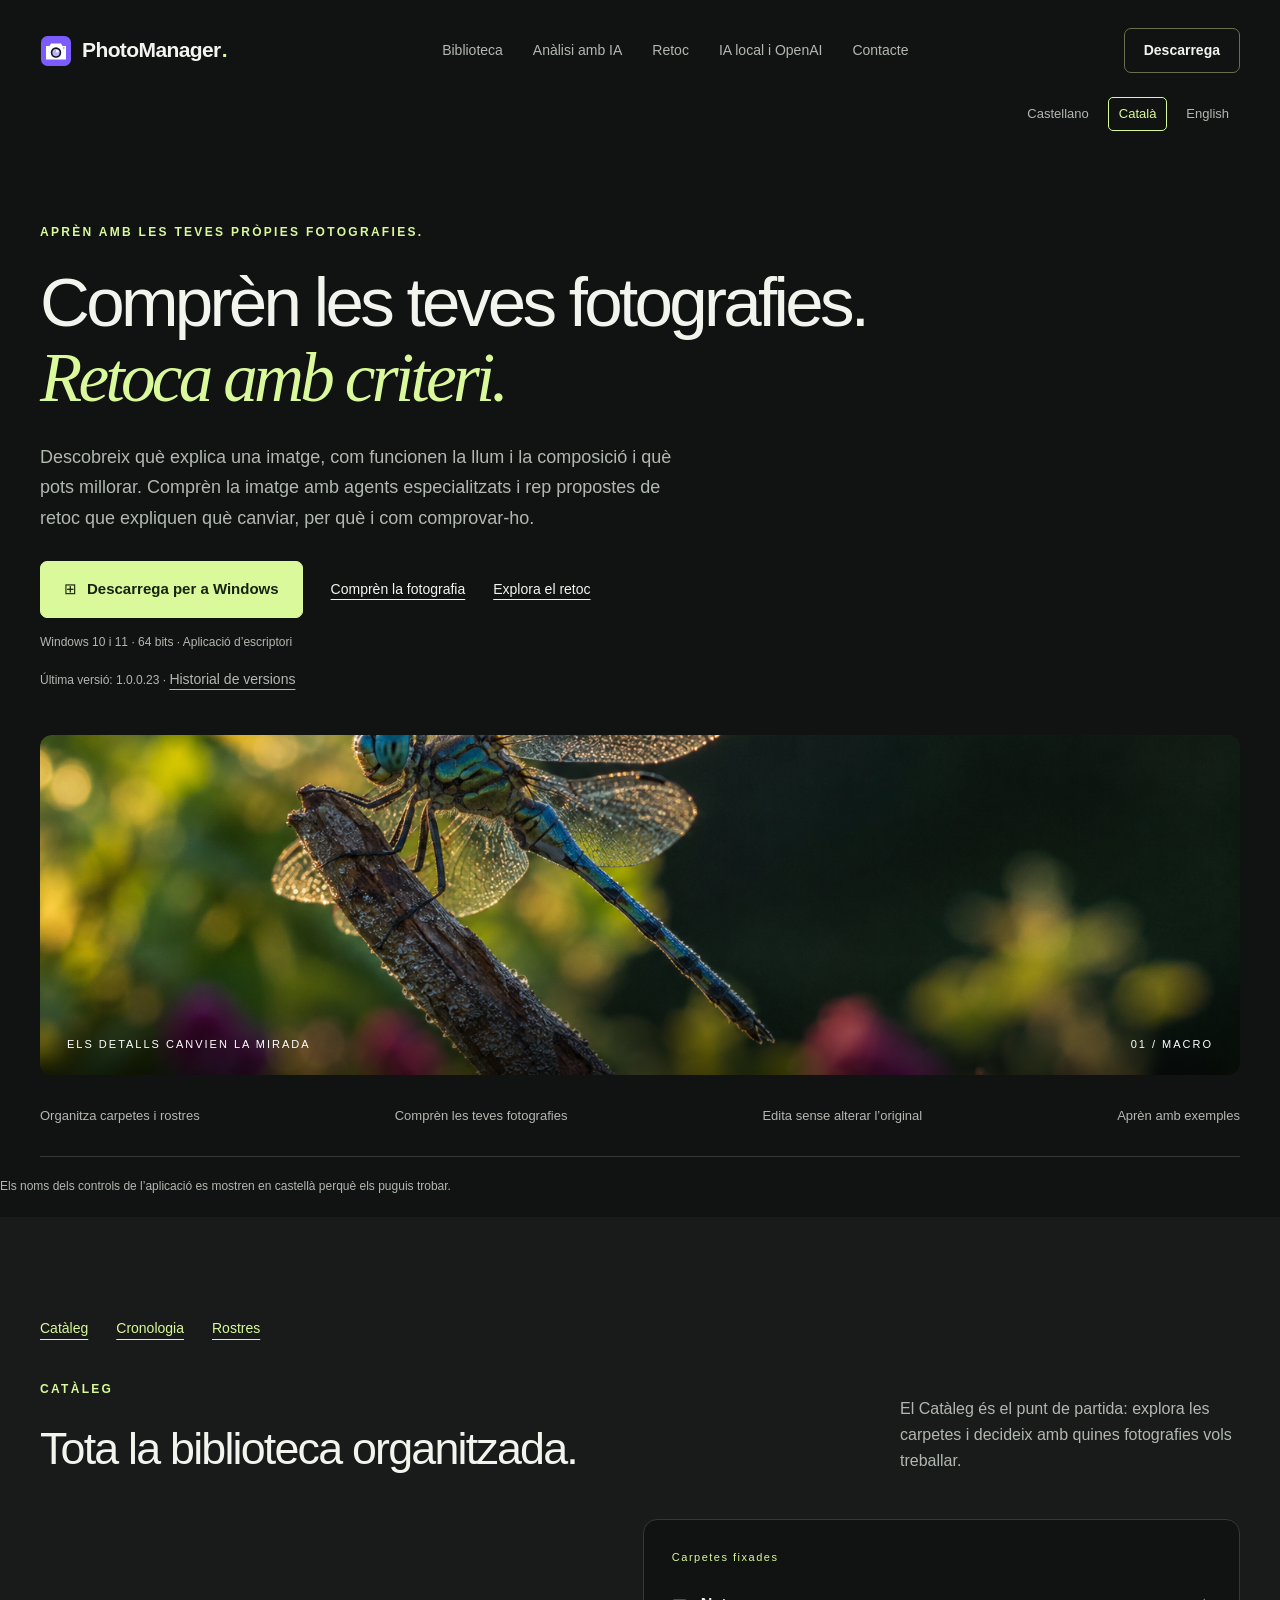
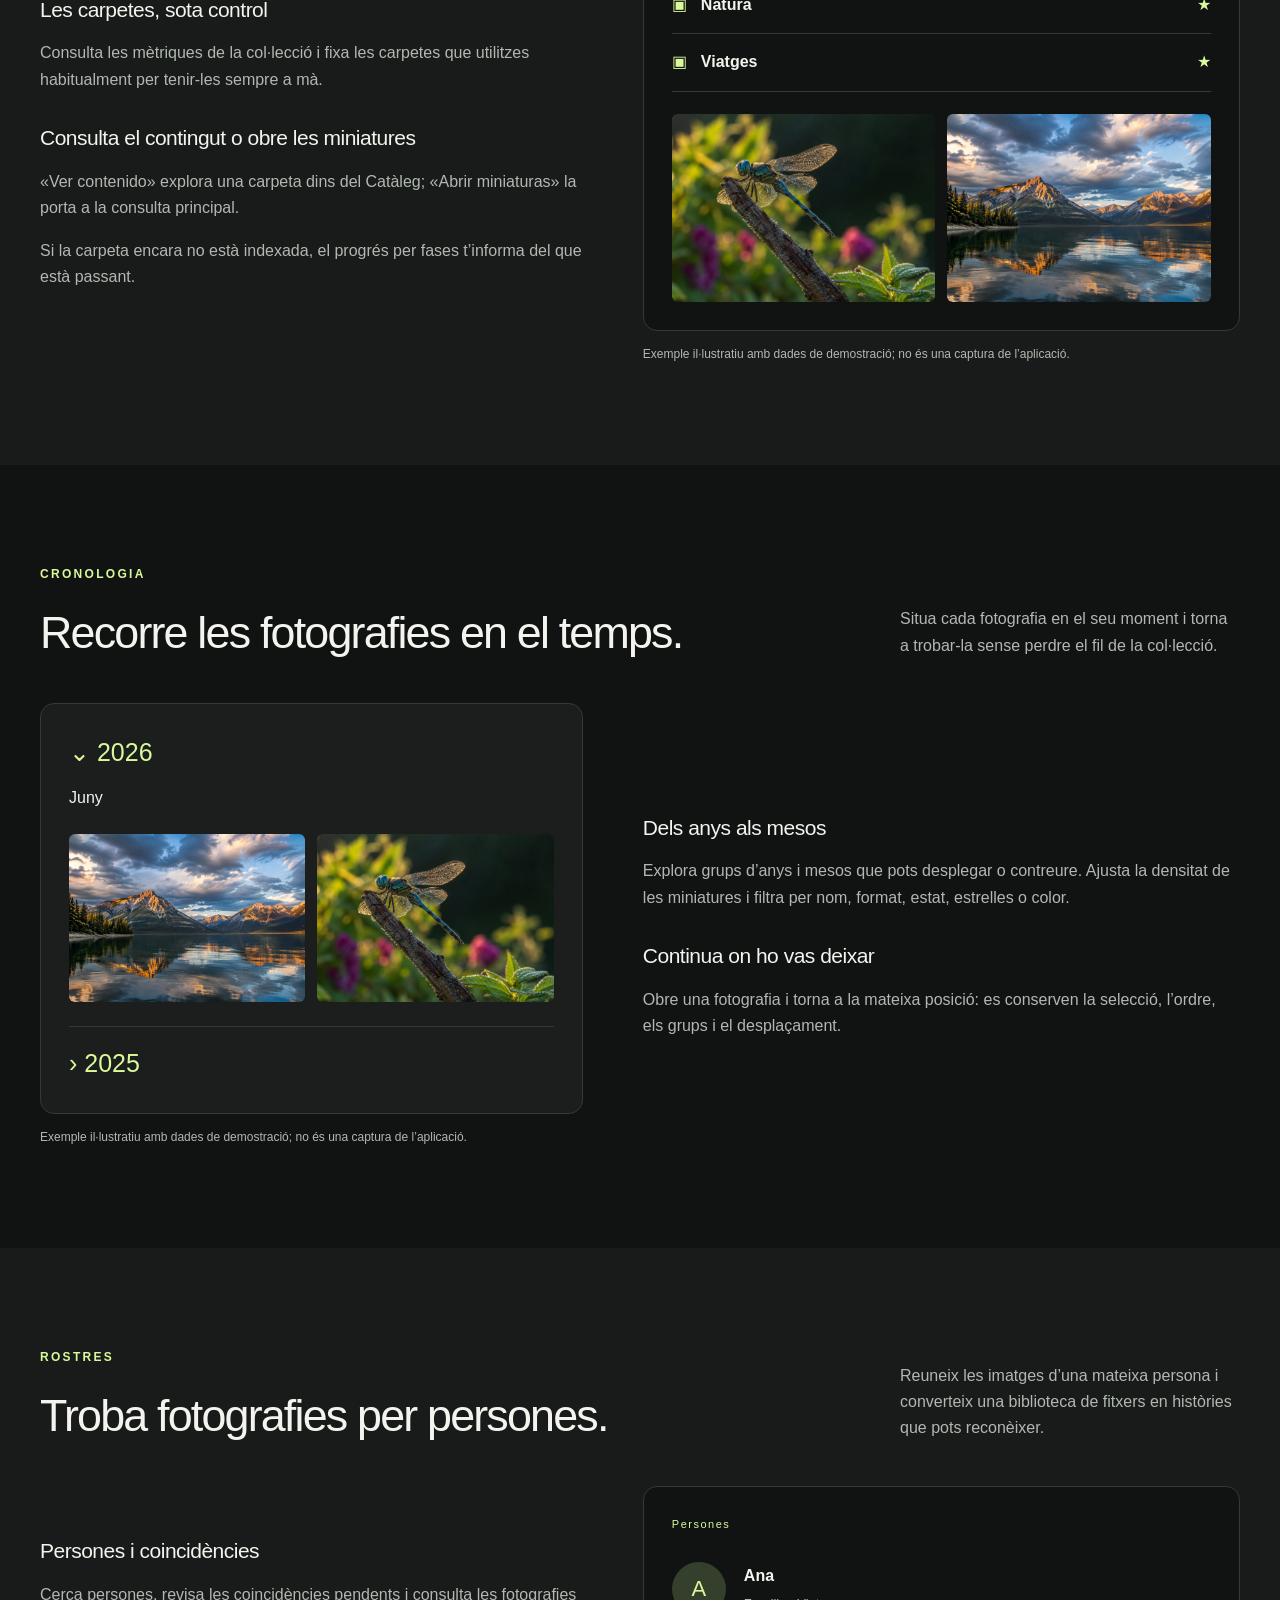
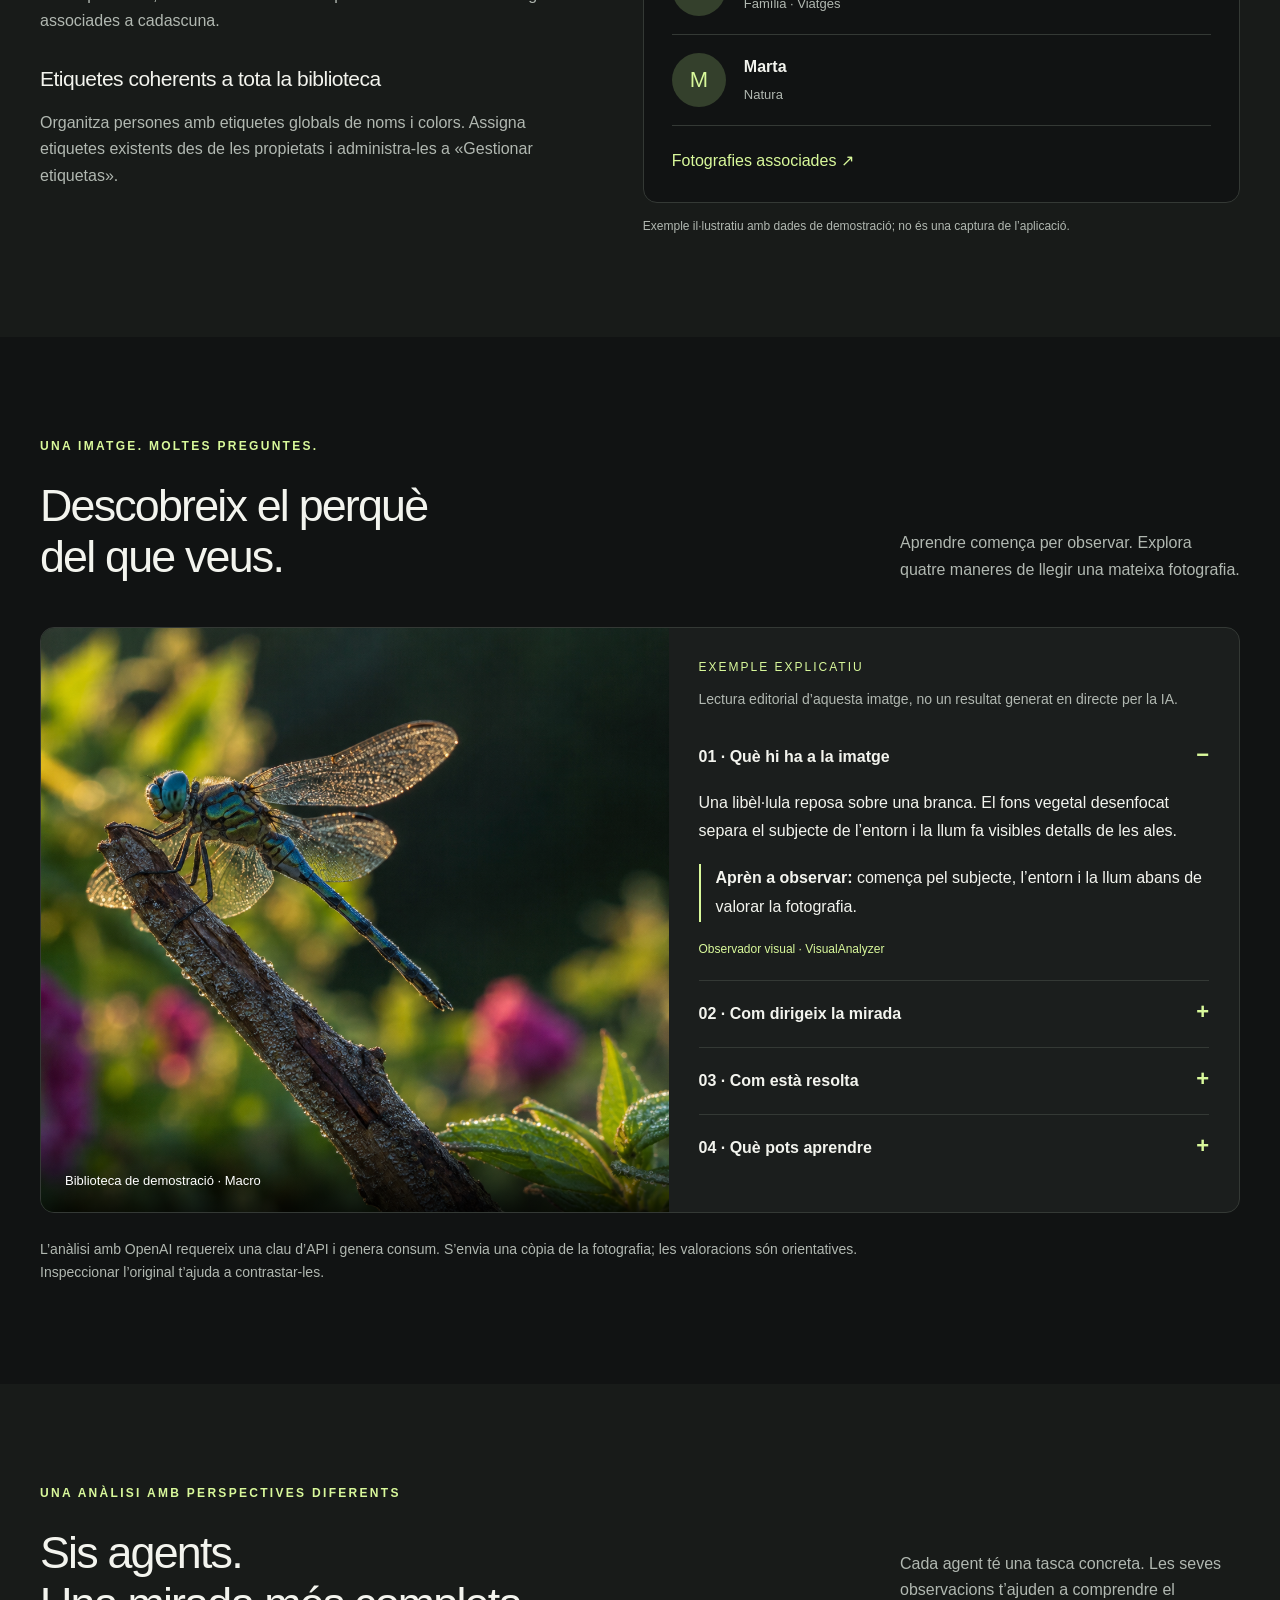
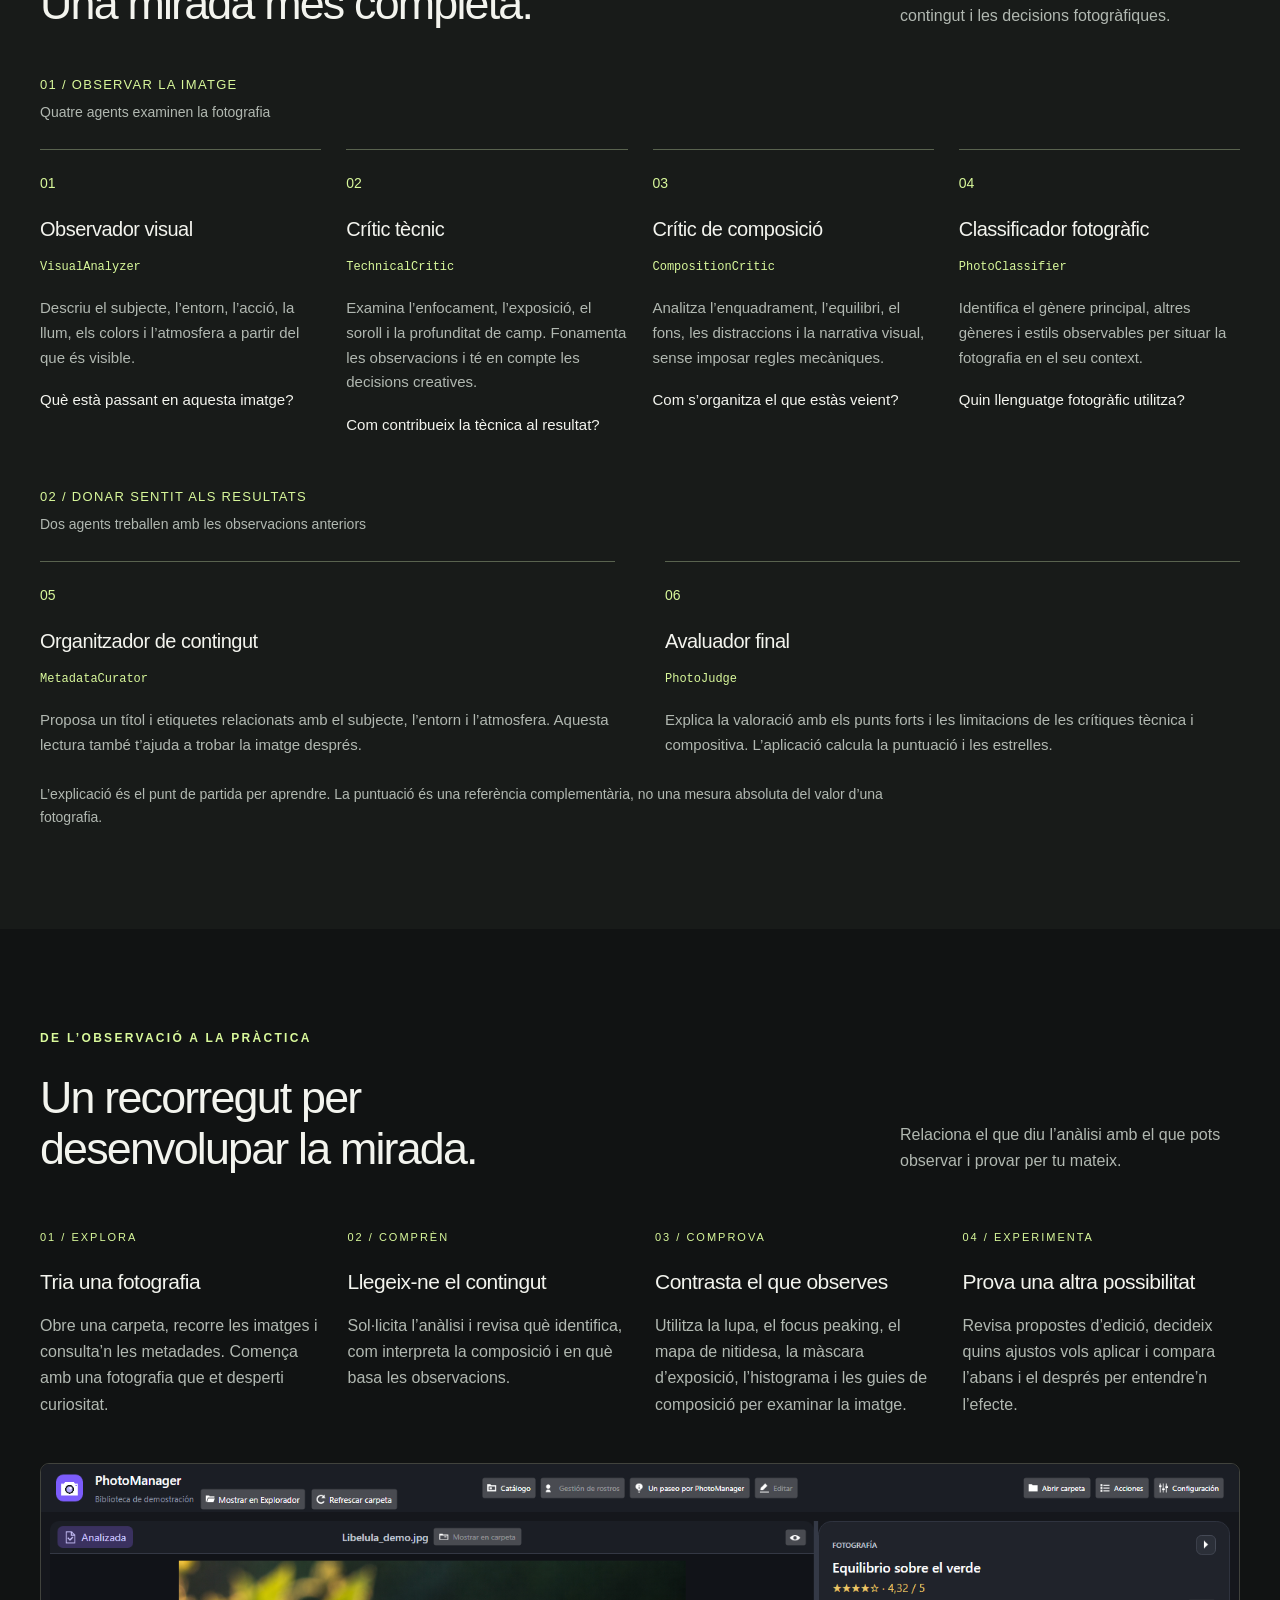
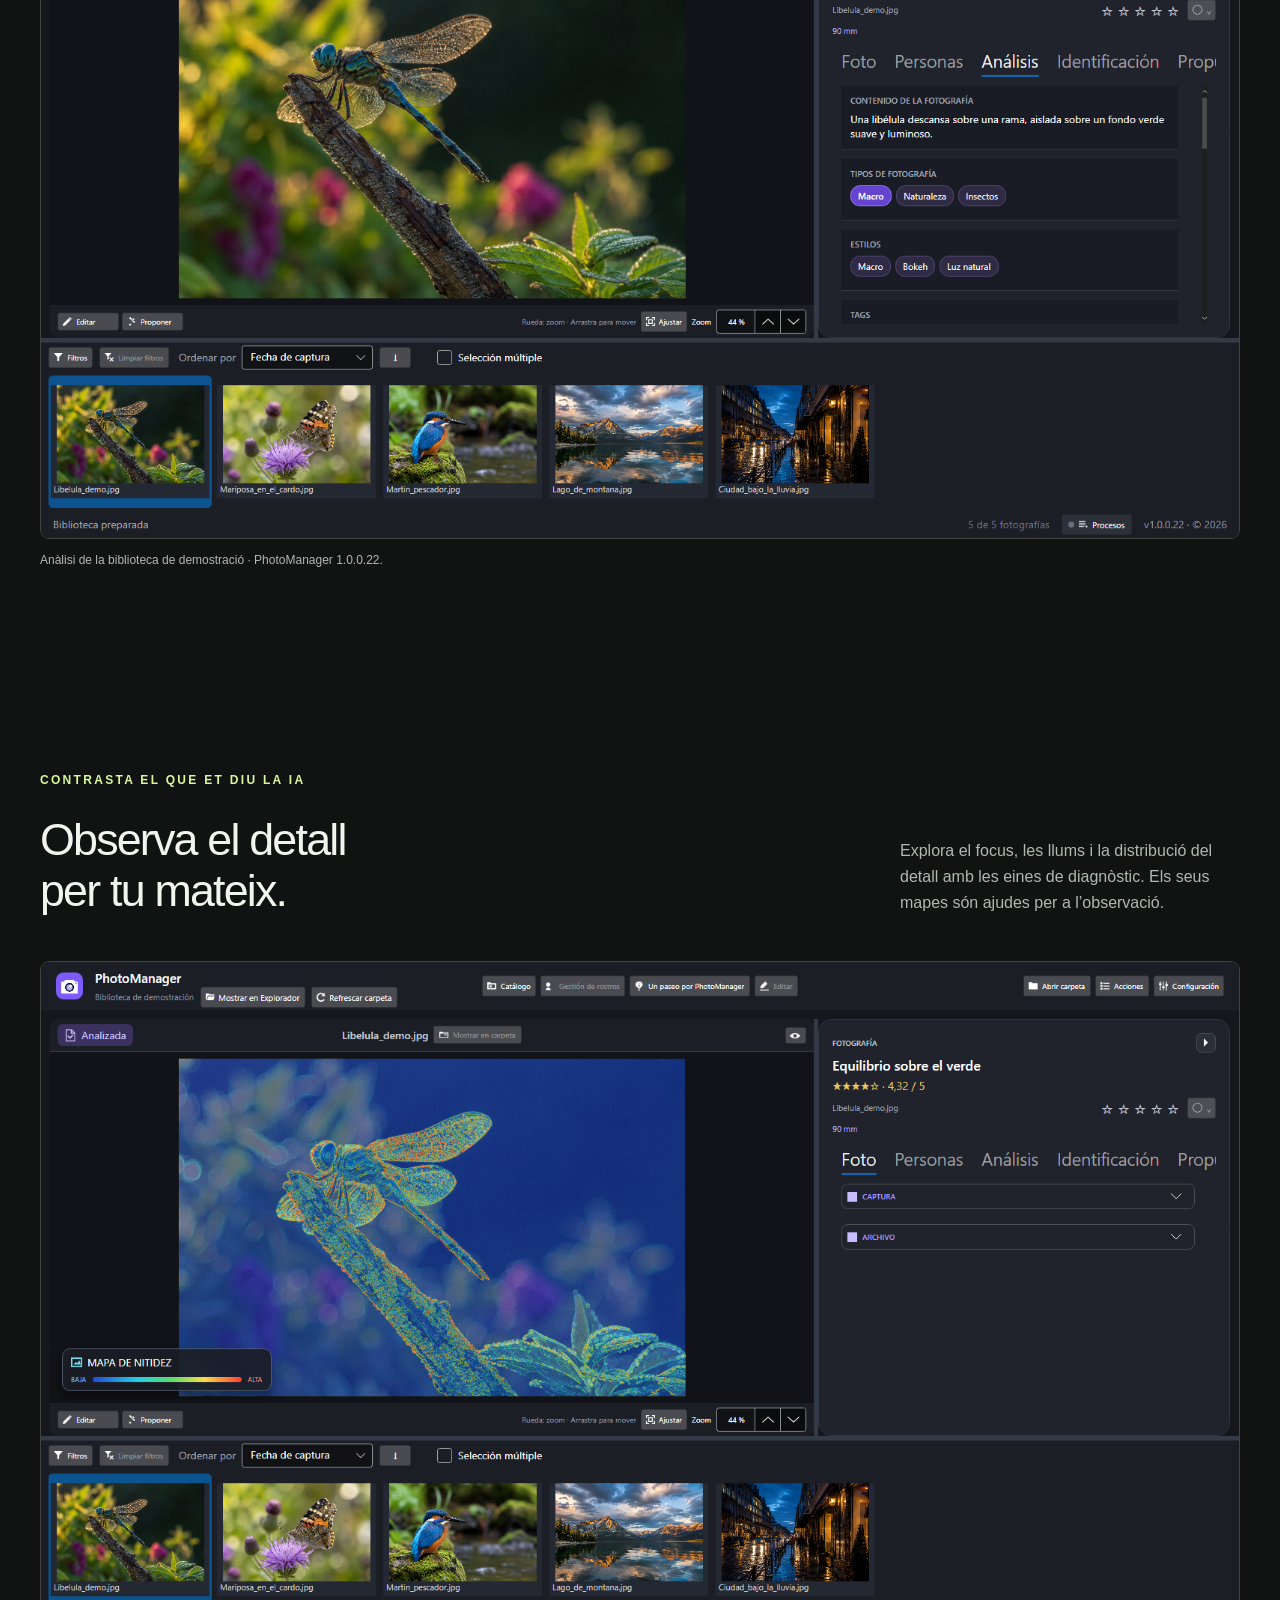
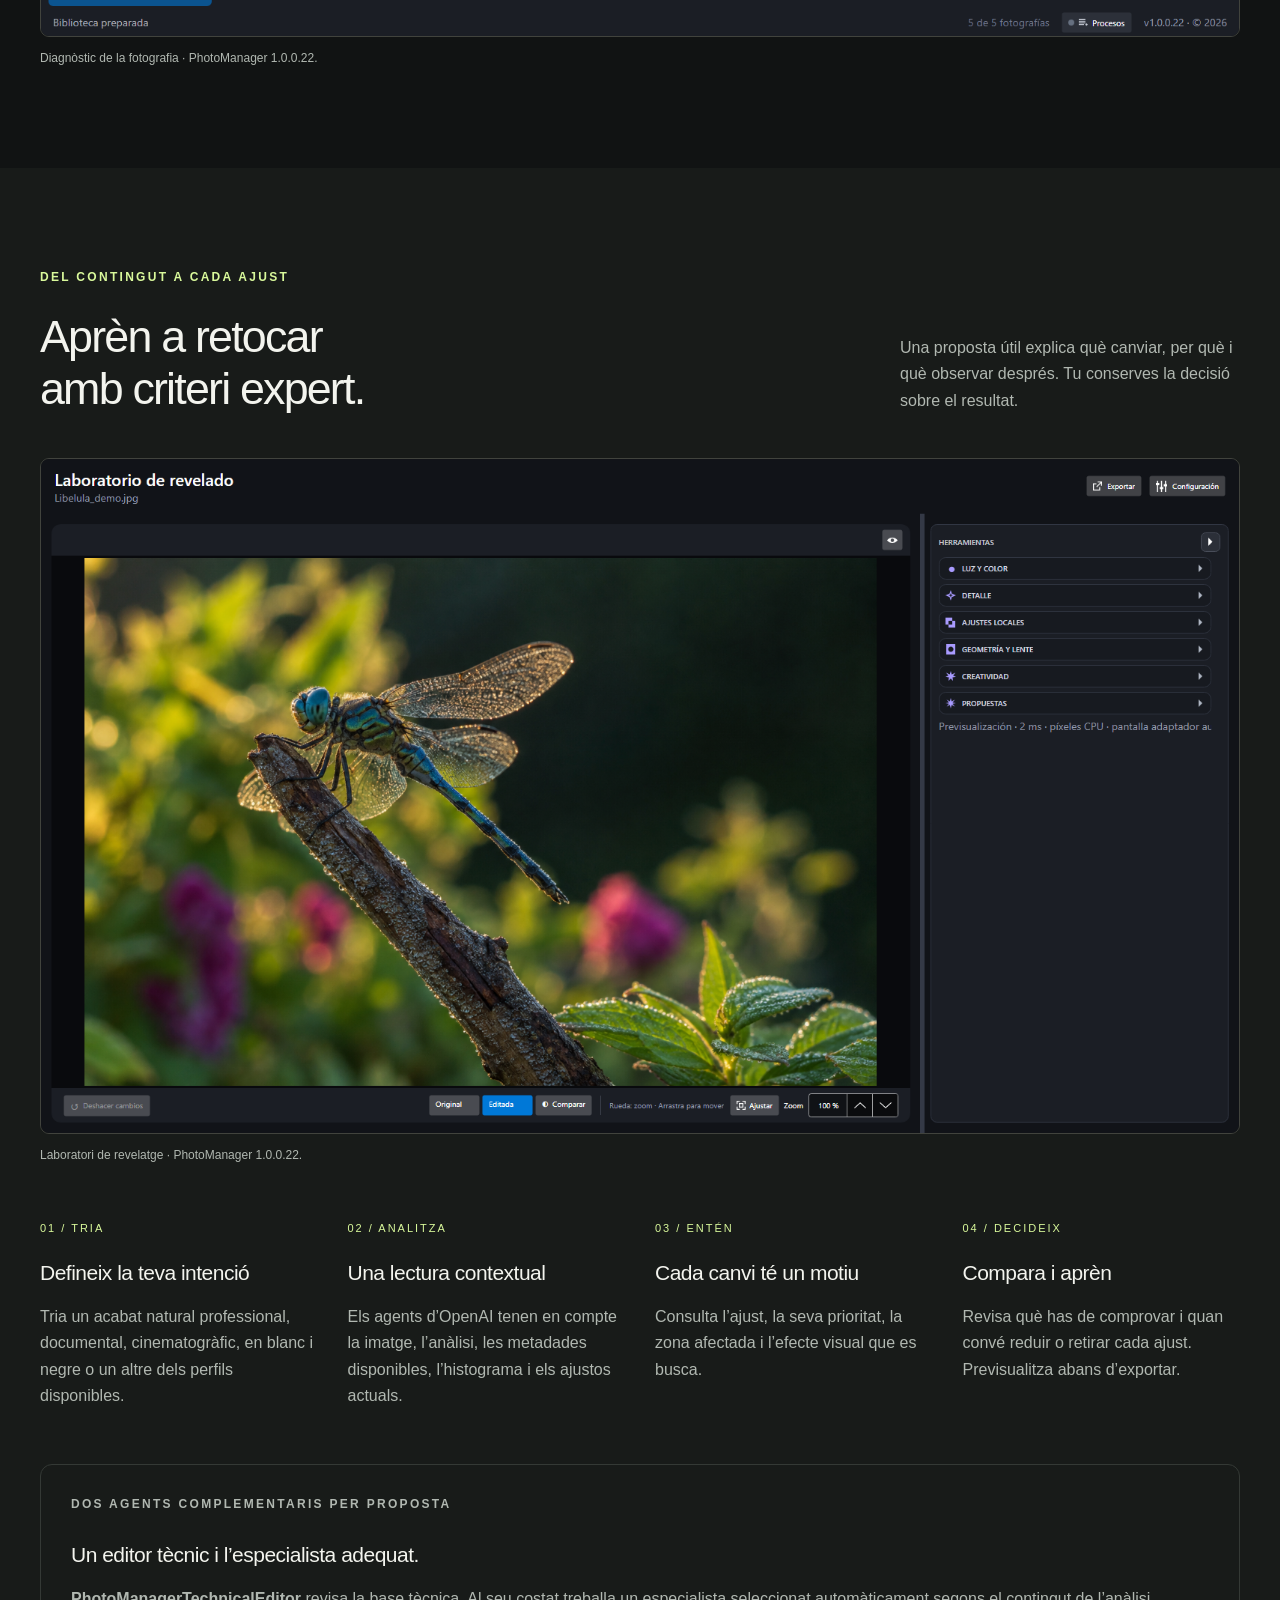
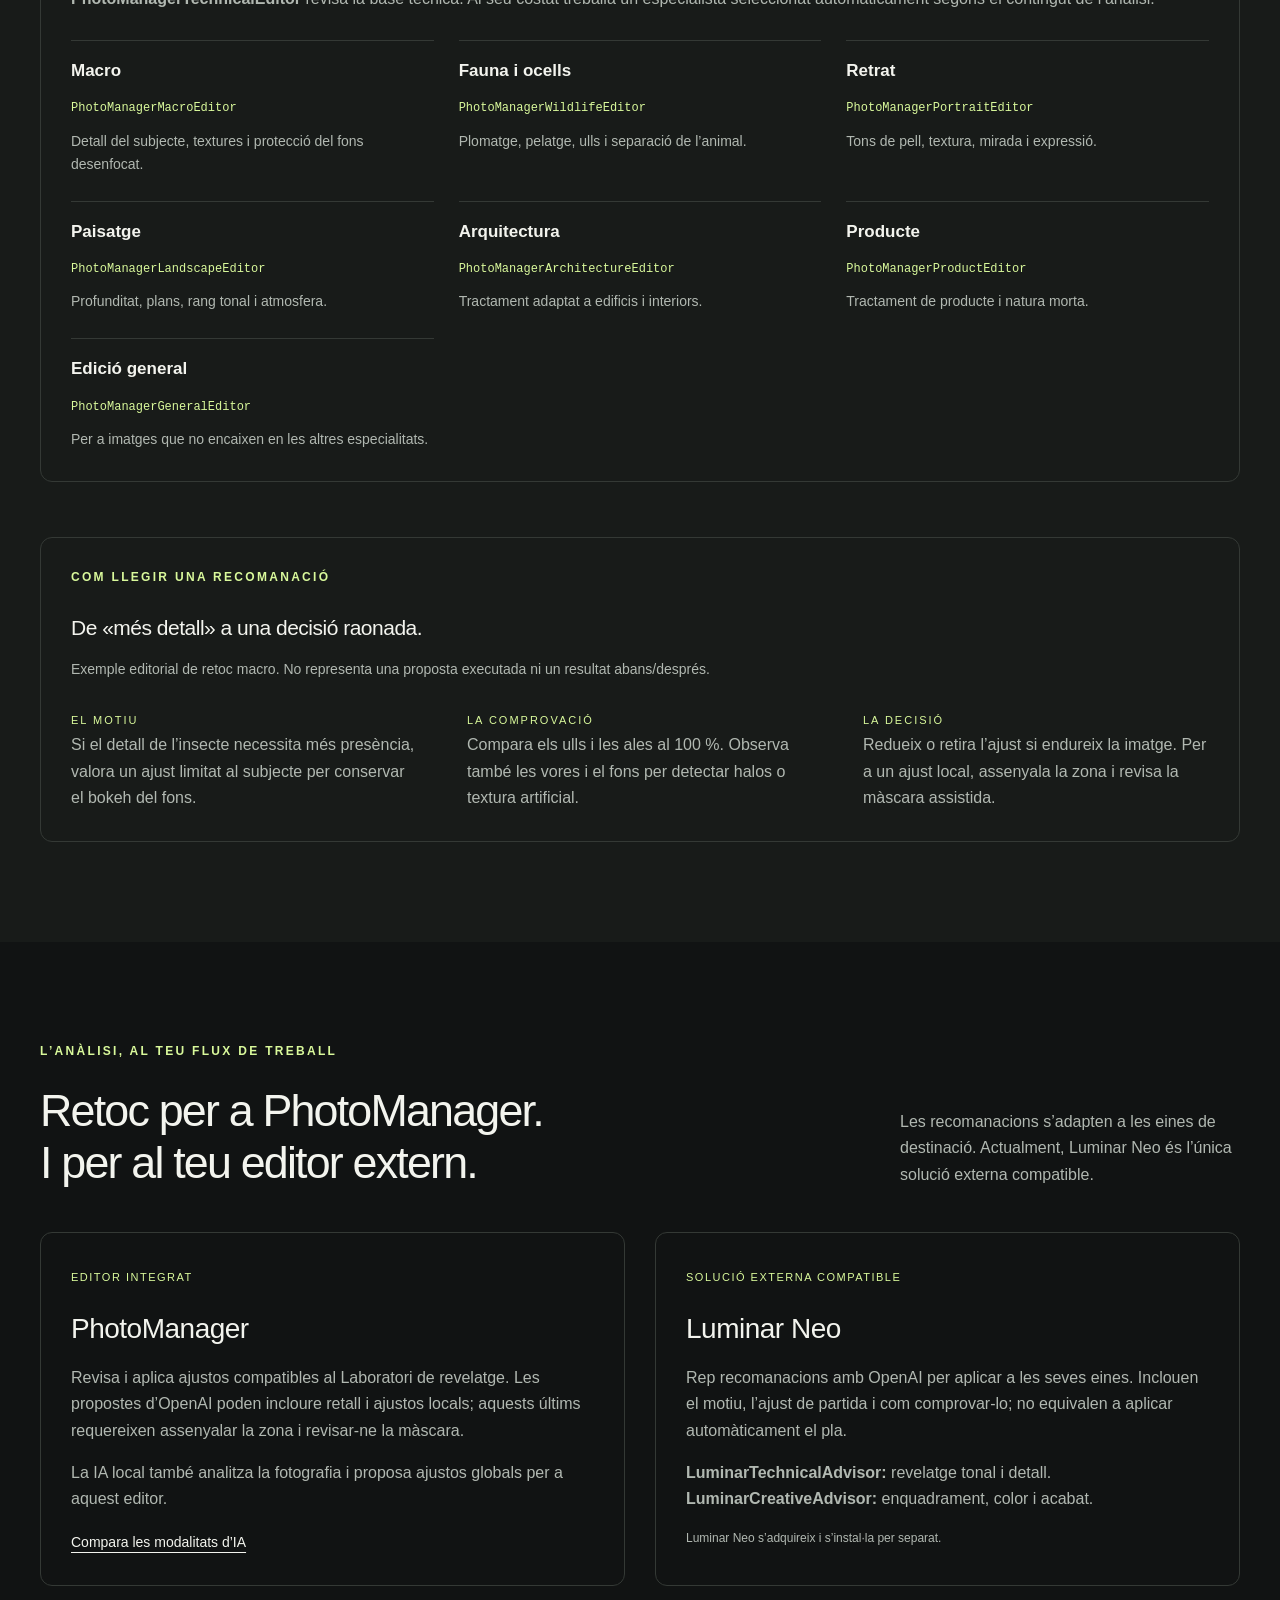
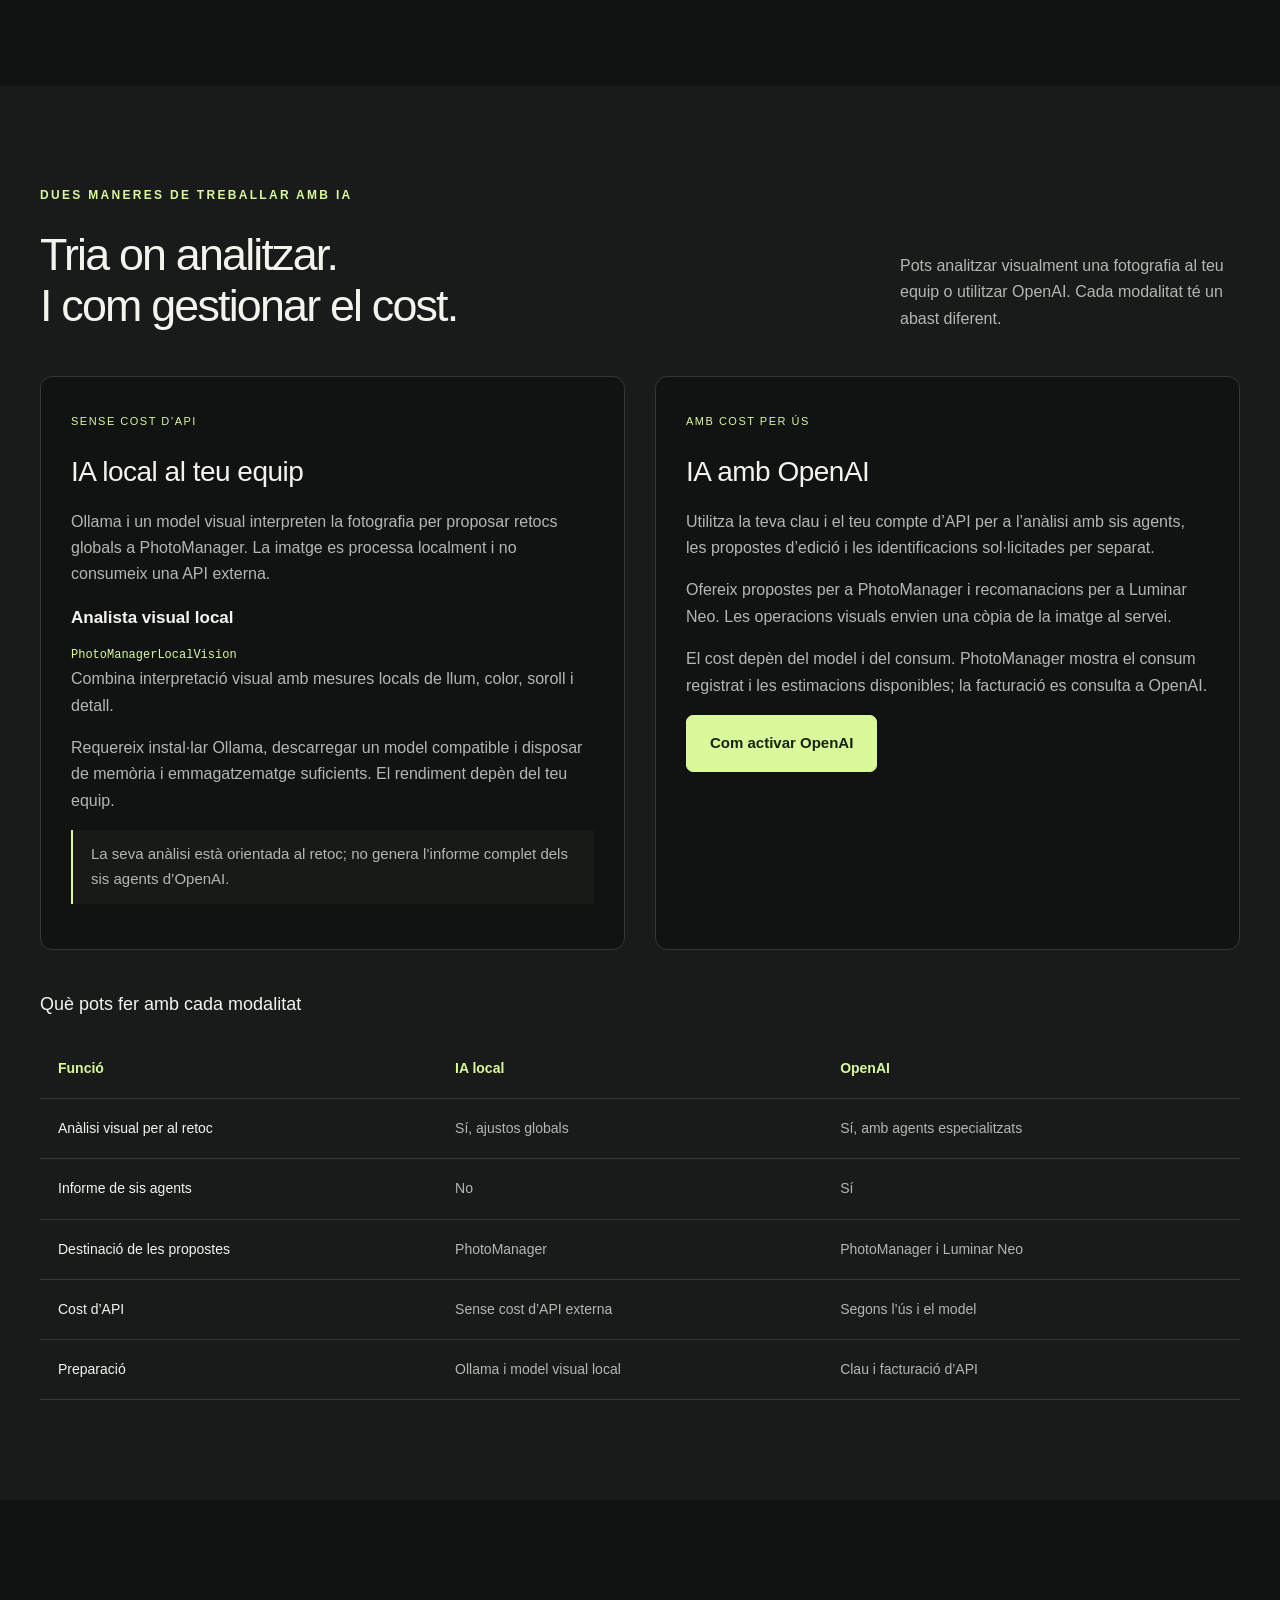
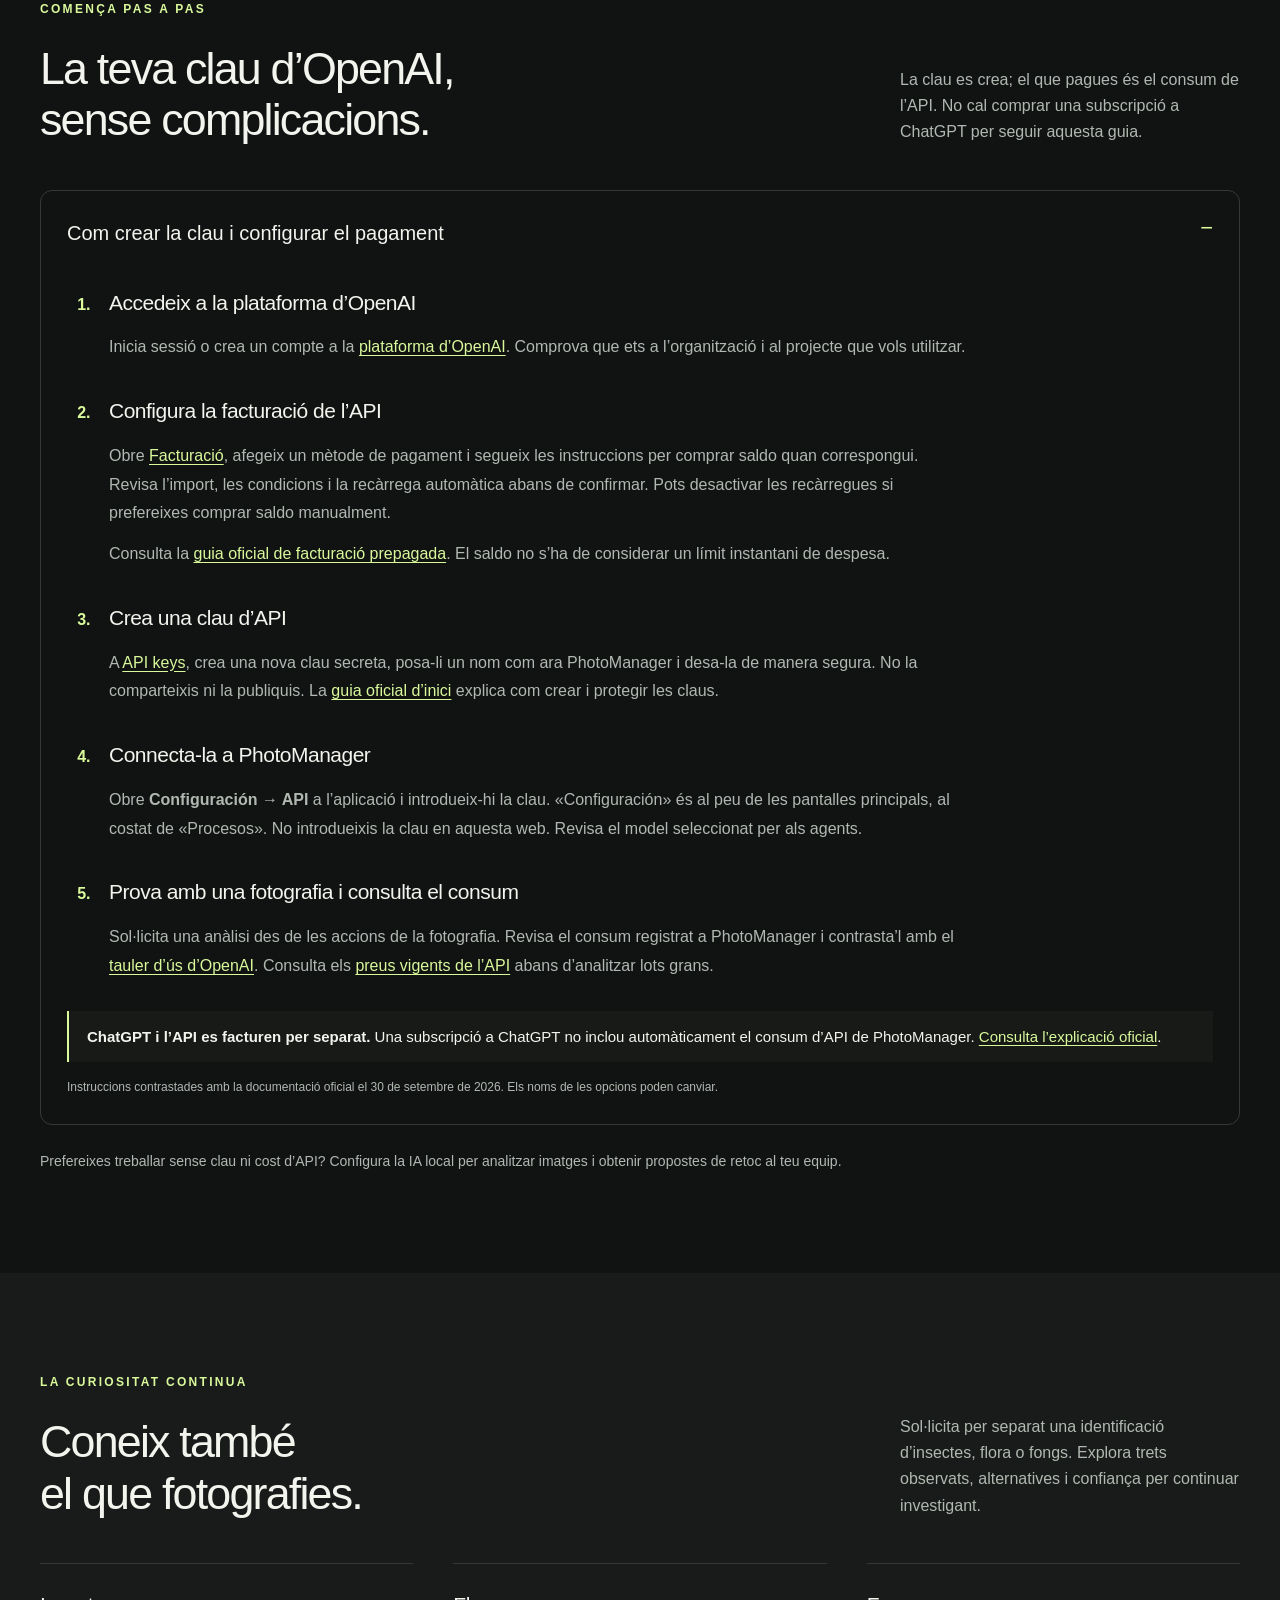
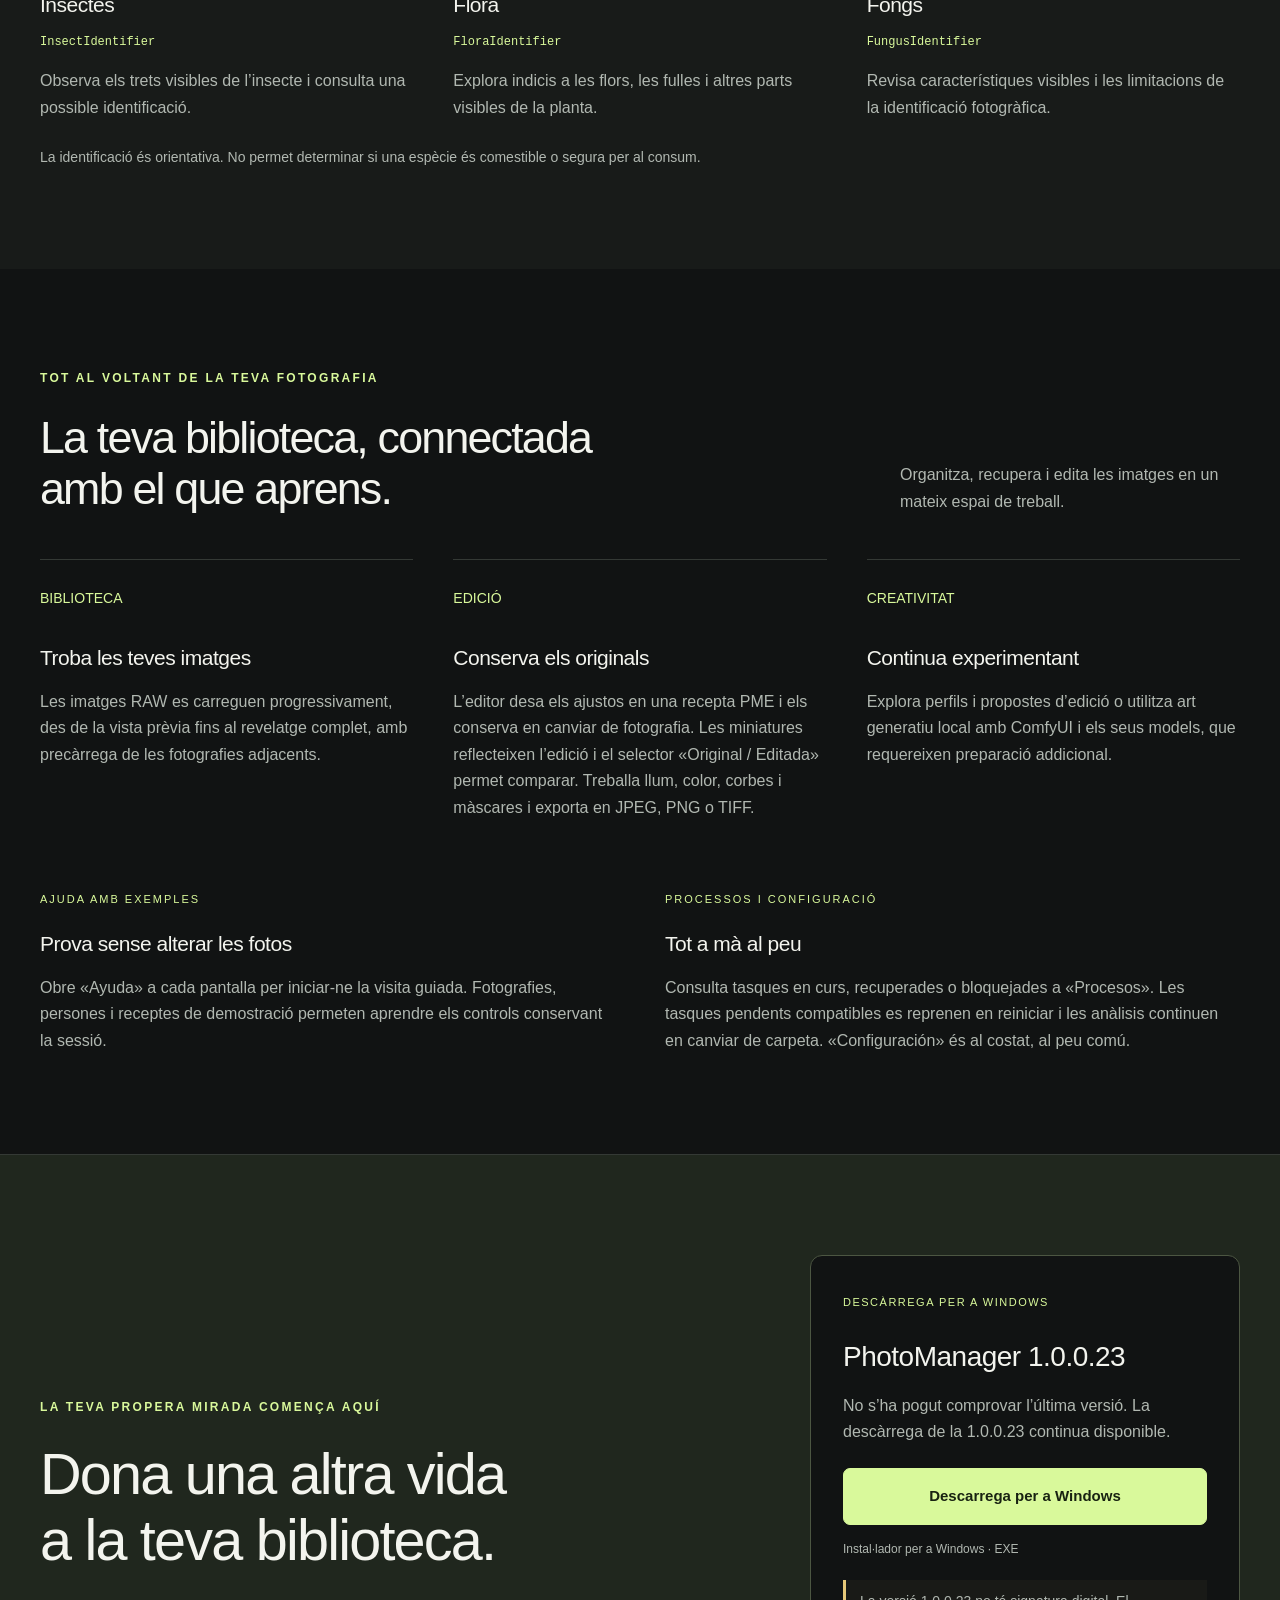
==== docs/ca/index.html @ 03db7592 "Publica la web trilingüe y la guía de instalación Generada desde PhotoManager.Web master (be3dce1). " ====
<!doctype html>
<html lang="ca">
<head>
  <meta charset="utf-8"><meta name="viewport" content="width=device-width, initial-scale=1">
  <title>PhotoManager — Comprèn les teves fotografies. Retoca amb criteri.</title>
  <meta name="description" content="Organitza les teves fotografies amb Catàleg i Rostres, aprèn amb visites guiades i retoca conservant els originals. Descobreix les novetats de PhotoManager 1.0.0.23 per a Windows.">
  <meta name="theme-color" content="#111313">
  <link rel="icon" href="../assets/favicon.svg" type="image/svg+xml">
  <link rel="stylesheet" href="../styles.css">
  <link rel="canonical" href="https://gtrepat.github.io/PhotoManager.Downloads/ca/">
  <link rel="alternate" hreflang="es" href="https://gtrepat.github.io/PhotoManager.Downloads/">
  <link rel="alternate" hreflang="ca" href="https://gtrepat.github.io/PhotoManager.Downloads/ca/">
  <link rel="alternate" hreflang="en" href="https://gtrepat.github.io/PhotoManager.Downloads/en/">
  <link rel="alternate" hreflang="x-default" href="https://gtrepat.github.io/PhotoManager.Downloads/">
  <script id="site-messages" type="application/json">{"language":"Idioma","interfaceNote":"Els noms dels controls de l’aplicació es mostren en castellà perquè els puguis trobar.","unavailable":"No s’ha pogut consultar la versió publicada. Pots descarregar la 1.0.0.23 amb el botó.","missing":"La versió consultada encara no inclou instal·lador. La descàrrega de la 1.0.0.23 continua disponible.","error":"No s’ha pogut comprovar l’última versió. La descàrrega de la 1.0.0.23 continua disponible.","download":"Descarrega per a Windows","latest":"Última versió estable disponible.","latestTitle":"Última versió","copied":"Correu copiat.","copyError":"No s’ha pogut copiar. Selecciona l’adreça i copia-la manualment.","dateLocale":"ca-ES","repository":"GTREPAT/PhotoManager.Downloads"}</script>
  <script src="../i18n.js" defer></script>
  <script src="../app.js" defer></script><script src="../contact.js" defer></script>
</head>
<body>
<a class="skip" href="#contenido">Salta al contingut</a>
<header class="header wrap">
  <a class="brand" href="#" aria-label="PhotoManager, inici"><img src="../assets/favicon.svg" width="32" height="32" alt="">PhotoManager<span class="brand-dot">.</span></a>
  <nav aria-label="Navegació principal"><a href="#biblioteca">Biblioteca</a><a href="#analisis">Anàlisi amb IA</a><a href="#retoque">Retoc</a><a href="#modalidades">IA local i OpenAI</a><a href="#contacto">Contacte</a></nav>
  <a class="button small" href="#descarga">Descarrega</a>
  <nav class="language-switch" aria-label="Idioma"><a href="../index.html" lang="es" hreflang="es" data-language="es">Castellano</a><a href="index.html" lang="ca" hreflang="ca" data-language="ca" aria-current="page">Català</a><a href="../en/index.html" lang="en" hreflang="en" data-language="en">English</a></nav>
</header>
<main id="contenido">
  <section class="hero wrap">
    <div class="hero-copy"><p class="eyebrow">APRÈN AMB LES TEVES PRÒPIES FOTOGRAFIES.</p>
    <h1>Comprèn les teves fotografies.<br><em>Retoca amb criteri.</em></h1>
    <p class="intro">Descobreix què explica una imatge, com funcionen la llum i la composició i què pots millorar. Comprèn la imatge amb agents especialitzats i rep propostes de retoc que expliquen què canviar, per què i com comprovar-ho.</p>
    <div class="actions"><a class="button" href="#descarga"><span aria-hidden="true">⊞</span> Descarrega per a Windows</a><a class="text-link" href="#analisis">Comprèn la fotografia</a><a class="text-link" href="#retoque">Explora el retoc</a></div>
    <p class="micro">Windows 10 i 11 · 64 bits · Aplicació d’escriptori</p><p class="micro">Última versió: 1.0.0.23 · <a class="text-link" href="versions.html">Historial de versions</a></p></div>
    <figure class="hero-photo"><img src="../assets/dragonfly.png" alt="Libèl·lula il·luminada a contrallum, fotografia de la biblioteca de demostració de PhotoManager" width="1536" height="1024" fetchpriority="high"><figcaption><span>ELS DETALLS CANVIEN LA MIRADA</span><span>01 / MACRO</span></figcaption></figure>
  </section>

  <div class="feature-strip wrap"><span>Organitza carpetes i rostres</span><span>Comprèn les teves fotografies</span><span>Edita sense alterar l’original</span><span>Aprèn amb exemples</span></div>
  <p class="wrap micro interface-note">Els noms dels controls de l’aplicació es mostren en castellà perquè els puguis trobar.</p>
  <section id="biblioteca" class="section workspace"><div class="wrap">
    <nav class="library-nav" aria-label="Explorar la biblioteca"><a href="#biblioteca">Catàleg</a><a href="#cronologia">Cronologia</a><a href="#rostros">Rostres</a></nav>
    <div class="section-heading"><div><p class="eyebrow">CATÀLEG</p><h2>Tota la biblioteca organitzada.</h2></div><p>El Catàleg és el punt de partida: explora les carpetes i decideix amb quines fotografies vols treballar.</p></div>
    <div class="library-block">
      <div class="library-copy"><h3>Les carpetes, sota control</h3><p>Consulta les mètriques de la col·lecció i fixa les carpetes que utilitzes habitualment per tenir-les sempre a mà.</p><h3>Consulta el contingut o obre les miniatures</h3><p>«Ver contenido» explora una carpeta dins del Catàleg; «Abrir miniaturas» la porta a la consulta principal.</p><p>Si la carpeta encara no està indexada, el progrés per fases t’informa del que està passant.</p></div>
      <figure class="library-visual"><div class="library-demo"><p class="tag">Carpetes fixades</p><div class="folder-demo"><span aria-hidden="true">▣</span><strong>Natura</strong><span aria-hidden="true">★</span></div><div class="folder-demo"><span aria-hidden="true">▣</span><strong>Viatges</strong><span aria-hidden="true">★</span></div><div class="demo-photos"><img src="../assets/dragonfly.png" alt="Libèl·lula en una fotografia de demostració" width="1536" height="1024" loading="lazy"><img src="../assets/landscape.png" alt="Llac i muntanyes en una fotografia de demostració" loading="lazy"></div></div><figcaption>Exemple il·lustratiu amb dades de demostració; no és una captura de l’aplicació.</figcaption></figure>
    </div>
  </div></section>
  <section id="cronologia" class="section wrap">
    <div class="section-heading"><div><p class="eyebrow">CRONOLOGIA</p><h2>Recorre les fotografies en el temps.</h2></div><p>Situa cada fotografia en el seu moment i torna a trobar-la sense perdre el fil de la col·lecció.</p></div>
    <div class="library-block library-block-reverse">
      <div class="library-copy"><h3>Dels anys als mesos</h3><p>Explora grups d’anys i mesos que pots desplegar o contreure. Ajusta la densitat de les miniatures i filtra per nom, format, estat, estrelles o color.</p><h3>Continua on ho vas deixar</h3><p>Obre una fotografia i torna a la mateixa posició: es conserven la selecció, l’ordre, els grups i el desplaçament.</p></div>
      <figure class="library-visual"><div class="library-demo timeline-demo"><p class="demo-year"><span aria-hidden="true">⌄</span> 2026</p><p>Juny</p><div class="demo-photos"><img src="../assets/landscape.png" alt="Llac i muntanyes en una fotografia de demostració" loading="lazy"><img src="../assets/dragonfly.png" alt="Libèl·lula en una fotografia de demostració" width="1536" height="1024" loading="lazy"></div><p class="demo-year"><span aria-hidden="true">›</span> 2025</p></div><figcaption>Exemple il·lustratiu amb dades de demostració; no és una captura de l’aplicació.</figcaption></figure>
    </div>
  </section>
  <section id="rostros" class="section workspace"><div class="wrap">
    <div class="section-heading"><div><p class="eyebrow">ROSTRES</p><h2>Troba fotografies per persones.</h2></div><p>Reuneix les imatges d’una mateixa persona i converteix una biblioteca de fitxers en històries que pots reconèixer.</p></div>
    <div class="library-block">
      <div class="library-copy"><h3>Persones i coincidències</h3><p>Cerca persones, revisa les coincidències pendents i consulta les fotografies associades a cadascuna.</p><h3>Etiquetes coherents a tota la biblioteca</h3><p>Organitza persones amb etiquetes globals de noms i colors. Assigna etiquetes existents des de les propietats i administra-les a «Gestionar etiquetas».</p></div>
      <figure class="library-visual"><div class="library-demo"><p class="tag">Persones</p><div class="person-demo"><span class="demo-avatar" aria-hidden="true">A</span><div><strong>Ana</strong><p>Família · Viatges</p></div></div><div class="person-demo"><span class="demo-avatar" aria-hidden="true">M</span><div><strong>Marta</strong><p>Natura</p></div></div><p class="demo-related">Fotografies associades <span aria-hidden="true">↗</span></p></div><figcaption>Exemple il·lustratiu amb dades de demostració; no és una captura de l’aplicació.</figcaption></figure>
    </div>
  </div></section>
  <section id="analisis" class="section wrap">
    <div class="section-heading"><div><p class="eyebrow">UNA IMATGE. MOLTES PREGUNTES.</p><h2>Descobreix el perquè<br>del que veus.</h2></div><p>Aprendre comença per observar. Explora quatre maneres de llegir una mateixa fotografia.</p></div>
    <div class="analysis-demo"><figure class="analysis-photo"><img src="../assets/dragonfly.png" alt="Libèl·lula sobre una branca diagonal, amb les ales il·luminades i el fons desenfocat" width="1536" height="1024" loading="lazy"><figcaption>Biblioteca de demostració · Macro</figcaption></figure>
    <div class="analysis-reading"><p class="example-label">EXEMPLE EXPLICATIU</p><p class="example-note">Lectura editorial d’aquesta imatge, no un resultat generat en directe per la IA.</p>
    <div class="reading-options">
      <details open><summary>01 · Què hi ha a la imatge</summary><div class="reading-body"><p>Una libèl·lula reposa sobre una branca. El fons vegetal desenfocat separa el subjecte de l’entorn i la llum fa visibles detalls de les ales.</p><p class="learning"><strong>Aprèn a observar:</strong> comença pel subjecte, l’entorn i la llum abans de valorar la fotografia.</p><span class="agent-credit">Observador visual · VisualAnalyzer</span></div></details>
      <details><summary>02 · Com dirigeix la mirada</summary><div class="reading-body"><p>La branca travessa l’enquadrament en diagonal. El contrast entre l’insecte i el fons suau ajuda a fixar-hi la mirada; les zones lluminoses del fons també poden atreure l’atenció.</p><p class="learning"><strong>Pregunta’t:</strong> quin element has mirat primer i què t’hi ha portat?</p><span class="agent-credit">Crític de composició · CompositionCritic</span></div></details>
      <details><summary>03 · Com està resolta</summary><div class="reading-body"><p>S’aprecia detall a les ales i una diferència marcada entre el subjecte i el fons desenfocat. Per valorar el focus fi i el soroll, convé comprovar l’original ampliat.</p><p class="learning"><strong>Comprova:</strong> utilitza la lupa i el mapa de nitidesa per explorar on es concentra el detall.</p><span class="agent-credit">Crític tècnic · TechnicalCritic</span></div></details>
      <details><summary>04 · Què pots aprendre</summary><div class="reading-body"><p>La separació del subjecte, la diagonal i la il·luminació de les ales treballen juntes. En revisar una altra fotografia, observa com canvien aquestes relacions amb el punt de vista o amb un fons diferent.</p><p class="learning"><strong>Porta-ho a la propera fotografia:</strong> prova un altre enquadrament i compara el protagonisme del subjecte.</p><span class="agent-credit">Síntesi editorial de l’exemple</span></div></details>
    </div></div></div>
    <p class="analysis-disclosure">L’anàlisi amb OpenAI requereix una clau d’API i genera consum. S’envia una còpia de la fotografia; les valoracions són orientatives. Inspeccionar l’original t’ajuda a contrastar-les.</p>
  </section>
  <section id="agentes" class="workspace section"><div class="wrap">
    <div class="section-heading"><div><p class="eyebrow">UNA ANÀLISI AMB PERSPECTIVES DIFERENTS</p><h2>Sis agents.<br>Una mirada més completa.</h2></div><p>Cada agent té una tasca concreta. Les seves observacions t’ajuden a comprendre el contingut i les decisions fotogràfiques.</p></div>
    <p class="phase-label">01 / OBSERVAR LA IMATGE <span>Quatre agents examinen la fotografia</span></p>
    <div class="agent-grid">
      <article><span class="number">01</span><h3>Observador visual</h3><code>VisualAnalyzer</code><p>Descriu el subjecte, l’entorn, l’acció, la llum, els colors i l’atmosfera a partir del que és visible.</p><p class="agent-question">Què està passant en aquesta imatge?</p></article>
      <article><span class="number">02</span><h3>Crític tècnic</h3><code>TechnicalCritic</code><p>Examina l’enfocament, l’exposició, el soroll i la profunditat de camp. Fonamenta les observacions i té en compte les decisions creatives.</p><p class="agent-question">Com contribueix la tècnica al resultat?</p></article>
      <article><span class="number">03</span><h3>Crític de composició</h3><code>CompositionCritic</code><p>Analitza l’enquadrament, l’equilibri, el fons, les distraccions i la narrativa visual, sense imposar regles mecàniques.</p><p class="agent-question">Com s’organitza el que estàs veient?</p></article>
      <article><span class="number">04</span><h3>Classificador fotogràfic</h3><code>PhotoClassifier</code><p>Identifica el gènere principal, altres gèneres i estils observables per situar la fotografia en el seu context.</p><p class="agent-question">Quin llenguatge fotogràfic utilitza?</p></article>
    </div>
    <p class="phase-label second-phase">02 / DONAR SENTIT ALS RESULTATS <span>Dos agents treballen amb les observacions anteriors</span></p>
    <div class="agent-grid synthesis">
      <article><span class="number">05</span><h3>Organitzador de contingut</h3><code>MetadataCurator</code><p>Proposa un títol i etiquetes relacionats amb el subjecte, l’entorn i l’atmosfera. Aquesta lectura també t’ajuda a trobar la imatge després.</p></article>
      <article><span class="number">06</span><h3>Avaluador final</h3><code>PhotoJudge</code><p>Explica la valoració amb els punts forts i les limitacions de les crítiques tècnica i compositiva. L’aplicació calcula la puntuació i les estrelles.</p></article>
    </div><p class="agent-footnote">L’explicació és el punt de partida per aprendre. La puntuació és una referència complementària, no una mesura absoluta del valor d’una fotografia.</p>
  </div></section>
  <section id="recorrido" class="section wrap">
    <div class="section-heading"><div><p class="eyebrow">DE L’OBSERVACIÓ A LA PRÀCTICA</p><h2>Un recorregut per<br>desenvolupar la mirada.</h2></div><p>Relaciona el que diu l’anàlisi amb el que pots observar i provar per tu mateix.</p></div>
    <div class="steps learning-steps"><article><span>01 / EXPLORA</span><h3>Tria una fotografia</h3><p>Obre una carpeta, recorre les imatges i consulta’n les metadades. Comença amb una fotografia que et desperti curiositat.</p></article><article><span>02 / COMPRÈN</span><h3>Llegeix-ne el contingut</h3><p>Sol·licita l’anàlisi i revisa què identifica, com interpreta la composició i en què basa les observacions.</p></article><article><span>03 / COMPROVA</span><h3>Contrasta el que observes</h3><p>Utilitza la lupa, el focus peaking, el mapa de nitidesa, la màscara d’exposició, l’histograma i les guies de composició per examinar la imatge.</p></article><article><span>04 / EXPERIMENTA</span><h3>Prova una altra possibilitat</h3><p>Revisa propostes d’edició, decideix quins ajustos vols aplicar i compara l’abans i el després per entendre’n l’efecte.</p></article></div>
    <figure class="app-shot learning-shot"><img src="../assets/application.png" width="1600" height="900" loading="lazy" alt="PhotoManager mostra la fotografia, la seva informació i les miniatures de la biblioteca"><figcaption>Anàlisi de la biblioteca de demostració · PhotoManager 1.0.0.22.</figcaption></figure>
  </section>

<section class="section wrap"><div class="section-heading"><div><p class="eyebrow">CONTRASTA EL QUE ET DIU LA IA</p><h2>Observa el detall<br>per tu mateix.</h2></div><p>Explora el focus, les llums i la distribució del detall amb les eines de diagnòstic. Els seus mapes són ajudes per a l’observació.</p></div><figure class="app-shot"><img src="../assets/diagnostics.png" width="1600" height="900" loading="lazy" alt="Eines de diagnòstic fotogràfic de PhotoManager a la versió 1.0.0.22"><figcaption>Diagnòstic de la fotografia · PhotoManager 1.0.0.22.</figcaption></figure></section><section id="retoque" class="section workspace"><div class="wrap">
    <div class="section-heading"><div><p class="eyebrow">DEL CONTINGUT A CADA AJUST</p><h2>Aprèn a retocar<br>amb criteri expert.</h2></div><p>Una proposta útil explica què canviar, per què i què observar després. Tu conserves la decisió sobre el resultat.</p></div>
    <figure class="app-shot"><img src="../assets/editor.png" width="1600" height="900" loading="lazy" alt="Laboratori de revelatge de PhotoManager 1.0.0.22 amb eines de llum, detall, ajustos locals i propostes"><figcaption>Laboratori de revelatge · PhotoManager 1.0.0.22.</figcaption></figure>
    <div class="steps learning-steps"><article><span>01 / TRIA</span><h3>Defineix la teva intenció</h3><p>Tria un acabat natural professional, documental, cinematogràfic, en blanc i negre o un altre dels perfils disponibles.</p></article><article><span>02 / ANALITZA</span><h3>Una lectura contextual</h3><p>Els agents d’OpenAI tenen en compte la imatge, l’anàlisi, les metadades disponibles, l’histograma i els ajustos actuals.</p></article><article><span>03 / ENTÉN</span><h3>Cada canvi té un motiu</h3><p>Consulta l’ajust, la seva prioritat, la zona afectada i l’efecte visual que es busca.</p></article><article><span>04 / DECIDEIX</span><h3>Compara i aprèn</h3><p>Revisa què has de comprovar i quan convé reduir o retirar cada ajust. Previsualitza abans d’exportar.</p></article></div>
    <div class="editor-team"><p class="eyebrow">DOS AGENTS COMPLEMENTARIS PER PROPOSTA</p><h3>Un editor tècnic i l’especialista adequat.</h3><p><strong>PhotoManagerTechnicalEditor</strong> revisa la base tècnica. Al seu costat treballa un especialista seleccionat automàticament segons el contingut de l’anàlisi.</p><div class="specialist-grid">
    <article><h4>Macro</h4><code>PhotoManagerMacroEditor</code><p>Detall del subjecte, textures i protecció del fons desenfocat.</p></article><article><h4>Fauna i ocells</h4><code>PhotoManagerWildlifeEditor</code><p>Plomatge, pelatge, ulls i separació de l’animal.</p></article><article><h4>Retrat</h4><code>PhotoManagerPortraitEditor</code><p>Tons de pell, textura, mirada i expressió.</p></article><article><h4>Paisatge</h4><code>PhotoManagerLandscapeEditor</code><p>Profunditat, plans, rang tonal i atmosfera.</p></article><article><h4>Arquitectura</h4><code>PhotoManagerArchitectureEditor</code><p>Tractament adaptat a edificis i interiors.</p></article><article><h4>Producte</h4><code>PhotoManagerProductEditor</code><p>Tractament de producte i natura morta.</p></article><article><h4>Edició general</h4><code>PhotoManagerGeneralEditor</code><p>Per a imatges que no encaixen en les altres especialitats.</p></article></div></div>
    <div class="retouch-example"><p class="eyebrow">COM LLEGIR UNA RECOMANACIÓ</p><h3>De «més detall» a una decisió raonada.</h3><p class="example-note">Exemple editorial de retoc macro. No representa una proposta executada ni un resultat abans/després.</p><div class="steps"><article><span>EL MOTIU</span><p>Si el detall de l’insecte necessita més presència, valora un ajust limitat al subjecte per conservar el bokeh del fons.</p></article><article><span>LA COMPROVACIÓ</span><p>Compara els ulls i les ales al 100 %. Observa també les vores i el fons per detectar halos o textura artificial.</p></article><article><span>LA DECISIÓ</span><p>Redueix o retira l’ajust si endureix la imatge. Per a un ajust local, assenyala la zona i revisa la màscara assistida.</p></article></div></div>
  </div></section>
  <section id="destinos" class="section wrap"><div class="section-heading"><div><p class="eyebrow">L’ANÀLISI, AL TEU FLUX DE TREBALL</p><h2>Retoc per a PhotoManager.<br>I per al teu editor extern.</h2></div><p>Les recomanacions s’adapten a les eines de destinació. Actualment, Luminar Neo és l’única solució externa compatible.</p></div><div class="destination-grid"><article><span class="tag">EDITOR INTEGRAT</span><h3>PhotoManager</h3><p>Revisa i aplica ajustos compatibles al Laboratori de revelatge. Les propostes d’OpenAI poden incloure retall i ajustos locals; aquests últims requereixen assenyalar la zona i revisar-ne la màscara.</p><p>La IA local també analitza la fotografia i proposa ajustos globals per a aquest editor.</p><a class="text-link" href="#modalidades">Compara les modalitats d’IA</a></article><article><span class="tag">SOLUCIÓ EXTERNA COMPATIBLE</span><h3>Luminar Neo</h3><p>Rep recomanacions amb OpenAI per aplicar a les seves eines. Inclouen el motiu, l’ajust de partida i com comprovar-lo; no equivalen a aplicar automàticament el pla.</p><p><strong>LuminarTechnicalAdvisor:</strong> revelatge tonal i detall.<br><strong>LuminarCreativeAdvisor:</strong> enquadrament, color i acabat.</p><p class="micro">Luminar Neo s’adquireix i s’instal·la per separat.</p></article></div></section>
  <section id="modalidades" class="section workspace"><div class="wrap"><div class="section-heading"><div><p class="eyebrow">DUES MANERES DE TREBALLAR AMB IA</p><h2>Tria on analitzar.<br>I com gestionar el cost.</h2></div><p>Pots analitzar visualment una fotografia al teu equip o utilitzar OpenAI. Cada modalitat té un abast diferent.</p></div>
    <div class="destination-grid"><article><span class="tag">SENSE COST D’API</span><h3>IA local al teu equip</h3><p>Ollama i un model visual interpreten la fotografia per proposar retocs globals a PhotoManager. La imatge es processa localment i no consumeix una API externa.</p><h4>Analista visual local</h4><code>PhotoManagerLocalVision</code><p>Combina interpretació visual amb mesures locals de llum, color, soroll i detall.</p><p>Requereix instal·lar Ollama, descarregar un model compatible i disposar de memòria i emmagatzematge suficients. El rendiment depèn del teu equip.</p><p class="scope-note">La seva anàlisi està orientada al retoc; no genera l’informe complet dels sis agents d’OpenAI.</p></article><article><span class="tag">AMB COST PER ÚS</span><h3>IA amb OpenAI</h3><p>Utilitza la teva clau i el teu compte d’API per a l’anàlisi amb sis agents, les propostes d’edició i les identificacions sol·licitades per separat.</p><p>Ofereix propostes per a PhotoManager i recomanacions per a Luminar Neo. Les operacions visuals envien una còpia de la imatge al servei.</p><p>El cost depèn del model i del consum. PhotoManager mostra el consum registrat i les estimacions disponibles; la facturació es consulta a OpenAI.</p><a class="button" href="#guia-openai">Com activar OpenAI</a></article></div>
    <div class="comparison-scroll" tabindex="0" role="region" aria-label="Comparació d’IA local i OpenAI"><table><caption>Què pots fer amb cada modalitat</caption><thead><tr><th scope="col">Funció</th><th scope="col">IA local</th><th scope="col">OpenAI</th></tr></thead><tbody><tr><th scope="row">Anàlisi visual per al retoc</th><td>Sí, ajustos globals</td><td>Sí, amb agents especialitzats</td></tr><tr><th scope="row">Informe de sis agents</th><td>No</td><td>Sí</td></tr><tr><th scope="row">Destinació de les propostes</th><td>PhotoManager</td><td>PhotoManager i Luminar Neo</td></tr><tr><th scope="row">Cost d’API</th><td>Sense cost d’API externa</td><td>Segons l’ús i el model</td></tr><tr><th scope="row">Preparació</th><td>Ollama i model visual local</td><td>Clau i facturació d’API</td></tr></tbody></table></div>
  </div></section>
  <section id="guia-openai" class="section wrap"><div class="section-heading"><div><p class="eyebrow">COMENÇA PAS A PAS</p><h2>La teva clau d’OpenAI,<br>sense complicacions.</h2></div><p>La clau es crea; el que pagues és el consum de l’API. No cal comprar una subscripció a ChatGPT per seguir aquesta guia.</p></div>
    <details class="setup-guide" open><summary>Com crear la clau i configurar el pagament</summary><ol class="setup-steps">
    <li><h3>Accedeix a la plataforma d’OpenAI</h3><p>Inicia sessió o crea un compte a la <a href="https://platform.openai.com/">plataforma d’OpenAI</a>. Comprova que ets a l’organització i al projecte que vols utilitzar.</p></li>
    <li><h3>Configura la facturació de l’API</h3><p>Obre <a href="https://platform.openai.com/settings/organization/billing/overview">Facturació</a>, afegeix un mètode de pagament i segueix les instruccions per comprar saldo quan correspongui. Revisa l’import, les condicions i la recàrrega automàtica abans de confirmar. Pots desactivar les recàrregues si prefereixes comprar saldo manualment.</p><p>Consulta la <a href="https://help.openai.com/es-es/articles/8264644-setting-up-and-managing-prepaid-api-billing">guia oficial de facturació prepagada</a>. El saldo no s’ha de considerar un límit instantani de despesa.</p></li>
    <li><h3>Crea una clau d’API</h3><p>A <a href="https://platform.openai.com/api-keys">API keys</a>, crea una nova clau secreta, posa-li un nom com ara PhotoManager i desa-la de manera segura. No la comparteixis ni la publiquis. La <a href="https://developers.openai.com/api/docs/quickstart">guia oficial d’inici</a> explica com crear i protegir les claus.</p></li>
    <li><h3>Connecta-la a PhotoManager</h3><p>Obre <strong>Configuración → API</strong> a l’aplicació i introdueix-hi la clau. «Configuración» és al peu de les pantalles principals, al costat de «Procesos». No introdueixis la clau en aquesta web. Revisa el model seleccionat per als agents.</p></li>
    <li><h3>Prova amb una fotografia i consulta el consum</h3><p>Sol·licita una anàlisi des de les accions de la fotografia. Revisa el consum registrat a PhotoManager i contrasta’l amb el <a href="https://platform.openai.com/usage">tauler d’ús d’OpenAI</a>. Consulta els <a href="https://developers.openai.com/api/docs/pricing">preus vigents de l’API</a> abans d’analitzar lots grans.</p></li></ol>
    <p class="scope-note"><strong>ChatGPT i l’API es facturen per separat.</strong> Una subscripció a ChatGPT no inclou automàticament el consum d’API de PhotoManager. <a href="https://help.openai.com/en/articles/9039756-managing-billing-for-chatgpt-and-the-api-platform">Consulta l’explicació oficial</a>.</p>
    <p class="micro">Instruccions contrastades amb la documentació oficial el 30 de setembre de 2026. Els noms de les opcions poden canviar.</p></details>
    <p class="analysis-disclosure">Prefereixes treballar sense clau ni cost d’API? Configura la IA local per analitzar imatges i obtenir propostes de retoc al teu equip.</p>
  </section>
  <section class="species section workspace"><div class="wrap"><div class="section-heading"><div><p class="eyebrow">LA CURIOSITAT CONTINUA</p><h2>Coneix també<br>el que fotografies.</h2></div><p>Sol·licita per separat una identificació d’insectes, flora o fongs. Explora trets observats, alternatives i confiança per continuar investigant.</p></div><div class="species-grid"><article><h3>Insectes</h3><code>InsectIdentifier</code><p>Observa els trets visibles de l’insecte i consulta una possible identificació.</p></article><article><h3>Flora</h3><code>FloraIdentifier</code><p>Explora indicis a les flors, les fulles i altres parts visibles de la planta.</p></article><article><h3>Fongs</h3><code>FungusIdentifier</code><p>Revisa característiques visibles i les limitacions de la identificació fotogràfica.</p></article></div><p class="agent-footnote">La identificació és orientativa. No permet determinar si una espècie és comestible o segura per al consum.</p></div></section>
  <section id="funciones" class="section wrap"><div class="section-heading"><div><p class="eyebrow">TOT AL VOLTANT DE LA TEVA FOTOGRAFIA</p><h2>La teva biblioteca, connectada<br>amb el que aprens.</h2></div><p>Organitza, recupera i edita les imatges en un mateix espai de treball.</p></div><div class="features"><article><span class="number">BIBLIOTECA</span><h3>Troba les teves imatges</h3><p>Les imatges RAW es carreguen progressivament, des de la vista prèvia fins al revelatge complet, amb precàrrega de les fotografies adjacents.</p></article><article><span class="number">EDICIÓ</span><h3>Conserva els originals</h3><p>L’editor desa els ajustos en una recepta PME i els conserva en canviar de fotografia. Les miniatures reflecteixen l’edició i el selector «Original / Editada» permet comparar. Treballa llum, color, corbes i màscares i exporta en JPEG, PNG o TIFF.</p></article><article><span class="number">CREATIVITAT</span><h3>Continua experimentant</h3><p>Explora perfils i propostes d’edició o utilitza art generatiu local amb ComfyUI i els seus models, que requereixen preparació addicional.</p></article></div>
    <div class="steps library-support"><article><span>AJUDA AMB EXEMPLES</span><h3>Prova sense alterar les fotos</h3><p>Obre «Ayuda» a cada pantalla per iniciar-ne la visita guiada. Fotografies, persones i receptes de demostració permeten aprendre els controls conservant la sessió.</p></article><article><span>PROCESSOS I CONFIGURACIÓ</span><h3>Tot a mà al peu</h3><p>Consulta tasques en curs, recuperades o bloquejades a «Procesos». Les tasques pendents compatibles es reprenen en reiniciar i les anàlisis continuen en canviar de carpeta. «Configuración» és al costat, al peu comú.</p></article></div>
</section>
  <section id="descarga" class="download section"><div class="wrap download-inner"><div><p class="eyebrow">LA TEVA PROPERA MIRADA COMENÇA AQUÍ</p><h2>Dona una altra vida<br>a la teva biblioteca.</h2><p>PhotoManager per a Windows 10 i 11 de 64 bits.<br>L’instal·lador inclou l’entorn .NET necessari.</p></div><div class="download-card"><span class="tag">DESCÀRREGA PER A WINDOWS</span><h3 id="release-title">PhotoManager 1.0.0.23</h3><p id="release-status" role="status" aria-live="polite">PhotoManager 1.0.0.23 disponible per descarregar.</p><a class="button" id="download-link" aria-describedby="unsigned-notice" href="https://github.com/GTREPAT/PhotoManager.Downloads/releases/download/v1.0.0.23/PhotoManager-Setup-1.0.0.23.exe">Descarrega per a Windows</a><p id="release-meta" class="micro">Instal·lador per a Windows · EXE</p><p id="unsigned-notice" class="unsigned-notice">La versió 1.0.0.23 no té signatura digital. El navegador o Windows poden mostrar advertiments en descarregar-la o obrir-la.</p><a class="text-link installation-link" href="#instalacion">Com descarregar i instal·lar</a><a class="text-link" href="versions.html">Historial de versions · Canvis de la 1.0.0.23</a><a class="text-link" href="https://github.com/GTREPAT/PhotoManager.Downloads/releases">Instal·ladors a GitHub</a><noscript><p>El botó descarrega directament PhotoManager 1.0.0.23; no necessita JavaScript.</p></noscript></div></div></section>
  <section id="instalacion" class="section wrap installation-guide" aria-labelledby="installation-title">
    <div class="section-heading"><div><p class="eyebrow">INSTAL·LACIÓ AL WINDOWS</p><h2 id="installation-title">De la descàrrega al primer inici.</h2></div><p>Guia per a la versió 1.0.0.23. Comprova sempre l’origen de l’instal·lador abans de continuar.</p></div>
    <div class="installation-safety"><h3>Quan cal aturar-se</h3><p>La manca de signatura no demostra que un fitxer sigui segur. Si l’antivirus detecta programari maliciós, l’origen no coincideix o l’avís és diferent, cancel·la i consulta abans de continuar. No desactivis l’antivirus, l’SmartScreen ni l’Smart App Control. Si no hi ha l’opció de continuar, pot haver-hi un bloqueig de l’Smart App Control o una política de l’equip: contacta amb l’administrador o amb nosaltres.</p><a class="text-link" href="#contacto">Demanar ajuda amb la instal·lació</a></div>
    <ol class="setup-steps installation-steps">
      <li><h3>Descarrega des del lloc oficial</h3><p>Fes servir el botó de descàrrega d’aquesta pàgina o obre la versió oficial a GitHub. A «Assets», tria l’instal·lador EXE, no els fitxers «Source code».</p><a class="text-link" href="https://github.com/GTREPAT/PhotoManager.Downloads/releases/tag/v1.0.0.23">Obrir la versió 1.0.0.23 a GitHub</a></li>
      <li><h3>Revisa els avisos del navegador</h3><p>Si el navegador indica que el fitxer no es descarrega habitualment, comprova que prové de GTREPAT/PhotoManager.Downloads a github.com. Només si confies en aquest origen, utilitza «Conserva» si està disponible. Les opcions varien segons el navegador. Si detecta una amenaça, no conservis ni executis el fitxer.</p></li>
      <li><h3>Localitza i obre l’instal·lador</h3><p>Quan acabi la descàrrega, obre la carpeta Baixades, o la ubicació que hagis triat, i localitza aquest fitxer. Comprova’n l’origen i analitza’l amb l’antivirus abans d’obrir-lo amb un doble clic.</p><code class="installer-filename">PhotoManager-Setup-1.0.0.23.exe</code></li>
      <li><h3>Si apareix el Microsoft Defender SmartScreen</h3><p>Si l’avís diu que el Windows ha protegit l’ordinador i es refereix a una aplicació no reconeguda, selecciona «Més informació». Només després de verificar l’origen i decidir que confies en l’instal·lador, selecciona «Executa de totes maneres», si està disponible. Pot aparèixer un editor desconegut perquè aquesta versió no està signada.</p>
        <figure class="installation-visual"><div class="installation-flow"><span>Aplicació no reconeguda</span><span aria-hidden="true">→</span><span>Més informació</span><span aria-hidden="true">→</span><span>Executa de totes maneres</span></div><p>Només si verifiques l’origen i confies en l’instal·lador.</p><figcaption>Esquema orientatiu, no és una captura del Windows. El text i les opcions depenen de l’idioma i la configuració de l’equip.</figcaption></figure>
      </li>
      <li><h3>Completa l’assistent</h3><p>Revisa les opcions de l’instal·lador i segueix-ne les indicacions. El PhotoManager s’instal·la per al teu usuari, sense permisos d’administrador: no cal triar «Executa com a administrador». Si apareix una sol·licitud inesperada d’elevació, cancel·la i consulta. Per actualitzar, tanca el PhotoManager abans d’executar l’instal·lador. Quan acabi, obre el PhotoManager des del menú Inici.</p></li>
    </ol>
    <p class="installation-sources">Informació de Microsoft: <a class="text-link" href="https://learn.microsoft.com/en-us/windows/apps/package-and-deploy/smartscreen-reputation">Avisos de l’SmartScreen</a> · <a class="text-link" href="https://support.microsoft.com/en-us/windows/security/threat-malware-protection/smart-app-control-frequently-asked-questions">Bloquejos de l’Smart App Control</a></p>
  </section>
  <section id="preguntas" class="section wrap faq"><div><p class="eyebrow">ABANS DE COMENÇAR</p><h2>Algunes respostes.</h2></div><div>
    <details><summary>La IA determina si una fotografia és bona?</summary><p>Ofereix una lectura orientativa amb observacions i arguments. Es pot equivocar i no substitueix el teu criteri. Examina una còpia reduïda, de manera que no equival a inspeccionar l’original al 100 %.</p></details>
    <details><summary>Com activo l’anàlisi?</summary><p>Configura la clau a «Configuración &gt; API» i sol·licita l’anàlisi des de les accions de la fotografia. Utilitza el teu compte d’OpenAI i genera consum d’API; pots consultar el consum registrat a l’aplicació. <a href="#guia-openai">Consulta la guia de clau i facturació</a>.</p></details>
    <details><summary>Quins formats puc obrir?</summary><p>JPEG, PNG, WebP, TIFF i BMP, a més de formats RAW com DNG, CR2/CR3, NEF, ARW, RAF, ORF, RW2 i PEF. La compatibilitat RAW depèn de la càmera i de la compressió. HEIC/HEIF no té suport fiable actualment.</p></details>
    <details><summary>Necessito IA per utilitzar PhotoManager?</summary><p>No. Pots explorar fotografies, organitzar carpetes, consultar metadades, assignar estrelles i colors i editar sense una clau d’OpenAI. També pots recórrer la galeria del Catàleg i les seves visites demo. Els filtres basats en gèneres i etiquetes de l’anàlisi requereixen resultats desats.</p></details>
    <details><summary>Què canvia a la versió 1.0.0.23?</summary><p>Incorpora la galeria integrada de Catàleg, el tauler de Rostres, etiquetes globals, miniatures editades, càrrega RAW progressiva, visites amb dades demo i recuperació de processos. <a href="versions.html#version-1-0-0-23">Consulta totes les novetats</a>.</p></details>
    <details><summary>Indexar una carpeta és el mateix que analitzar-la amb IA?</summary><p>No. Indexar incorpora les fotografies i les seves dades al catàleg local. «Ver contenido» ho pot fer automàticament si la carpeta encara no està indexada i mostra el progrés de cada fase. L’anàlisi amb OpenAI se sol·licita per separat.</p></details>
    <details><summary>Treure una carpeta del catàleg esborra les fotografies?</summary><p>No. «Quitar del catálogo» demana confirmació i elimina el registre i els índexs, conservant les fotos i els fitxers PME. «Renombrar», en canvi, canvia el nom de la carpeta física i n’actualitza les rutes.</p></details>
    <details><summary>On són Ajuda, Processos i Configuració?</summary><p>«Ayuda» és a les capçaleres de Miniatures, Catàleg, Ver contenido, Rostres i Editor. Les visites utilitzen exemples i es poden tancar amb Escape. «Procesos» i «Configuración» són al peu comú; hi pots revisar l’activitat, els errors i les tasques recuperades.</p></details>
    <details><summary>Es perden les tasques si tanco PhotoManager?</summary><p>Les tasques pendents compatibles es desen i es recuperen en tornar a obrir. Una unitat desconnectada o un servei no disponible pot deixar una tasca bloquejada. Les operacions pendents de Paperera necessiten una nova confirmació abans de continuar.</p></details>
    <details><summary>Les meves fotografies s’envien a Internet?</summary><p>La visualització i la lectura de metadades es fan localment. Quan sol·licites una anàlisi amb OpenAI, s’envia una còpia de la imatge al servei. Les funcions locals amb Ollama i ComfyUI processen la fotografia al teu equip quan estan configurades amb motors locals.</p></details>
    <details><summary>L’anàlisi o l’edició modifiquen els originals?</summary><p>El visor obre els originals en mode de lectura. L’anàlisi es desa en un JSON i l’editor conserva els ajustos en una recepta PME al costat de la fotografia. Les miniatures poden reflectir aquesta recepta i la consulta permet alternar «Original / Editada». Exportar crea la imatge amb els ajustos aplicats.</p></details>
    <details><summary>Com instal·lo o actualitzo l’aplicació?</summary><p>Descarrega i executa l’instal·lador. S’instal·la per al teu usuari, sense permisos d’administrador. Per actualitzar, tanca PhotoManager i executa l’instal·lador nou. Els instal·ladors sense signatura poden mostrar un avís de Windows.</p><p><a href="#instalacion">Com descarregar i instal·lar</a></p></details>
    <details><summary>Inclou Luminar Neo i els motors d’IA local?</summary><p>No. Luminar Neo és una aplicació independent. Ollama, ComfyUI i els seus models requereixen preparació addicional; PhotoManager inclou opcions per ajudar-te a configurar-los.</p></details>
  </div></section>
<section id="contacto" class="section wrap contact"><div class="section-heading"><div><p class="eyebrow">CONSTRUÏM UN PHOTOMANAGER MILLOR</p><h2>Parlem de PhotoManager.</h2></div><p>Les teves idees ajuden a millorar PhotoManager. Has trobat un problema, trobes a faltar alguna funció o vols compartir l’experiència? Escriu-me.</p></div>
<div class="contact-options"><article><span class="number">01 / AJUDA’M A MILLORAR</span><h3>Comunica un problema</h3><p>Explica’m què ha passat i com reproduir-ho. La versió i els passos m’ajudaran a investigar-ho.</p><a class="button small" href="mailto:gerardtrepat@gmail.com?subject=%5BPhotoManager%5D%20Problema%20trobat&amp;body=Hola%20Gerard%2C%0A%0AVersi%C3%B3%20de%20PhotoManager%3A%0AVersi%C3%B3%20de%20Windows%3A%0A%0AQu%C3%A8%20intentava%20fer%3A%0A%0APassos%20per%20reproduir%20el%20problema%3A%0A1.%20%0A2.%20%0A%0AQu%C3%A8%20esperava%20que%20pass%C3%A9s%3A%0A%0AQu%C3%A8%20ha%20passat%20(i%20missatge%20d%E2%80%99error%2C%20si%20apareix)%3A%0A%0AGr%C3%A0cies%2C%0A">Comunica un problema</a></article>
<article><span class="number">02 / COMPARTEIX LA TEVA IDEA</span><h3>Proposa una millora</h3><p>Què t’agradaria poder fer? Explica la teva idea i com t’ajudaria a treballar amb fotografies.</p><a class="button small" href="mailto:gerardtrepat@gmail.com?subject=%5BPhotoManager%5D%20Idea%20o%20suggeriment&amp;body=Hola%20Gerard%2C%0A%0ALa%20meva%20idea%20o%20suggeriment%3A%0A%0AEn%20quina%20situaci%C3%B3%20ho%20faria%20servir%3A%0A%0ACom%20m%E2%80%99ajudaria%3A%0A%0AGr%C3%A0cies%2C%0A">Proposa una millora</a></article>
<article><span class="number">03 / CONVERSEM</span><h3>Contacta amb Gerard</h3><p>Comparteix la teva experiència amb PhotoManager o escriu-me per a qualsevol altra consulta.</p><a class="button small" href="mailto:gerardtrepat@gmail.com?subject=%5BPhotoManager%5D%20Contacte&amp;body=Hola%20Gerard%2C%0A%0AM%E2%80%99agradaria%20comentar-te%20el%20seg%C3%BCent%3A%0A%0A">Contacta amb Gerard</a></article></div>
<div class="contact-address"><a href="mailto:gerardtrepat@gmail.com">gerardtrepat@gmail.com</a><button class="button small" type="button" id="copy-email" hidden>Copia el correu</button><span id="copy-status" role="status" aria-live="polite"></span></div><p class="micro">Els botons obren l’aplicació de correu amb un esborrany preparat. Tu revises i envies el missatge. Si no tens cap aplicació configurada, copia l’adreça i escriu des del teu correu habitual.</p></section></main>
<footer class="wrap"><a class="brand" href="#"><img src="../assets/favicon.svg" width="28" height="28" alt="">PhotoManager<span class="brand-dot">.</span></a><p>Comprèn les teves fotografies. Retoca amb criteri.</p><a href="versions.html">Historial de versions</a></footer>
</body></html>
---- docs/styles.css ----
@charset "UTF-8";
.release-entry{border:1px solid var(--line);border-radius:14px;padding:32px;background:var(--surface)}.release-meta{display:flex;flex-wrap:wrap;gap:12px 24px;color:var(--muted);font-size:13px;margin-bottom:20px}.release-entry>h3{font-size:28px}.release-entry>p,.release-details li,.release-details p{color:var(--muted)}.release-highlights{margin-block:30px}.release-details ul{padding-left:22px}.release-details li{margin-block:12px}.release-entry>.text-link{display:inline-block;margin-top:24px}.header nav{flex-wrap:wrap;justify-content:center;gap:12px 20px}@media(max-width:600px){.release-entry{padding:22px}.release-meta{display:block}.release-meta>span{display:block;margin-bottom:8px}}
:root{color-scheme:dark;--bg:#111313;--surface:#1b1e1d;--text:#f3f4ee;--muted:#b1b8b1;--accent:#d9f99b;--line:#343935;font-family:Inter,"Segoe UI",Arial,sans-serif;font-synthesis:none}*{box-sizing:border-box}html{scroll-behavior:smooth;scroll-padding-top:30px}body{margin:0;background:var(--bg);color:var(--text);font-size:16px;line-height:1.65}a{color:inherit;text-decoration:none}a,button,summary{-webkit-tap-highlight-color:transparent}a:focus-visible,summary:focus-visible{outline:3px solid var(--accent);outline-offset:6px}img{display:block;max-width:100%;height:auto}.wrap{width:min(1240px,calc(100% - 80px));margin:auto}.header{display:flex;align-items:center;justify-content:space-between;gap:24px;padding-block:28px}.brand{display:flex;align-items:center;gap:10px;font-size:21px;font-weight:650;letter-spacing:-.6px}.brand-dot{color:var(--accent);margin-left:-9px}.header nav{display:flex;gap:30px;font-size:14px;color:var(--muted)}nav a:hover,.text-link:hover,footer>a:hover{color:var(--accent)}.button{display:inline-flex;align-items:center;justify-content:center;gap:10px;padding:15px 23px;background:var(--accent);color:#182211;border:1px solid var(--accent);border-radius:7px;font-weight:650;font-size:15px;transition:background .2s,transform .2s}.button:hover{background:#e7ffc0;transform:translateY(-2px)}.button.small{padding:10px 19px;font-size:14px;background:transparent;color:var(--text);border-color:#65704f}.hero{padding-top:64px}.hero-copy{position:relative;max-width:820px}.eyebrow{font-size:12px;font-weight:650;letter-spacing:2.3px;color:var(--accent);margin:0 0 23px}h1,h2,h3,p,figure{margin-top:0}h1{font-size:clamp(44px,5.7vw,78px);font-weight:500;line-height:1.08;letter-spacing:-3.7px;margin-bottom:26px}h1 em{font-family:Georgia,serif;font-weight:400;color:var(--accent)}.intro{font-size:18px;color:var(--muted);max-width:590px;line-height:1.7;margin-bottom:28px}.actions{display:flex;align-items:center;gap:28px;flex-wrap:wrap}.text-link{font-size:14px;text-decoration:underline;text-underline-offset:5px}.micro{font-size:12px;color:var(--muted);margin:15px 0 0}.hero-photo{margin:44px 0 0;position:relative;border-radius:12px;overflow:hidden;height:450px}.hero-photo>img{height:100%;width:100%;object-fit:cover;object-position:center 47%}.hero-photo:after{content:"";position:absolute;inset:65% 0 0;background:linear-gradient(transparent,#0009)}.hero-photo figcaption{position:absolute;bottom:22px;left:27px;right:27px;display:flex;justify-content:space-between;font-size:11px;letter-spacing:2px;z-index:1;color:white}.feature-strip{display:flex;justify-content:space-between;gap:20px;padding-block:30px;border-bottom:1px solid var(--line);font-size:13px;color:var(--muted)}.section{padding-block:100px}.section-heading{display:flex;justify-content:space-between;align-items:end;gap:50px;margin-bottom:44px}h2{font-size:clamp(32px,3.5vw,48px);font-weight:500;letter-spacing:-1.8px;line-height:1.15;margin-bottom:0}.section-heading>p{max-width:340px;color:var(--muted);margin-bottom:0}.features{display:grid;grid-template-columns:repeat(3,1fr);gap:40px}.features article{border-top:1px solid var(--line);padding-top:25px}.number{color:var(--accent);font-size:14px}h3{font-size:21px;font-weight:500;letter-spacing:-.5px;margin-bottom:13px}.features h3{margin-top:30px}.features p,.steps p,.creative p,.download p,.faq p{color:var(--muted)}.tag{font-size:11px;letter-spacing:1.5px;color:var(--accent)}.workspace{background:#181b19}.app-shot{margin:0}.app-shot img{border:1px solid #41433d;border-radius:9px}.app-shot figcaption{color:var(--muted);font-size:12px;margin-top:12px}.steps{display:grid;grid-template-columns:repeat(3,1fr);gap:50px;margin-top:48px}.steps span{font-size:11px;letter-spacing:2px;color:var(--accent)}.steps h3{margin-top:16px}.steps p{margin-bottom:0}.creative{display:grid;grid-template-columns:1.1fr 1fr;gap:80px;align-items:center}.creative>img{aspect-ratio:1.1;object-fit:cover;border-radius:9px}.creative h2{margin-bottom:25px}.creative .eyebrow,.download .eyebrow{color:var(--accent)}details{border-bottom:1px solid var(--line);padding:20px 0}summary{cursor:pointer;list-style:none;display:flex;justify-content:space-between;gap:22px;font-size:16px}summary::-webkit-details-marker{display:none}summary:after{content:"+";color:var(--accent);font-size:22px;line-height:1}details[open] summary:after{content:"−"}details p{font-size:14px;margin:18px 0 0;line-height:1.8}.download{border-block:1px solid var(--line);background:#20271e}.download-inner{display:grid;grid-template-columns:1fr 430px;align-items:center;gap:80px}.download h2{font-size:clamp(38px,4.5vw,60px);margin-bottom:25px}.download-card{background:var(--bg);border:1px solid #4c5642;border-radius:12px;padding:32px}.download-card h3{font-size:28px;margin:20px 0 12px}.download-card .button{width:100%;margin-top:7px}.download-card .text-link{display:block;width:fit-content;margin-top:18px}.download-card .text-link+.text-link{margin-top:10px}.faq{display:grid;grid-template-columns:.8fr 1.2fr;gap:80px}.faq details:first-child{padding-top:0}footer{border-top:1px solid var(--line);padding-block:35px;display:flex;align-items:center;justify-content:space-between;gap:25px}footer p,footer>a:last-child{font-size:12px;color:var(--muted);margin:0}.skip{position:absolute;top:-100px;left:20px;padding:10px;background:var(--accent);color:black;z-index:5}.skip:focus{top:10px}@media(min-width:1100px){.hero-copy:after{content:"PHOTOGRAPHY\A MEETS POSSIBILITY";white-space:pre;position:absolute;left:105%;bottom:20px;font-size:10px;letter-spacing:2px;color:var(--muted);line-height:2;border-left:1px solid var(--line);padding-left:22px}}@media(max-width:850px){.wrap{width:calc(100% - 40px)}.header nav{gap:15px}.hero{padding-top:35px}h1{letter-spacing:-2px}.hero-photo{height:340px}.section{padding-block:65px}.section-heading{display:block}.section-heading>p{margin-top:22px;max-width:500px}.features{gap:24px}.creative{gap:35px}.download-inner{grid-template-columns:1fr 1fr;gap:35px}.faq{gap:35px;grid-template-columns:1fr 1.3fr}.feature-strip{flex-wrap:wrap}.feature-strip span{flex:1 1 40%}footer{flex-wrap:wrap}}@media(max-width:600px){.header{padding-block:20px}.header nav{display:none}.brand{font-size:19px}.header .small{padding:9px 13px}.hero-photo{height:310px;margin-top:32px}.hero-photo figcaption{font-size:9px;left:16px;right:16px;letter-spacing:1px}.hero-photo figcaption span:first-child{max-width:170px}.intro{font-size:16px}.actions{gap:20px}.features,.steps,.creative,.download-inner,.faq{grid-template-columns:1fr}.features{gap:34px}.features h3{margin-top:17px}.steps{gap:28px}.creative>img{aspect-ratio:1.3}.download-card{padding:25px}.faq{gap:36px}footer{align-items:start;flex-direction:column;gap:14px}.feature-strip{font-size:12px;gap:14px}.app-shot{overflow:hidden}h2{letter-spacing:-1px}}@media(prefers-reduced-motion:reduce){html{scroll-behavior:auto}*,*:before,*:after{transition:none!important}}

/* Learning-led product narrative */
.hero-copy{max-width:1050px}.hero-copy:after{display:none}.hero h1{font-size:clamp(42px,5.4vw,73px)}.hero .intro{max-width:660px}.hero-photo{height:340px}.analysis-demo{display:grid;grid-template-columns:1.1fr 1fr;border:1px solid var(--line);border-radius:14px;overflow:hidden;background:var(--surface)}.analysis-photo{margin:0;position:relative;min-height:510px}.analysis-photo img{width:100%;height:100%;object-fit:cover}.analysis-photo figcaption{position:absolute;bottom:0;left:0;right:0;background:linear-gradient(transparent,#000c);padding:45px 24px 20px;font-size:13px;color:white}.analysis-reading{padding:30px}.example-label{font-size:12px;letter-spacing:2px;color:var(--accent);margin-bottom:10px}.example-note{font-size:14px;color:var(--muted);line-height:1.6}.reading-options summary{font-weight:600}.reading-options details:last-child{border-bottom:0}.reading-body p{font-size:16px}.reading-body .learning{border-left:2px solid var(--accent);padding-left:15px;color:var(--text)}.agent-credit{display:block;color:var(--accent);font-size:12px;margin-top:18px}.analysis-disclosure,.agent-footnote{font-size:14px;color:var(--muted);max-width:880px;margin:25px 0 0}.phase-label{font-size:13px;letter-spacing:1.3px;color:var(--accent);margin-bottom:25px}.phase-label span{display:block;font-size:14px;letter-spacing:0;color:var(--muted);margin-top:6px}.agent-grid{display:grid;grid-template-columns:repeat(4,1fr);gap:25px}.agent-grid article{border-top:1px solid #59634f;padding-top:20px}.agent-grid h3{margin:16px 0 6px;font-size:20px}.agent-grid code,.species-grid code{font-size:12px;color:var(--accent);overflow-wrap:anywhere}.agent-grid article>p{font-size:15px;color:var(--muted);margin:18px 0 0}.agent-grid article .agent-question{font-size:15px;color:var(--text)}.second-phase{margin-top:48px}.synthesis{grid-template-columns:1fr 1fr;gap:50px}.learning-steps{grid-template-columns:repeat(4,1fr);gap:30px}.learning-shot{margin-top:45px}.creative{padding-top:20px}.creative details p{overflow-wrap:anywhere}.species-grid{display:grid;grid-template-columns:repeat(3,1fr);gap:40px}.species-grid article{border-top:1px solid var(--line);padding-top:24px}.species-grid h3{margin-bottom:4px}.species-grid p{color:var(--muted);margin:15px 0 0}@media(max-width:950px){.agent-grid,.learning-steps{grid-template-columns:repeat(2,1fr)}.analysis-demo{grid-template-columns:1fr}.analysis-photo{min-height:0;height:340px}.analysis-photo img{object-position:center 45%}.hero h1{letter-spacing:-2px}}@media(max-width:600px){.hero h1{font-size:42px}.hero-photo{height:260px}.analysis-reading{padding:22px}.analysis-photo{height:270px}.agent-grid,.learning-steps,.species-grid{grid-template-columns:1fr}.synthesis{gap:25px}.hero h1{overflow-wrap:normal}.agent-grid{gap:30px}.hero .actions{gap:18px}.creative{padding-top:0}.phase-label{line-height:1.7}}

/* Editing destinations and AI onboarding */
.editor-team,.retouch-example{margin-top:55px;padding:30px;border:1px solid var(--line);border-radius:12px}.editor-team>p,.retouch-example p{color:var(--muted)}.specialist-grid{display:grid;grid-template-columns:repeat(3,1fr);gap:25px;margin-top:28px}.specialist-grid article{border-top:1px solid var(--line);padding-top:16px}h4{font-size:17px;font-weight:550;margin:0 0 8px}.specialist-grid code,.destination-grid code{font-size:12px;color:var(--accent);overflow-wrap:anywhere}.specialist-grid p{font-size:14px;color:var(--muted);margin:10px 0 0}.destination-grid{display:grid;grid-template-columns:1fr 1fr;gap:30px}.destination-grid>article{padding:30px;border:1px solid var(--line);border-radius:12px;background:var(--bg)}.destination-grid h3{font-size:28px;margin-top:16px}.destination-grid p{color:var(--muted)}.scope-note{border-left:2px solid var(--accent);padding:12px 18px;background:#d9f99b08;font-size:15px}.comparison-scroll{overflow:auto;margin-top:40px}.comparison-scroll:focus-visible{outline:2px solid var(--accent)}table{width:100%;border-collapse:collapse;text-align:left;min-width:560px;font-size:14px}caption{text-align:left;font-size:18px;margin-bottom:20px}th,td{padding:18px;border-bottom:1px solid var(--line)}thead th{color:var(--accent)}tbody th{font-weight:500}td{color:var(--muted)}.setup-guide{border:1px solid var(--line);border-radius:12px;padding:26px}.setup-guide>summary{font-size:20px}.setup-steps{padding-left:28px;max-width:900px}.setup-steps li{padding:20px 0 12px 14px}.setup-steps li::marker{color:var(--accent);font-weight:700}.setup-steps p{font-size:16px;color:var(--muted);margin-top:12px}.setup-guide a,.faq a{color:var(--accent);text-decoration:underline;text-underline-offset:3px}.retouch-example .steps{margin-top:25px}.retouch-example .eyebrow{color:var(--accent)}@media(max-width:800px){.specialist-grid{grid-template-columns:1fr 1fr}.destination-grid{grid-template-columns:1fr}.header nav{gap:12px;font-size:12px}}@media(max-width:600px){.specialist-grid{grid-template-columns:1fr}.editor-team,.retouch-example,.destination-grid>article,.setup-guide{padding:22px}.setup-steps{padding-left:18px}.setup-steps li{padding-left:4px}}

.contact-options{display:grid;grid-template-columns:repeat(3,1fr);gap:28px}.contact-options article{display:flex;flex-direction:column;align-items:flex-start;border-top:1px solid var(--line);padding-top:24px}.contact-options h3{margin-top:18px}.contact-options p{color:var(--muted);flex:1}.contact-options .small{background:transparent;color:var(--accent);border-color:var(--line)}.contact-address{display:flex;align-items:center;flex-wrap:wrap;gap:20px;margin-top:38px}.contact-address>a{color:var(--accent);font-size:20px;overflow-wrap:anywhere}.contact-address button{font-family:inherit;cursor:pointer}.contact-address button[hidden]{display:none}#copy-status{font-size:14px;color:var(--muted)}button:focus-visible{outline:3px solid var(--accent);outline-offset:5px}@media(max-width:700px){.contact-options{grid-template-columns:1fr}.contact-address>a{font-size:18px}}
.header{flex-wrap:wrap}.header .language-switch{flex-basis:100%;display:flex;justify-content:flex-end;gap:8px;font-size:13px}.language-switch a{padding:5px 10px;border:1px solid transparent;border-radius:5px}.language-switch a[aria-current="page"]{border-color:var(--accent);color:var(--accent)}.interface-note{margin-block:20px}.header>nav:not(.language-switch){flex:1;min-width:0}
@media(max-width:600px){.header .language-switch{justify-content:center;font-size:12px}.language-switch a{padding:5px 12px}.header>nav:not(.language-switch){display:none}}
.library-nav{display:flex;flex-wrap:wrap;gap:12px 28px;margin-bottom:40px;color:var(--accent);font-size:14px}.library-nav a{text-decoration:underline;text-underline-offset:6px}.library-block{display:grid;grid-template-columns:1fr 1.1fr;gap:60px;align-items:center}.library-copy{min-width:0}.library-copy p{color:var(--muted)}.library-copy h3:not(:first-child){margin-top:28px}.library-visual{margin:0;min-width:0}.library-visual figcaption{color:var(--muted);font-size:12px;margin-top:14px}.library-demo{padding:28px;border:1px solid var(--line);border-radius:14px;background:var(--bg)}.library-block-reverse .library-visual{grid-column:1;grid-row:1}.library-block-reverse .library-copy{grid-column:2;grid-row:1}.folder-demo{display:flex;align-items:center;gap:14px;padding:15px 0;border-bottom:1px solid var(--line)}.folder-demo>span{color:var(--accent)}.folder-demo>span:last-child{margin-left:auto}.demo-photos{display:grid;grid-template-columns:1fr 1fr;gap:12px;margin-top:22px}.demo-photos img{width:100%;aspect-ratio:1.4;object-fit:cover;border-radius:6px}.demo-year{font-size:25px;color:var(--accent);margin-bottom:12px}.demo-year:last-child{border-top:1px solid var(--line);margin:24px 0 0;padding-top:16px}.timeline-demo{background:var(--surface)}.person-demo{display:flex;align-items:center;gap:18px;padding:18px 0;border-bottom:1px solid var(--line)}.demo-avatar{display:grid;place-items:center;width:54px;height:54px;flex-shrink:0;border-radius:50%;background:#34402c;color:var(--accent);font-size:22px}.person-demo p{font-size:13px;color:var(--muted);margin:4px 0 0}.demo-related{color:var(--accent);margin:22px 0 0}.library-block .library-copy>p:last-child{margin-bottom:0}
@media(max-width:850px){.library-block{grid-template-columns:1fr;gap:30px}.library-block-reverse .library-visual,.library-block-reverse .library-copy{grid-column:auto;grid-row:auto}}@media(max-width:600px){.library-demo{padding:20px}.library-nav{gap:14px 22px}.library-block{gap:25px}}

.library-support{grid-template-columns:repeat(2,1fr)}@media(max-width:600px){.library-support{grid-template-columns:1fr}}
.unsigned-notice{border-left:3px solid #e6c879;padding:10px 14px;background:#e6c8790a;font-size:14px;margin:20px 0 0}.download-card .installation-link{color:var(--accent);font-weight:650}.installation-safety{border:1px solid #756640;border-radius:12px;padding:26px;background:#e6c87908}.installation-safety h3{color:#e6c879}.installation-safety p{color:var(--muted);max-width:960px}.installation-steps{max-width:1000px;margin-block:30px}.installation-steps>li{padding-bottom:22px}.installation-steps .text-link{display:inline-block;margin-top:12px;color:var(--accent)}.installer-filename{display:block;margin-top:14px;overflow-wrap:anywhere;color:var(--accent);font-size:14px}.installation-visual{margin:24px 0 0;padding:24px;border:1px solid var(--line);border-radius:12px;background:var(--surface)}.installation-flow{display:flex;align-items:center;flex-wrap:wrap;gap:12px;font-size:14px}.installation-flow>span:not([aria-hidden]){border:1px solid var(--line);border-radius:6px;padding:10px 14px}.installation-flow>span[aria-hidden]{color:var(--accent)}.installation-visual>p{color:var(--accent);font-size:14px}.installation-visual figcaption,.installation-sources{font-size:12px;color:var(--muted)}.installation-sources a{font-size:12px}.installation-guide .setup-steps{padding-left:28px}@media(max-width:600px){.installation-safety,.installation-visual{padding:20px}.installation-flow{align-items:flex-start;flex-direction:column}.installation-flow>span[aria-hidden]{transform:rotate(90deg);margin-left:14px}.installation-guide .setup-steps{padding-left:20px}}
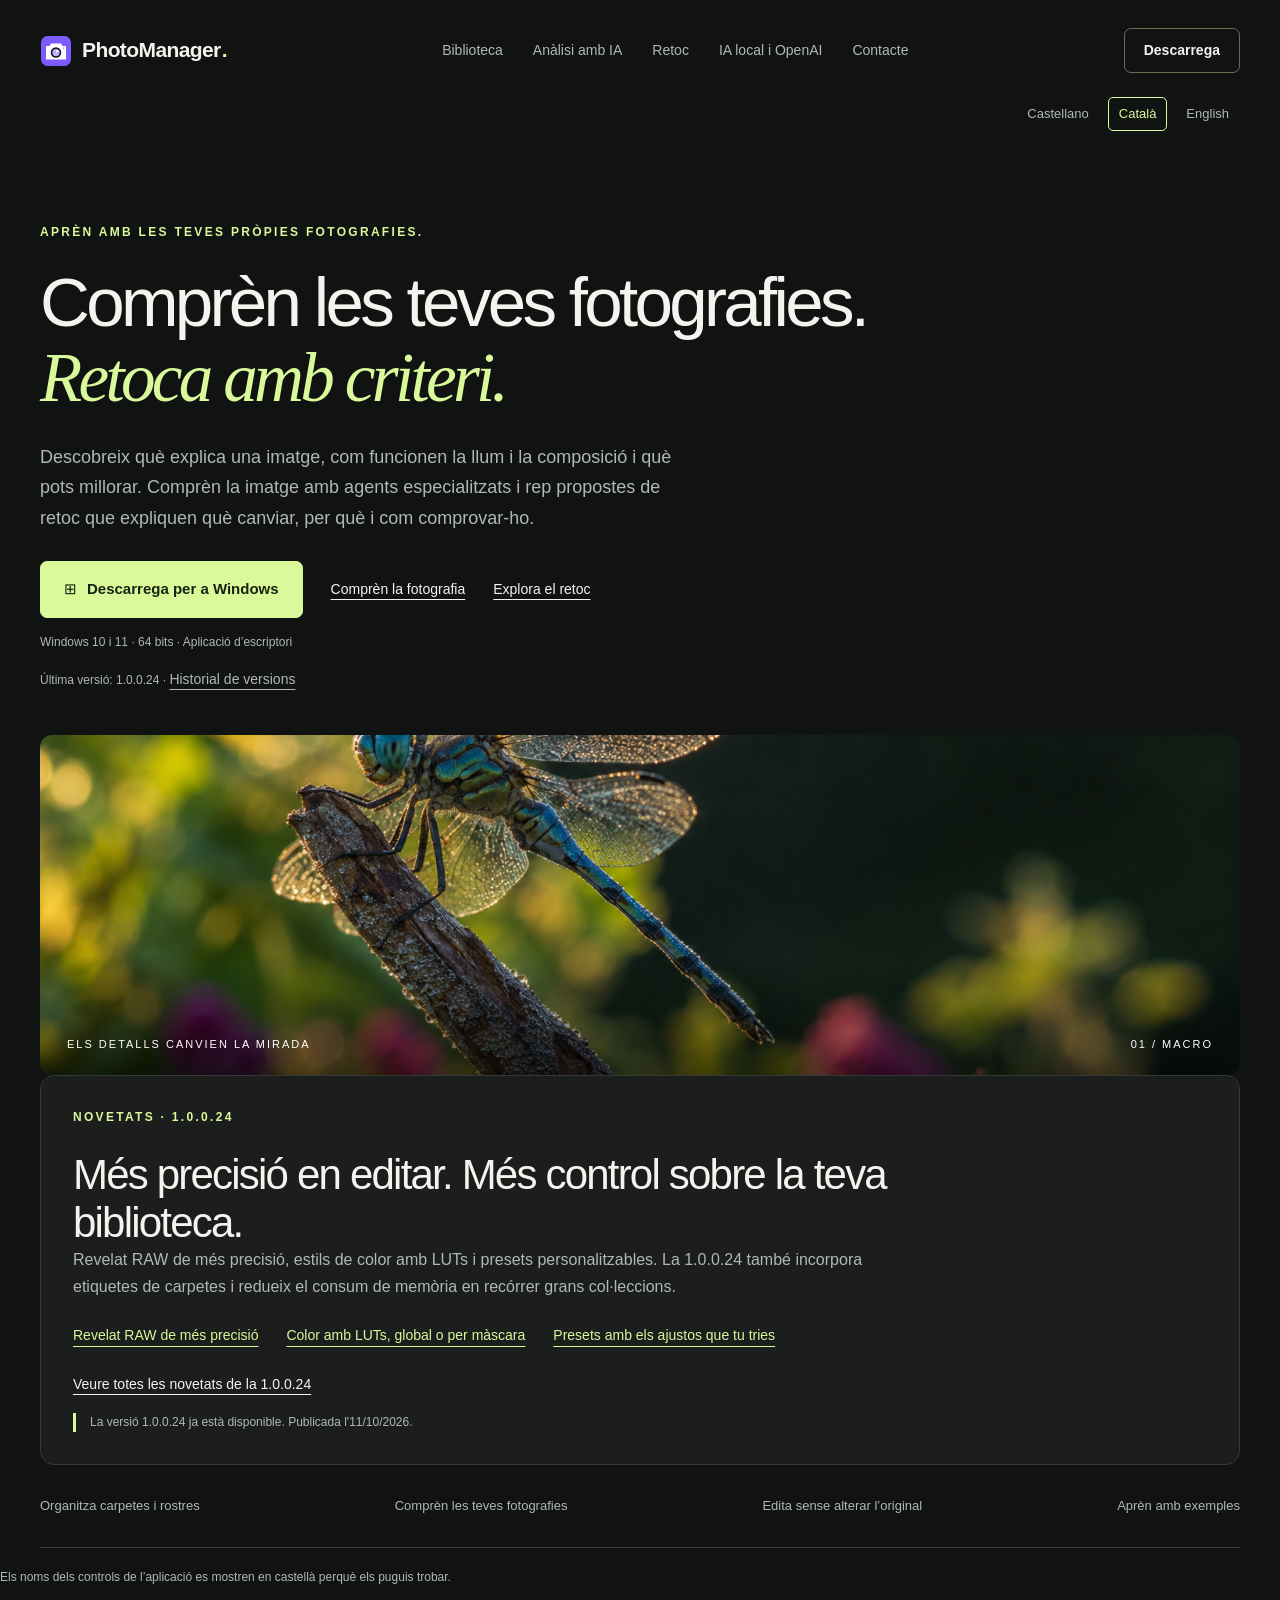
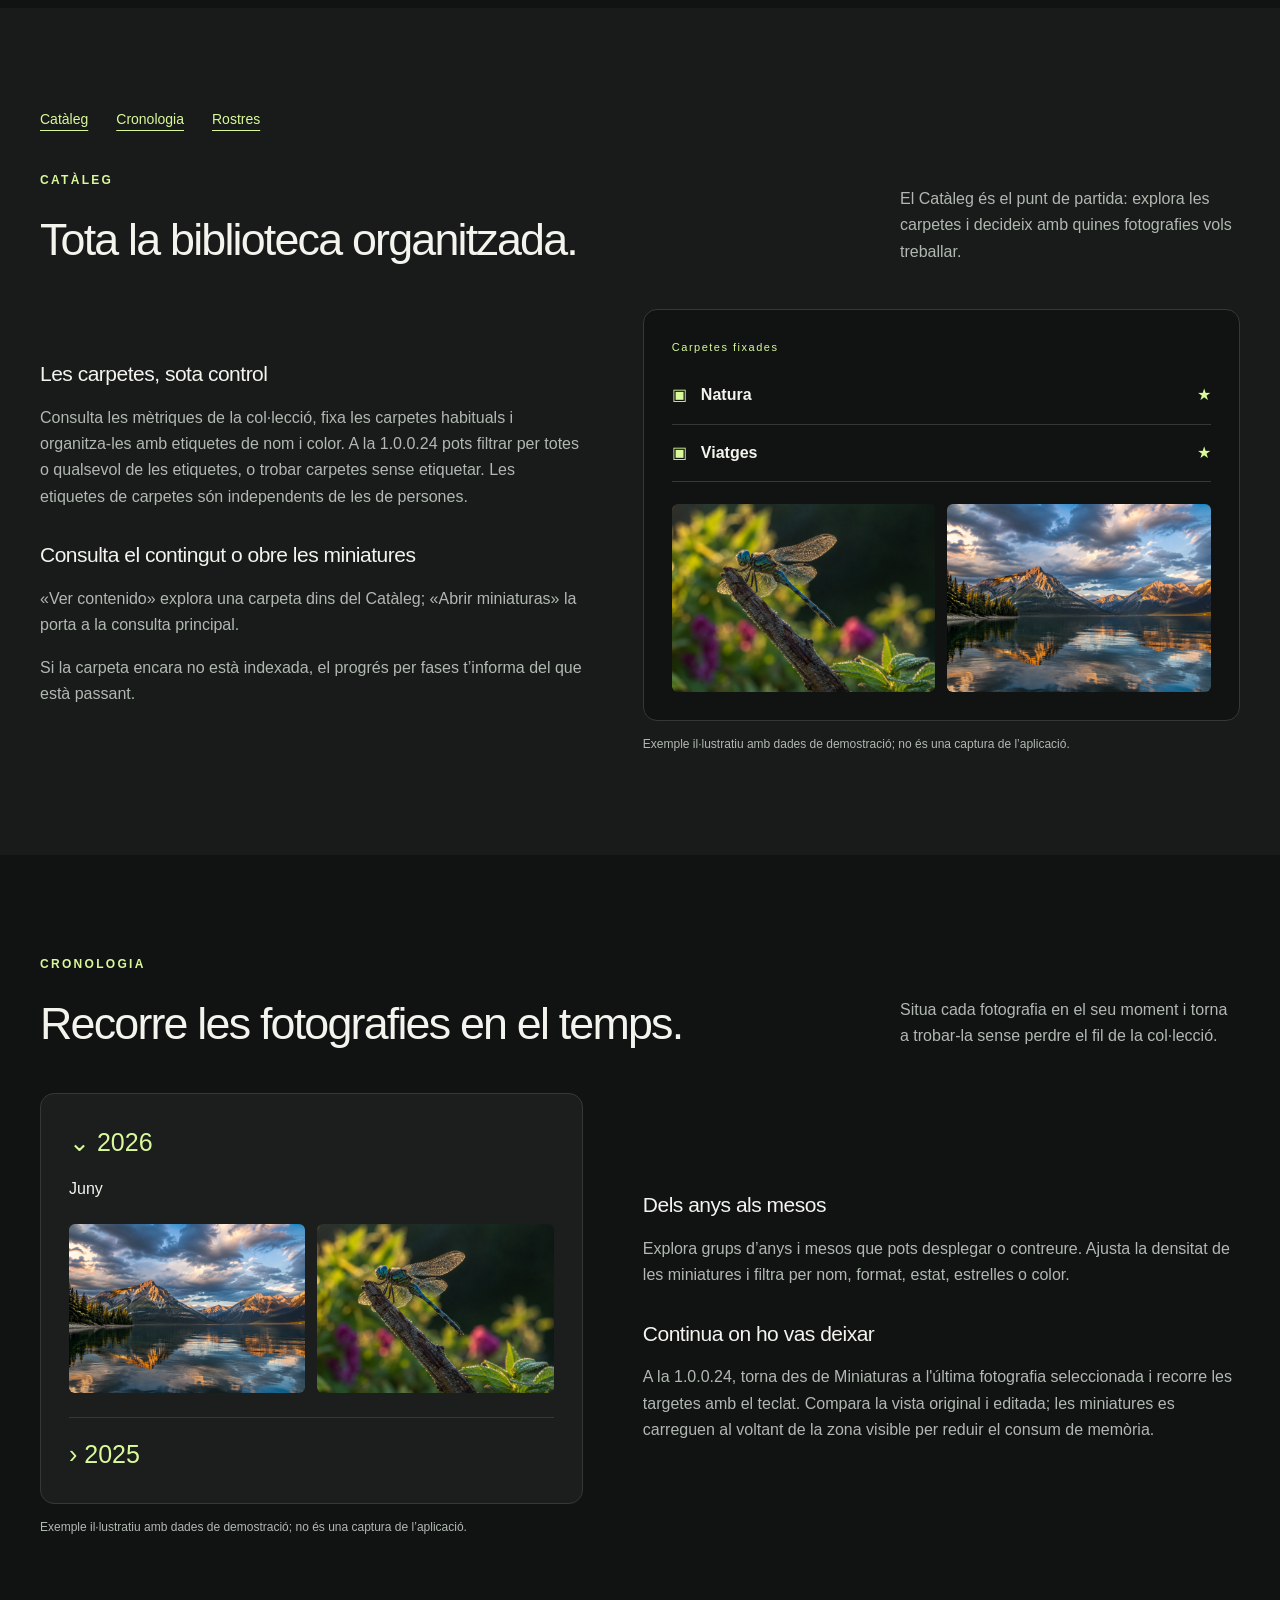
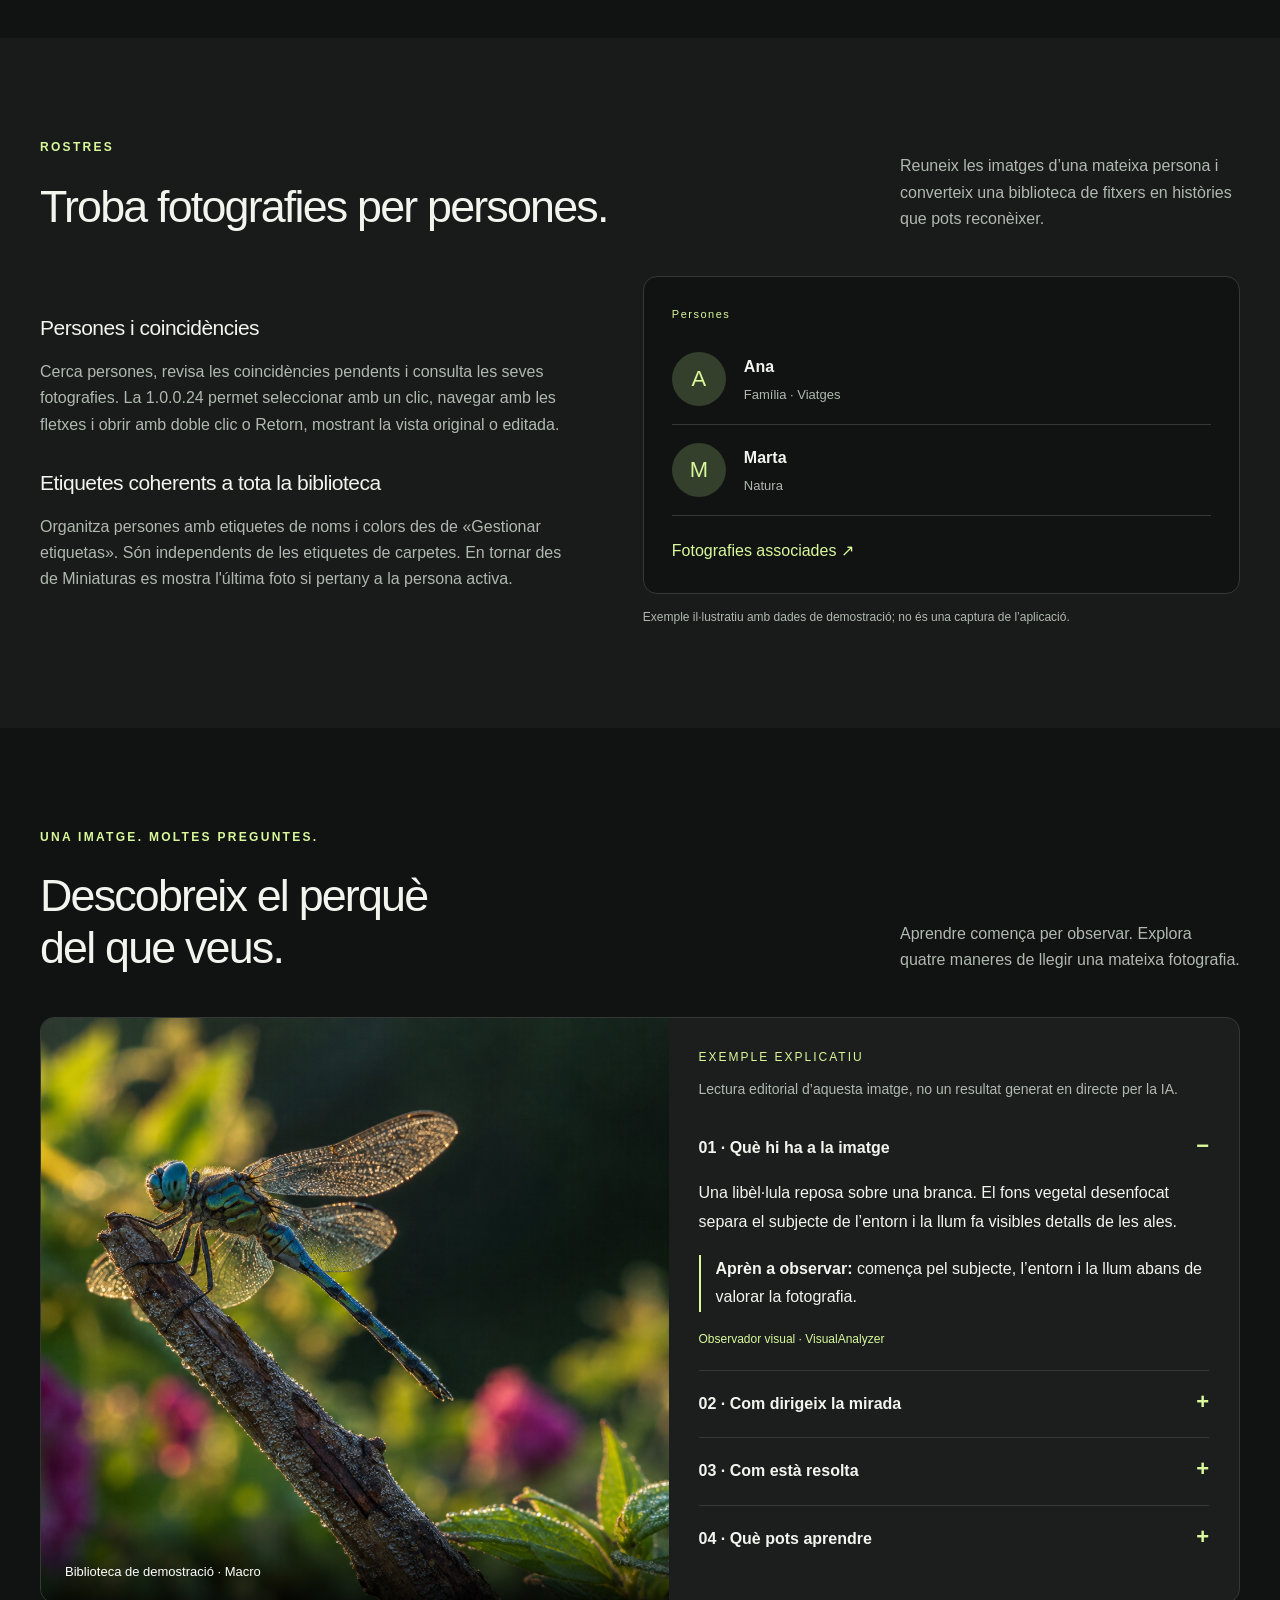
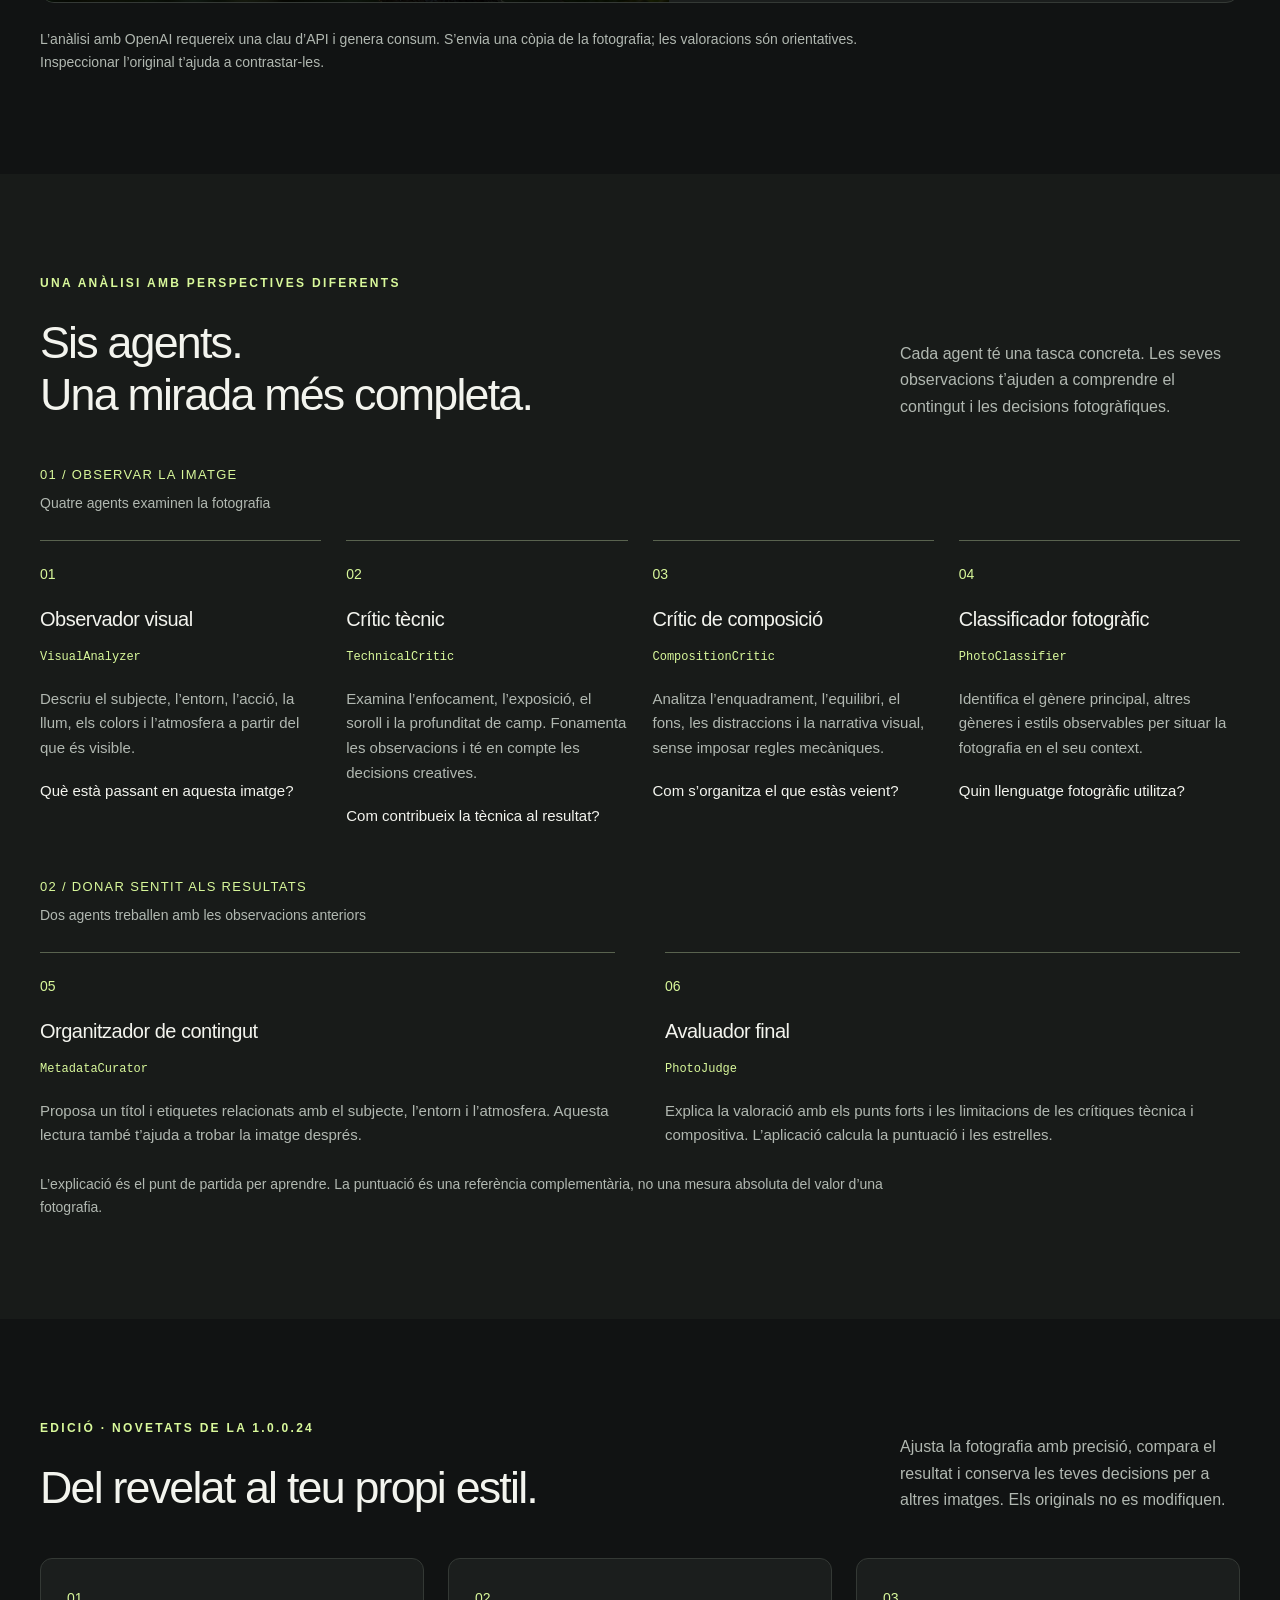
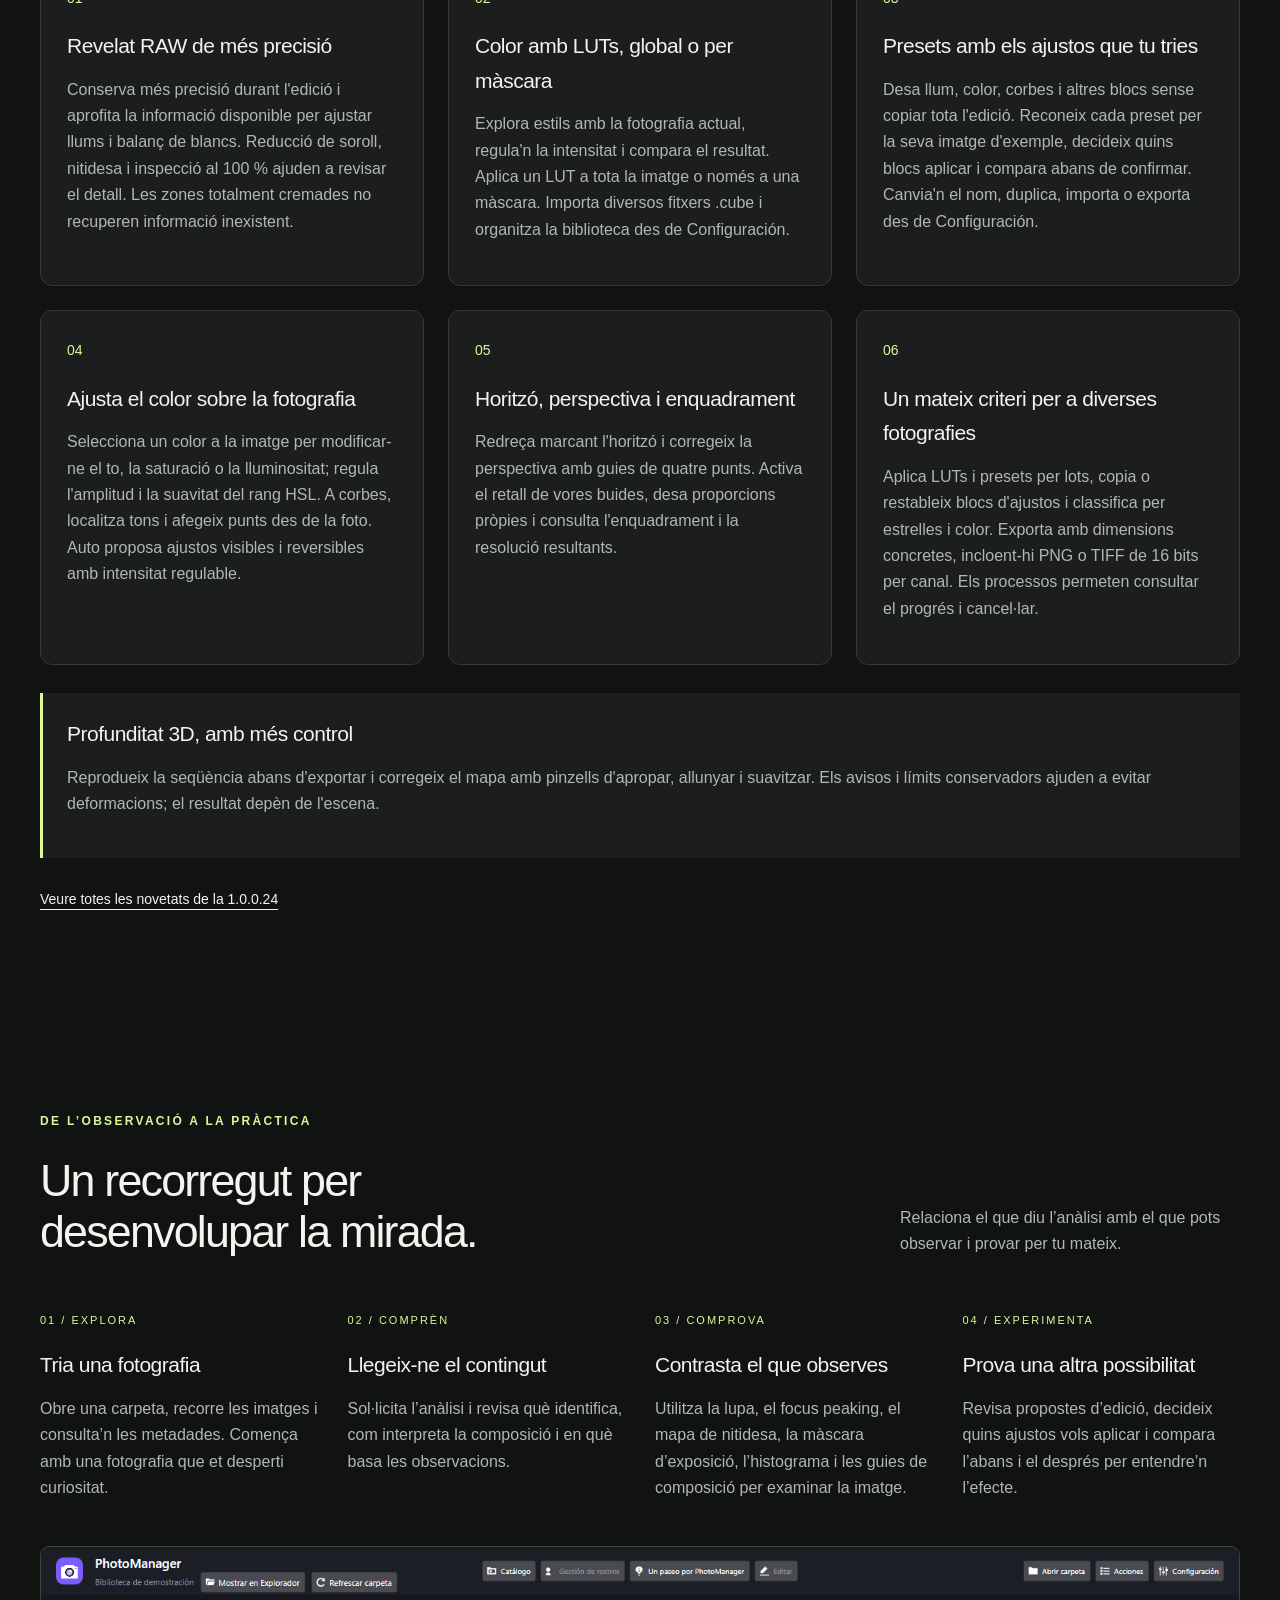
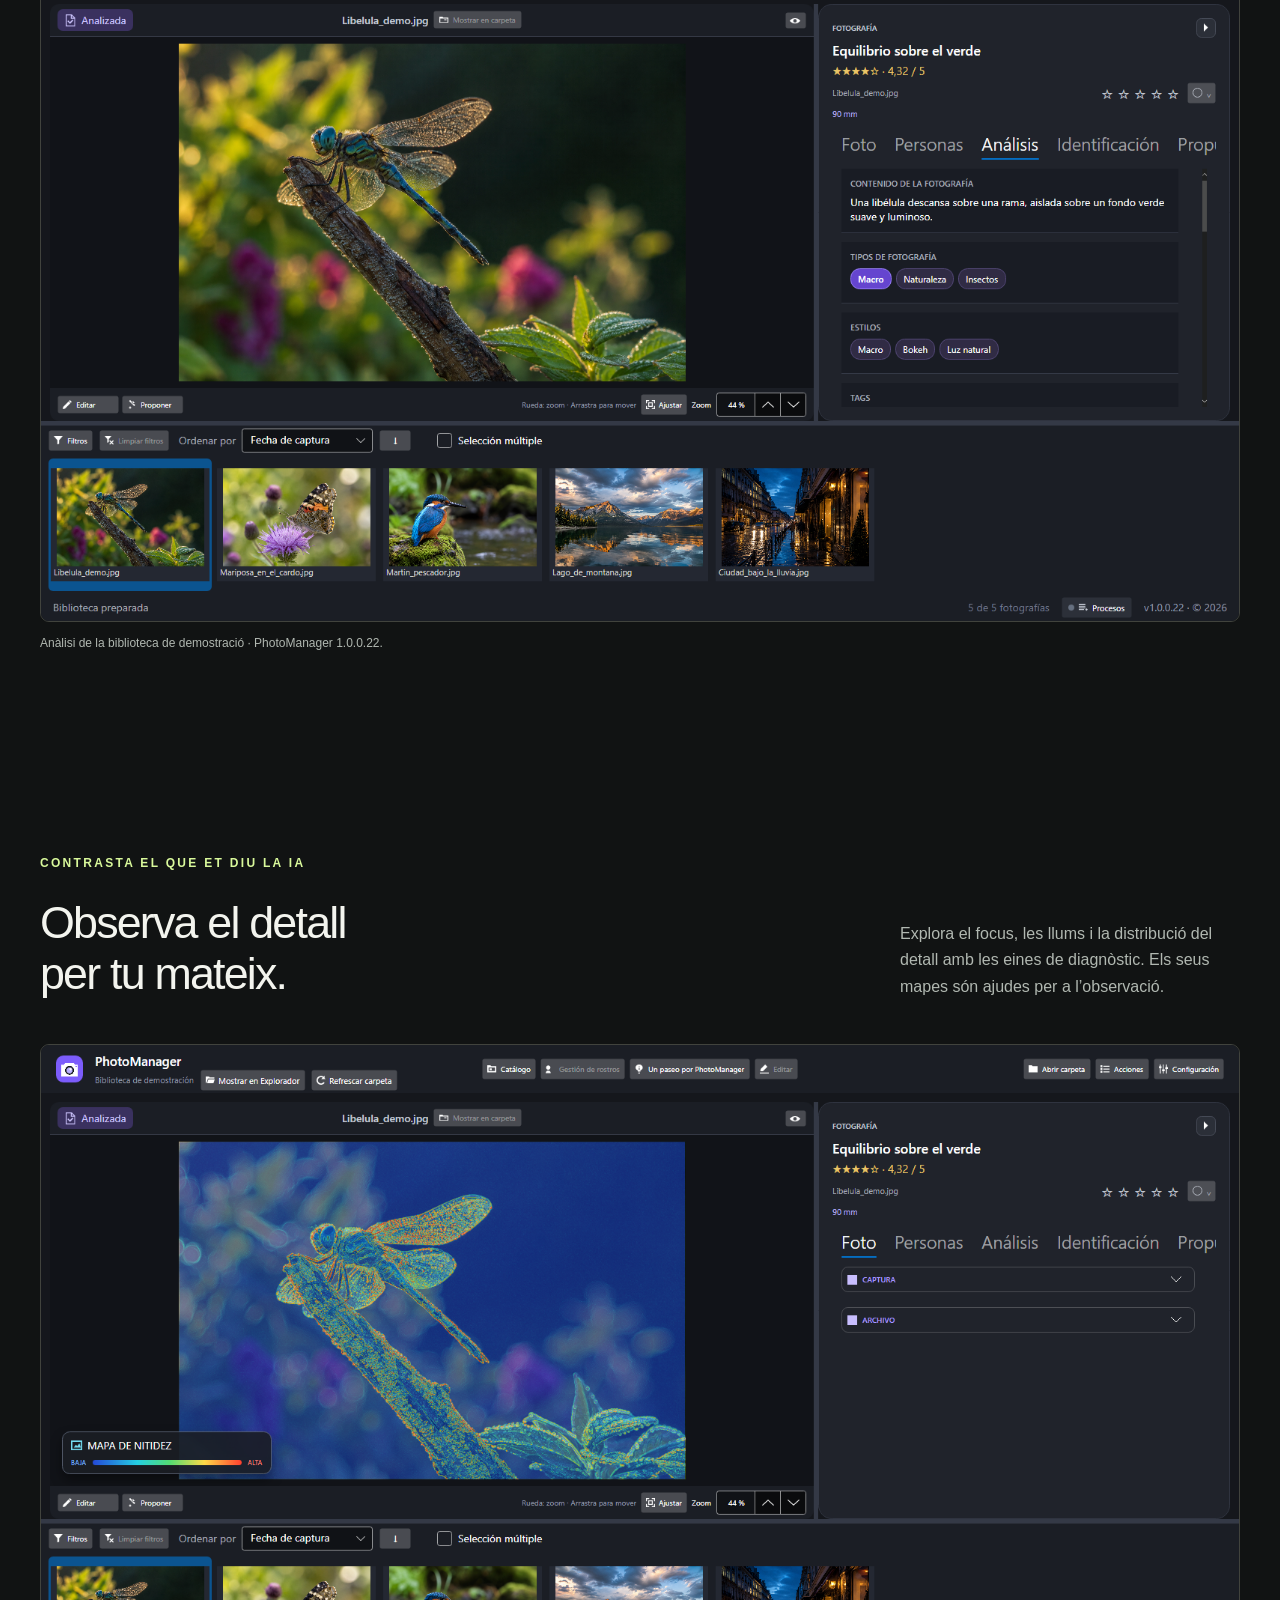
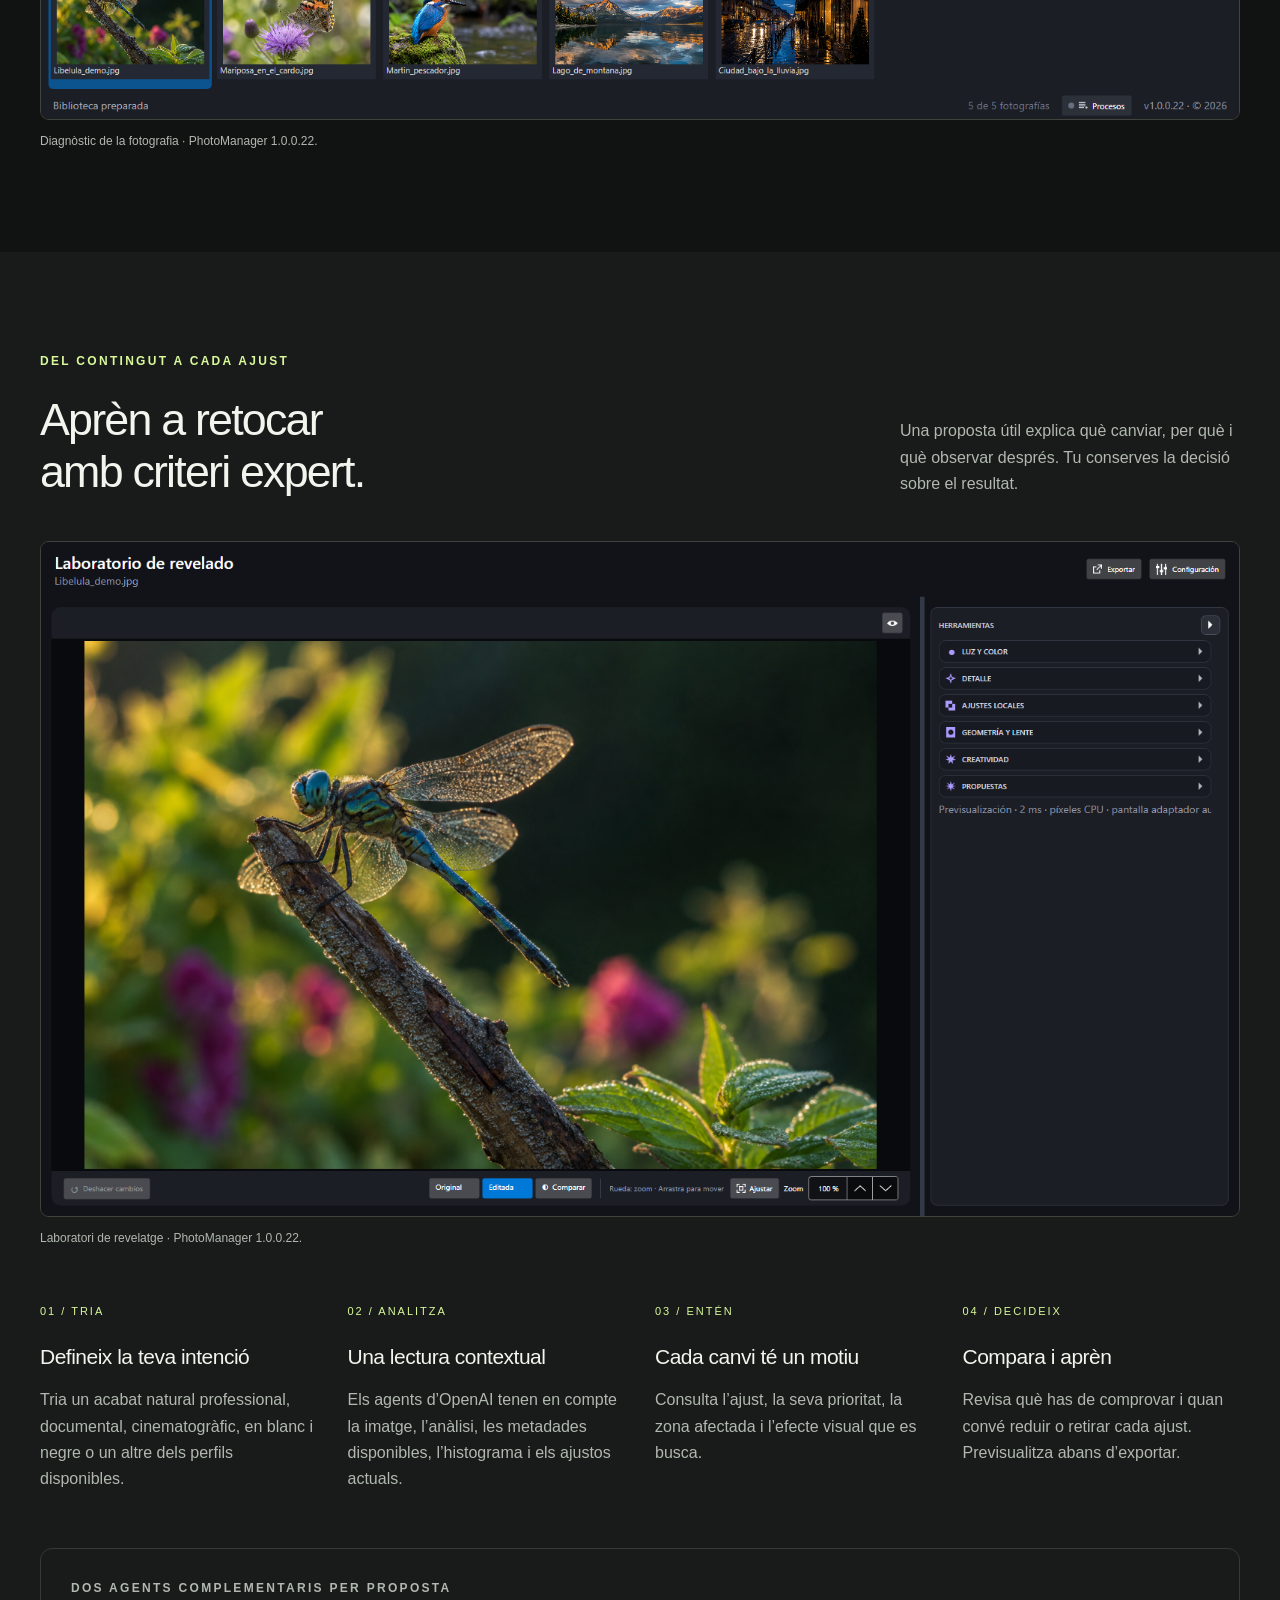
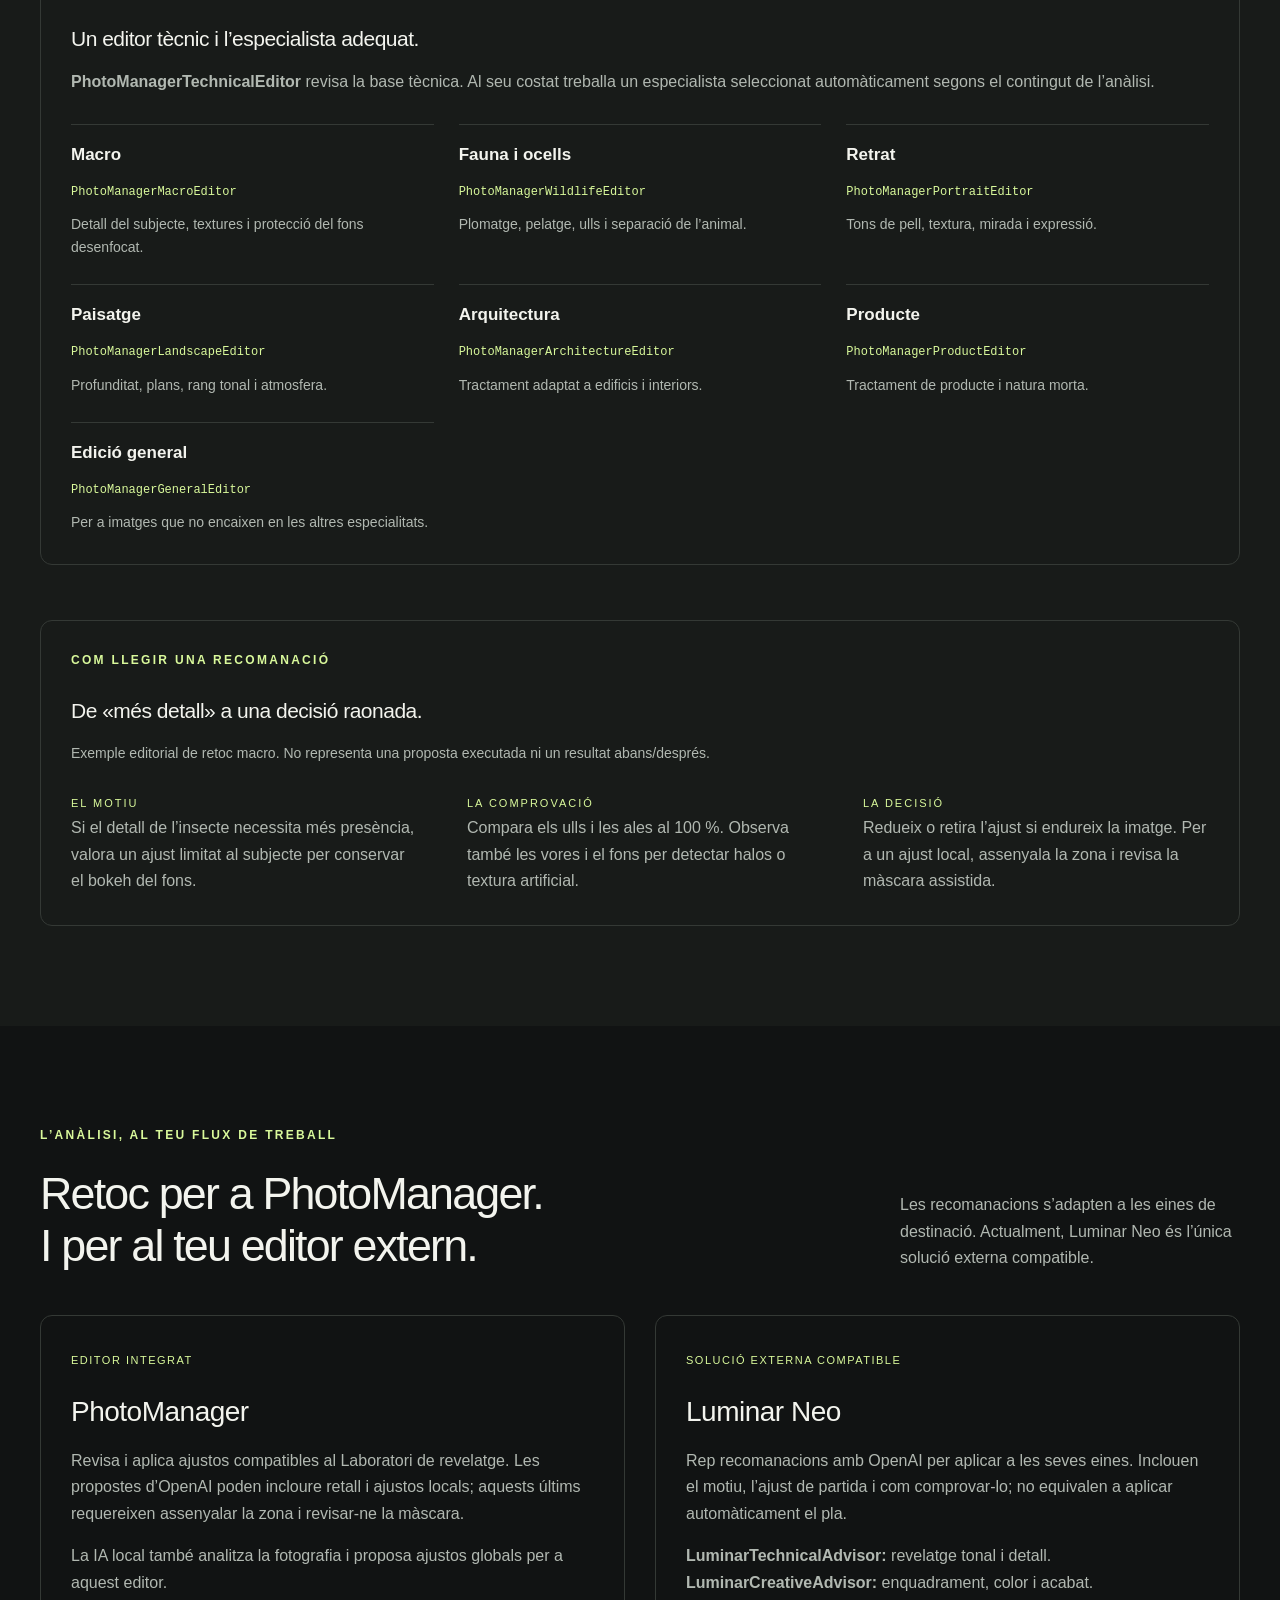
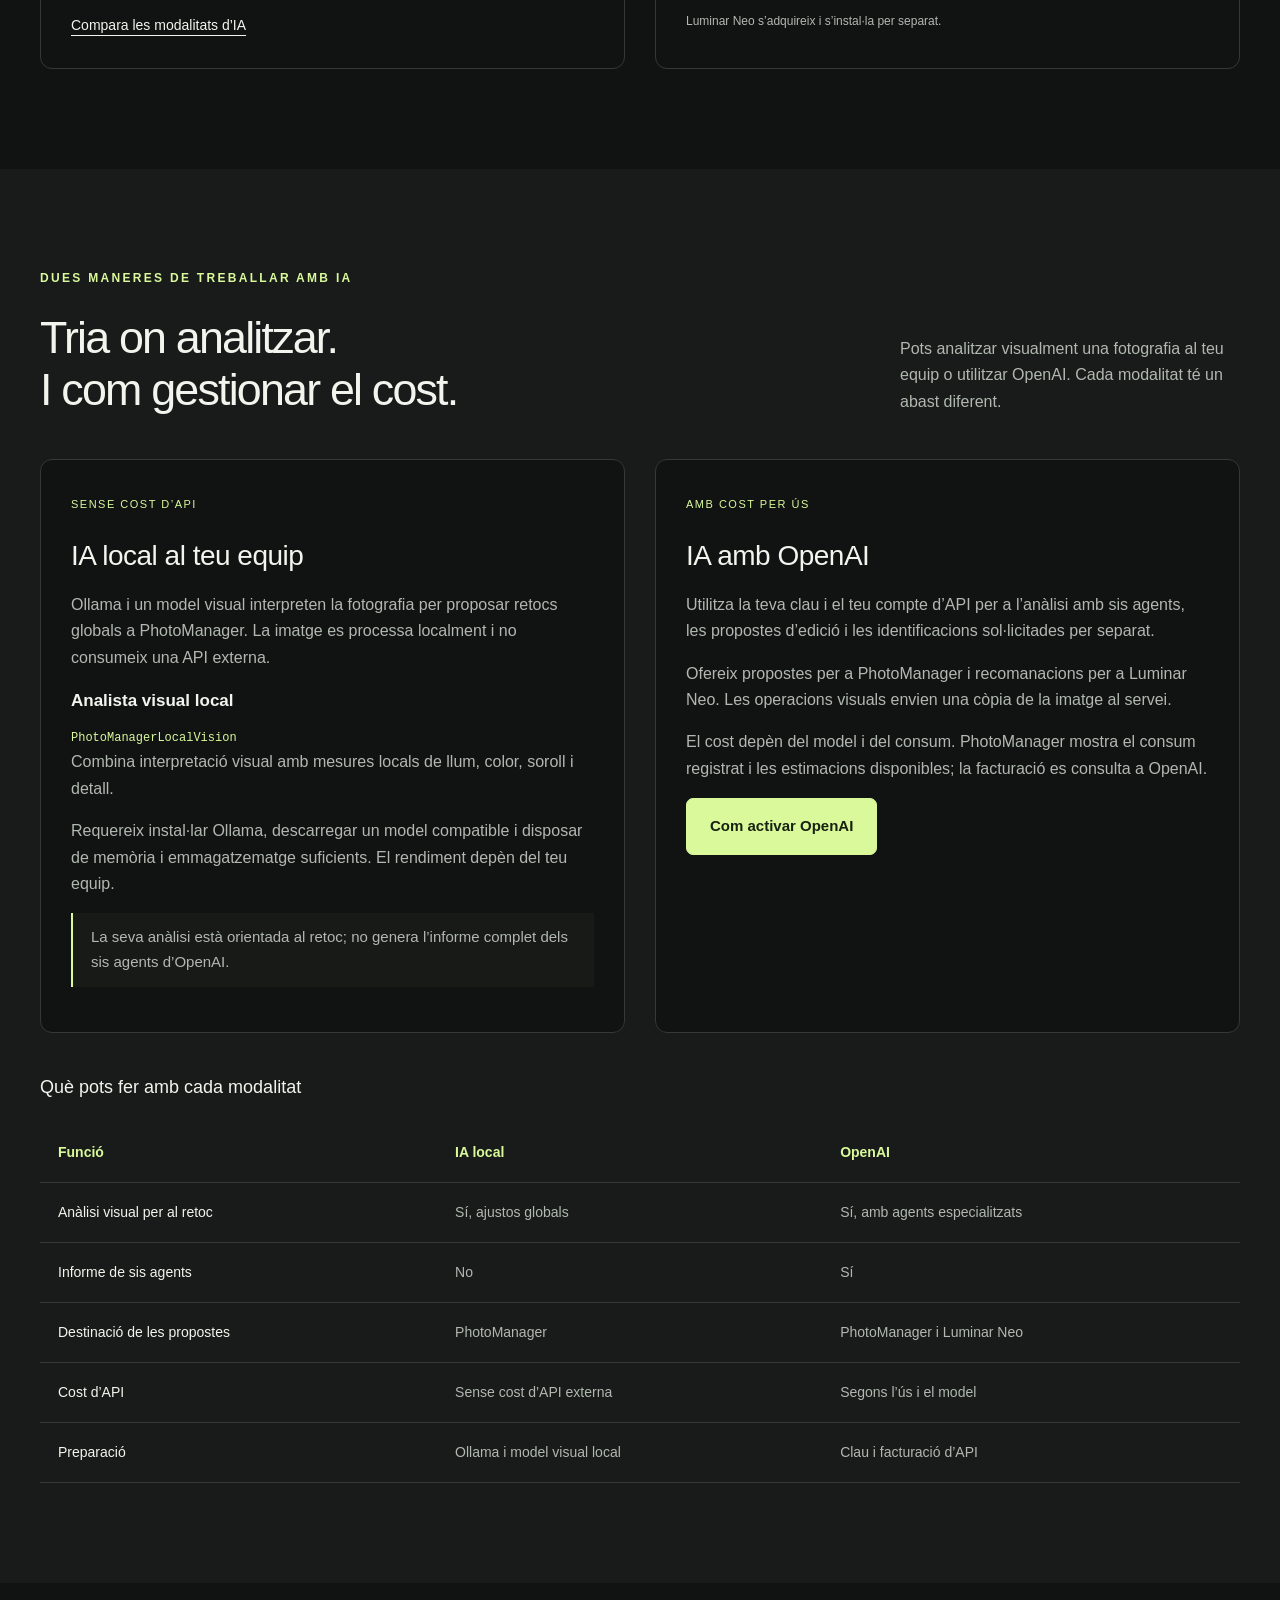
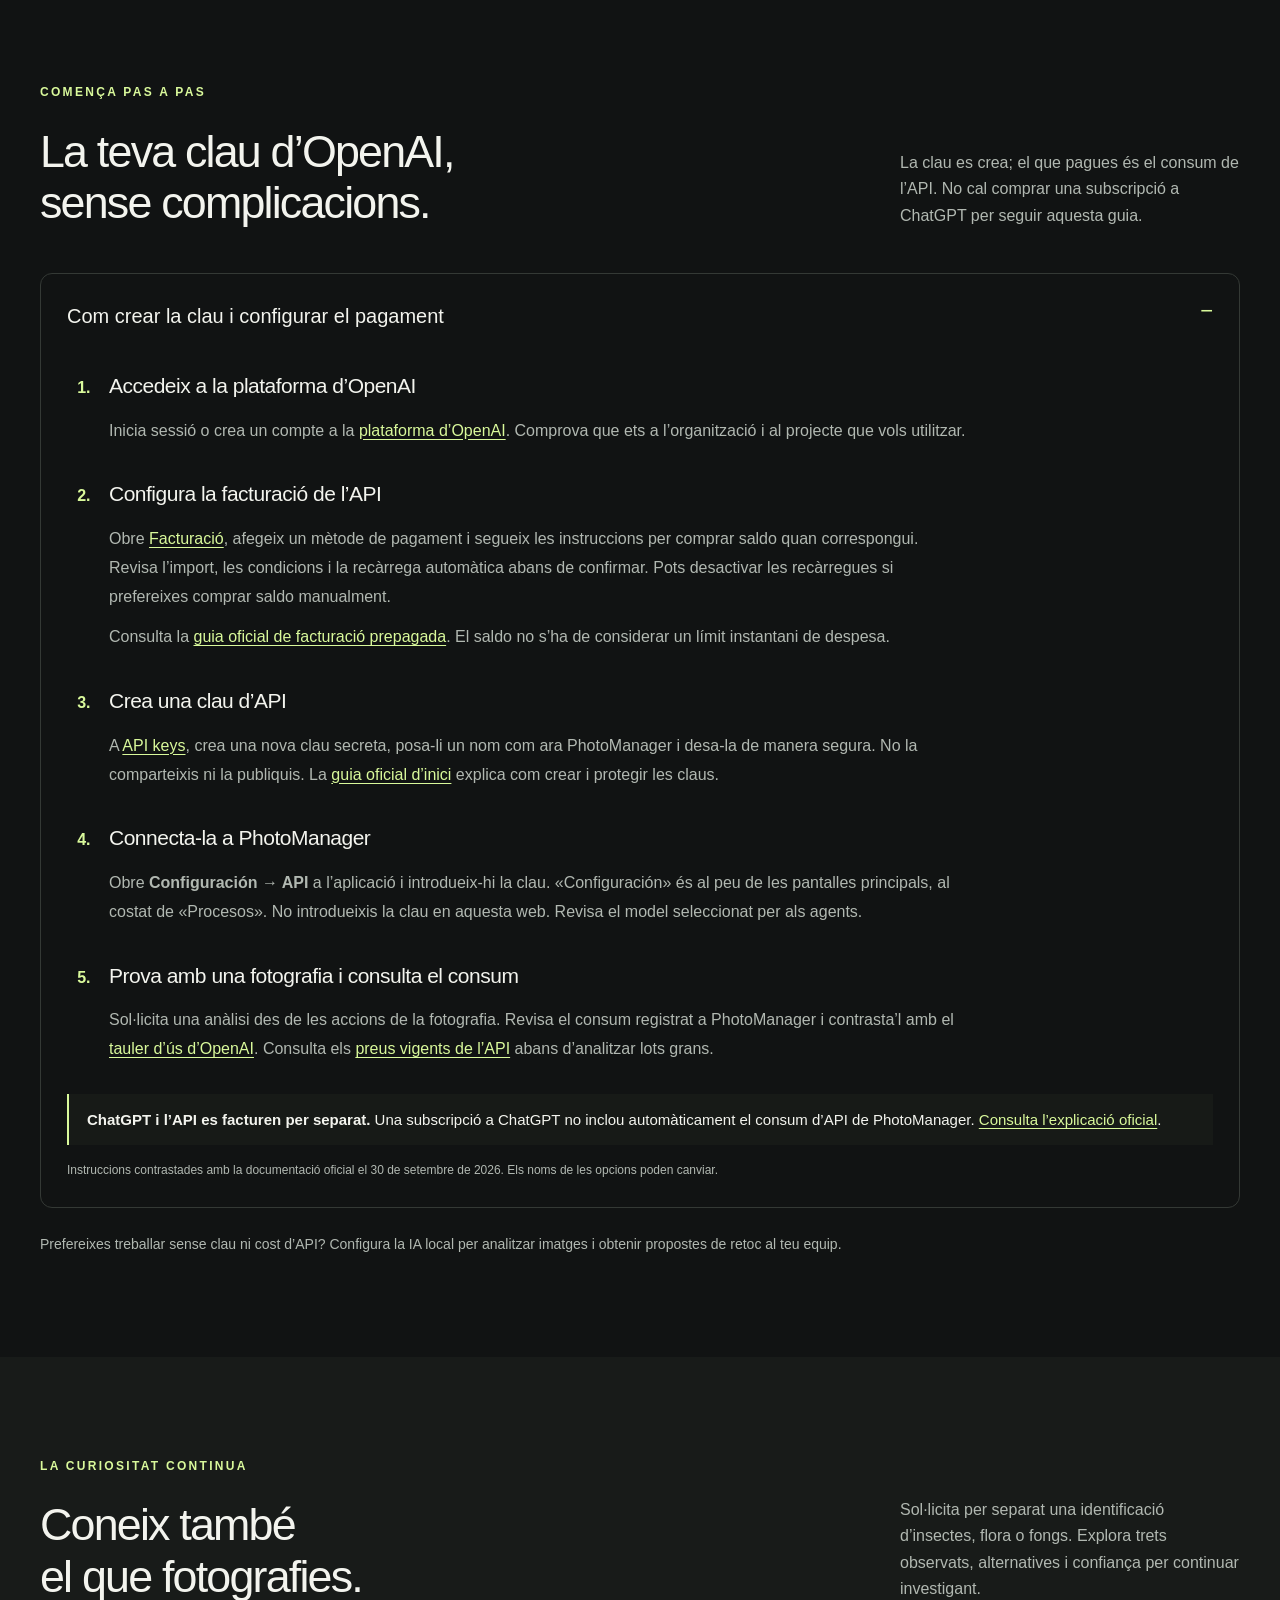
==== commit 3aa7e23b: "Publica novedades y descarga de PhotoManager 1.0.0.24 en tres idiomas" ====
--- a/docs/ca/index.html
+++ b/docs/ca/index.html
@@ -3,7 +3,7 @@
 <head>
   <meta charset="utf-8"><meta name="viewport" content="width=device-width, initial-scale=1">
   <title>PhotoManager — Comprèn les teves fotografies. Retoca amb criteri.</title>
-  <meta name="description" content="Organitza les teves fotografies amb Catàleg i Rostres, aprèn amb visites guiades i retoca conservant els originals. Descobreix les novetats de PhotoManager 1.0.0.23 per a Windows.">
+  <meta name="description" content="Organitza, analitza i edita la teva biblioteca amb PhotoManager per a Windows. Descobreix les novetats de la 1.0.0.24: RAW de més precisió, LUTs i presets personalitzables.">
   <meta name="theme-color" content="#111313">
   <link rel="icon" href="../assets/favicon.svg" type="image/svg+xml">
   <link rel="stylesheet" href="../styles.css">
@@ -12,7 +12,7 @@
   <link rel="alternate" hreflang="ca" href="https://gtrepat.github.io/PhotoManager.Downloads/ca/">
   <link rel="alternate" hreflang="en" href="https://gtrepat.github.io/PhotoManager.Downloads/en/">
   <link rel="alternate" hreflang="x-default" href="https://gtrepat.github.io/PhotoManager.Downloads/">
-  <script id="site-messages" type="application/json">{"language":"Idioma","interfaceNote":"Els noms dels controls de l’aplicació es mostren en castellà perquè els puguis trobar.","unavailable":"No s’ha pogut consultar la versió publicada. Pots descarregar la 1.0.0.23 amb el botó.","missing":"La versió consultada encara no inclou instal·lador. La descàrrega de la 1.0.0.23 continua disponible.","error":"No s’ha pogut comprovar l’última versió. La descàrrega de la 1.0.0.23 continua disponible.","download":"Descarrega per a Windows","latest":"Última versió estable disponible.","latestTitle":"Última versió","copied":"Correu copiat.","copyError":"No s’ha pogut copiar. Selecciona l’adreça i copia-la manualment.","dateLocale":"ca-ES","repository":"GTREPAT/PhotoManager.Downloads"}</script>
+  <script id="site-messages" type="application/json">{"language":"Idioma","interfaceNote":"Els noms dels controls de l’aplicació es mostren en castellà perquè els puguis trobar.","unavailable":"No s’ha pogut consultar la versió publicada. Pots descarregar la 1.0.0.24 amb el botó.","missing":"La versió consultada encara no inclou instal·lador. La descàrrega de la 1.0.0.24 continua disponible.","error":"No s’ha pogut comprovar l’última versió. La descàrrega de la 1.0.0.24 continua disponible.","download":"Descarrega per a Windows","latest":"Última versió estable disponible.","latestTitle":"Última versió","copied":"Correu copiat.","copyError":"No s’ha pogut copiar. Selecciona l’adreça i copia-la manualment.","dateLocale":"ca-ES","repository":"GTREPAT/PhotoManager.Downloads"}</script>
   <script src="../i18n.js" defer></script>
   <script src="../app.js" defer></script><script src="../contact.js" defer></script>
 </head>
@@ -20,7 +20,7 @@
 <a class="skip" href="#contenido">Salta al contingut</a>
 <header class="header wrap">
   <a class="brand" href="#" aria-label="PhotoManager, inici"><img src="../assets/favicon.svg" width="32" height="32" alt="">PhotoManager<span class="brand-dot">.</span></a>
-  <nav aria-label="Navegació principal"><a href="#biblioteca">Biblioteca</a><a href="#analisis">Anàlisi amb IA</a><a href="#retoque">Retoc</a><a href="#modalidades">IA local i OpenAI</a><a href="#contacto">Contacte</a></nav>
+  <nav aria-label="Navegació principal"><a href="#biblioteca">Biblioteca</a><a href="#analisis">Anàlisi amb IA</a><a href="#edicion">Retoc</a><a href="#modalidades">IA local i OpenAI</a><a href="#contacto">Contacte</a></nav>
   <a class="button small" href="#descarga">Descarrega</a>
   <nav class="language-switch" aria-label="Idioma"><a href="../index.html" lang="es" hreflang="es" data-language="es">Castellano</a><a href="index.html" lang="ca" hreflang="ca" data-language="ca" aria-current="page">Català</a><a href="../en/index.html" lang="en" hreflang="en" data-language="en">English</a></nav>
 </header>
@@ -29,32 +29,42 @@
     <div class="hero-copy"><p class="eyebrow">APRÈN AMB LES TEVES PRÒPIES FOTOGRAFIES.</p>
     <h1>Comprèn les teves fotografies.<br><em>Retoca amb criteri.</em></h1>
     <p class="intro">Descobreix què explica una imatge, com funcionen la llum i la composició i què pots millorar. Comprèn la imatge amb agents especialitzats i rep propostes de retoc que expliquen què canviar, per què i com comprovar-ho.</p>
-    <div class="actions"><a class="button" href="#descarga"><span aria-hidden="true">⊞</span> Descarrega per a Windows</a><a class="text-link" href="#analisis">Comprèn la fotografia</a><a class="text-link" href="#retoque">Explora el retoc</a></div>
-    <p class="micro">Windows 10 i 11 · 64 bits · Aplicació d’escriptori</p><p class="micro">Última versió: 1.0.0.23 · <a class="text-link" href="versions.html">Historial de versions</a></p></div>
+    <div class="actions"><a class="button" href="#descarga"><span aria-hidden="true">⊞</span> Descarrega per a Windows</a><a class="text-link" href="#analisis">Comprèn la fotografia</a><a class="text-link" href="#edicion">Explora el retoc</a></div>
+    <p class="micro">Windows 10 i 11 · 64 bits · Aplicació d’escriptori</p><p class="micro">Última versió: 1.0.0.24 · <a class="text-link" href="versions.html">Historial de versions</a></p></div>
     <figure class="hero-photo"><img src="../assets/dragonfly.png" alt="Libèl·lula il·luminada a contrallum, fotografia de la biblioteca de demostració de PhotoManager" width="1536" height="1024" fetchpriority="high"><figcaption><span>ELS DETALLS CANVIEN LA MIRADA</span><span>01 / MACRO</span></figcaption></figure>
   </section>
 
+  <section id="novedades-1-0-0-24" class="wrap release-preview" aria-labelledby="release-preview-title">
+    <p class="eyebrow">NOVETATS · 1.0.0.24</p>
+    <h2 id="release-preview-title">Més precisió en editar. Més control sobre la teva biblioteca.</h2>
+    <p>Revelat RAW de més precisió, estils de color amb LUTs i presets personalitzables. La 1.0.0.24 també incorpora etiquetes de carpetes i redueix el consum de memòria en recórrer grans col·leccions.</p>
+    <nav class="library-nav" aria-label="EDICIÓ · NOVETATS DE LA 1.0.0.24">
+      <a href="#revelado-raw">Revelat RAW de més precisió</a><a href="#luts">Color amb LUTs, global o per màscara</a><a href="#presets">Presets amb els ajustos que tu tries</a>
+    </nav>
+    <a class="text-link" href="versions.html#version-1-0-0-24">Veure totes les novetats de la 1.0.0.24</a>
+    <p class="micro release-status">La versió 1.0.0.24 ja està disponible. Publicada l'11/10/2026.</p>
+  </section>
   <div class="feature-strip wrap"><span>Organitza carpetes i rostres</span><span>Comprèn les teves fotografies</span><span>Edita sense alterar l’original</span><span>Aprèn amb exemples</span></div>
   <p class="wrap micro interface-note">Els noms dels controls de l’aplicació es mostren en castellà perquè els puguis trobar.</p>
   <section id="biblioteca" class="section workspace"><div class="wrap">
     <nav class="library-nav" aria-label="Explorar la biblioteca"><a href="#biblioteca">Catàleg</a><a href="#cronologia">Cronologia</a><a href="#rostros">Rostres</a></nav>
     <div class="section-heading"><div><p class="eyebrow">CATÀLEG</p><h2>Tota la biblioteca organitzada.</h2></div><p>El Catàleg és el punt de partida: explora les carpetes i decideix amb quines fotografies vols treballar.</p></div>
     <div class="library-block">
-      <div class="library-copy"><h3>Les carpetes, sota control</h3><p>Consulta les mètriques de la col·lecció i fixa les carpetes que utilitzes habitualment per tenir-les sempre a mà.</p><h3>Consulta el contingut o obre les miniatures</h3><p>«Ver contenido» explora una carpeta dins del Catàleg; «Abrir miniaturas» la porta a la consulta principal.</p><p>Si la carpeta encara no està indexada, el progrés per fases t’informa del que està passant.</p></div>
+      <div class="library-copy"><h3>Les carpetes, sota control</h3><p>Consulta les mètriques de la col·lecció, fixa les carpetes habituals i organitza-les amb etiquetes de nom i color. A la 1.0.0.24 pots filtrar per totes o qualsevol de les etiquetes, o trobar carpetes sense etiquetar. Les etiquetes de carpetes són independents de les de persones.</p><h3>Consulta el contingut o obre les miniatures</h3><p>«Ver contenido» explora una carpeta dins del Catàleg; «Abrir miniaturas» la porta a la consulta principal.</p><p>Si la carpeta encara no està indexada, el progrés per fases t’informa del que està passant.</p></div>
       <figure class="library-visual"><div class="library-demo"><p class="tag">Carpetes fixades</p><div class="folder-demo"><span aria-hidden="true">▣</span><strong>Natura</strong><span aria-hidden="true">★</span></div><div class="folder-demo"><span aria-hidden="true">▣</span><strong>Viatges</strong><span aria-hidden="true">★</span></div><div class="demo-photos"><img src="../assets/dragonfly.png" alt="Libèl·lula en una fotografia de demostració" width="1536" height="1024" loading="lazy"><img src="../assets/landscape.png" alt="Llac i muntanyes en una fotografia de demostració" loading="lazy"></div></div><figcaption>Exemple il·lustratiu amb dades de demostració; no és una captura de l’aplicació.</figcaption></figure>
     </div>
   </div></section>
   <section id="cronologia" class="section wrap">
     <div class="section-heading"><div><p class="eyebrow">CRONOLOGIA</p><h2>Recorre les fotografies en el temps.</h2></div><p>Situa cada fotografia en el seu moment i torna a trobar-la sense perdre el fil de la col·lecció.</p></div>
     <div class="library-block library-block-reverse">
-      <div class="library-copy"><h3>Dels anys als mesos</h3><p>Explora grups d’anys i mesos que pots desplegar o contreure. Ajusta la densitat de les miniatures i filtra per nom, format, estat, estrelles o color.</p><h3>Continua on ho vas deixar</h3><p>Obre una fotografia i torna a la mateixa posició: es conserven la selecció, l’ordre, els grups i el desplaçament.</p></div>
+      <div class="library-copy"><h3>Dels anys als mesos</h3><p>Explora grups d’anys i mesos que pots desplegar o contreure. Ajusta la densitat de les miniatures i filtra per nom, format, estat, estrelles o color.</p><h3>Continua on ho vas deixar</h3><p>A la 1.0.0.24, torna des de Miniaturas a l'última fotografia seleccionada i recorre les targetes amb el teclat. Compara la vista original i editada; les miniatures es carreguen al voltant de la zona visible per reduir el consum de memòria.</p></div>
       <figure class="library-visual"><div class="library-demo timeline-demo"><p class="demo-year"><span aria-hidden="true">⌄</span> 2026</p><p>Juny</p><div class="demo-photos"><img src="../assets/landscape.png" alt="Llac i muntanyes en una fotografia de demostració" loading="lazy"><img src="../assets/dragonfly.png" alt="Libèl·lula en una fotografia de demostració" width="1536" height="1024" loading="lazy"></div><p class="demo-year"><span aria-hidden="true">›</span> 2025</p></div><figcaption>Exemple il·lustratiu amb dades de demostració; no és una captura de l’aplicació.</figcaption></figure>
     </div>
   </section>
   <section id="rostros" class="section workspace"><div class="wrap">
     <div class="section-heading"><div><p class="eyebrow">ROSTRES</p><h2>Troba fotografies per persones.</h2></div><p>Reuneix les imatges d’una mateixa persona i converteix una biblioteca de fitxers en històries que pots reconèixer.</p></div>
     <div class="library-block">
-      <div class="library-copy"><h3>Persones i coincidències</h3><p>Cerca persones, revisa les coincidències pendents i consulta les fotografies associades a cadascuna.</p><h3>Etiquetes coherents a tota la biblioteca</h3><p>Organitza persones amb etiquetes globals de noms i colors. Assigna etiquetes existents des de les propietats i administra-les a «Gestionar etiquetas».</p></div>
+      <div class="library-copy"><h3>Persones i coincidències</h3><p>Cerca persones, revisa les coincidències pendents i consulta les seves fotografies. La 1.0.0.24 permet seleccionar amb un clic, navegar amb les fletxes i obrir amb doble clic o Retorn, mostrant la vista original o editada.</p><h3>Etiquetes coherents a tota la biblioteca</h3><p>Organitza persones amb etiquetes de noms i colors des de «Gestionar etiquetas». Són independents de les etiquetes de carpetes. En tornar des de Miniaturas es mostra l'última foto si pertany a la persona activa.</p></div>
       <figure class="library-visual"><div class="library-demo"><p class="tag">Persones</p><div class="person-demo"><span class="demo-avatar" aria-hidden="true">A</span><div><strong>Ana</strong><p>Família · Viatges</p></div></div><div class="person-demo"><span class="demo-avatar" aria-hidden="true">M</span><div><strong>Marta</strong><p>Natura</p></div></div><p class="demo-related">Fotografies associades <span aria-hidden="true">↗</span></p></div><figcaption>Exemple il·lustratiu amb dades de demostració; no és una captura de l’aplicació.</figcaption></figure>
     </div>
   </div></section>
@@ -85,6 +95,19 @@
       <article><span class="number">06</span><h3>Avaluador final</h3><code>PhotoJudge</code><p>Explica la valoració amb els punts forts i les limitacions de les crítiques tècnica i compositiva. L’aplicació calcula la puntuació i les estrelles.</p></article>
     </div><p class="agent-footnote">L’explicació és el punt de partida per aprendre. La puntuació és una referència complementària, no una mesura absoluta del valor d’una fotografia.</p>
   </div></section>
+  <section id="edicion" class="section wrap" aria-labelledby="editing-title">
+    <div class="section-heading"><div><p class="eyebrow">EDICIÓ · NOVETATS DE LA 1.0.0.24</p><h2 id="editing-title">Del revelat al teu propi estil.</h2></div><p>Ajusta la fotografia amb precisió, compara el resultat i conserva les teves decisions per a altres imatges. Els originals no es modifiquen.</p></div>
+    <div class="editing-grid">
+      <article id="revelado-raw"><span class="number" aria-hidden="true">01</span><h3>Revelat RAW de més precisió</h3><p>Conserva més precisió durant l'edició i aprofita la informació disponible per ajustar llums i balanç de blancs. Reducció de soroll, nitidesa i inspecció al 100 % ajuden a revisar el detall. Les zones totalment cremades no recuperen informació inexistent.</p></article>
+      <article id="luts"><span class="number" aria-hidden="true">02</span><h3>Color amb LUTs, global o per màscara</h3><p>Explora estils amb la fotografia actual, regula'n la intensitat i compara el resultat. Aplica un LUT a tota la imatge o només a una màscara. Importa diversos fitxers .cube i organitza la biblioteca des de Configuración.</p></article>
+      <article id="presets"><span class="number" aria-hidden="true">03</span><h3>Presets amb els ajustos que tu tries</h3><p>Desa llum, color, corbes i altres blocs sense copiar tota l'edició. Reconeix cada preset per la seva imatge d'exemple, decideix quins blocs aplicar i compara abans de confirmar. Canvia'n el nom, duplica, importa o exporta des de Configuración.</p></article>
+      <article><span class="number" aria-hidden="true">04</span><h3>Ajusta el color sobre la fotografia</h3><p>Selecciona un color a la imatge per modificar-ne el to, la saturació o la lluminositat; regula l'amplitud i la suavitat del rang HSL. A corbes, localitza tons i afegeix punts des de la foto. Auto proposa ajustos visibles i reversibles amb intensitat regulable.</p></article>
+      <article><span class="number" aria-hidden="true">05</span><h3>Horitzó, perspectiva i enquadrament</h3><p>Redreça marcant l'horitzó i corregeix la perspectiva amb guies de quatre punts. Activa el retall de vores buides, desa proporcions pròpies i consulta l'enquadrament i la resolució resultants.</p></article>
+      <article><span class="number" aria-hidden="true">06</span><h3>Un mateix criteri per a diverses fotografies</h3><p>Aplica LUTs i presets per lots, copia o restableix blocs d'ajustos i classifica per estrelles i color. Exporta amb dimensions concretes, incloent-hi PNG o TIFF de 16 bits per canal. Els processos permeten consultar el progrés i cancel·lar.</p></article>
+    </div>
+    <div class="depth-note"><h3>Profunditat 3D, amb més control</h3><p>Reprodueix la seqüència abans d'exportar i corregeix el mapa amb pinzells d'apropar, allunyar i suavitzar. Els avisos i límits conservadors ajuden a evitar deformacions; el resultat depèn de l'escena.</p></div>
+    <a class="text-link" href="versions.html#version-1-0-0-24">Veure totes les novetats de la 1.0.0.24</a>
+  </section>
   <section id="recorrido" class="section wrap">
     <div class="section-heading"><div><p class="eyebrow">DE L’OBSERVACIÓ A LA PRÀCTICA</p><h2>Un recorregut per<br>desenvolupar la mirada.</h2></div><p>Relaciona el que diu l’anàlisi amb el que pots observar i provar per tu mateix.</p></div>
     <div class="steps learning-steps"><article><span>01 / EXPLORA</span><h3>Tria una fotografia</h3><p>Obre una carpeta, recorre les imatges i consulta’n les metadades. Comença amb una fotografia que et desperti curiositat.</p></article><article><span>02 / COMPRÈN</span><h3>Llegeix-ne el contingut</h3><p>Sol·licita l’anàlisi i revisa què identifica, com interpreta la composició i en què basa les observacions.</p></article><article><span>03 / COMPROVA</span><h3>Contrasta el que observes</h3><p>Utilitza la lupa, el focus peaking, el mapa de nitidesa, la màscara d’exposició, l’histograma i les guies de composició per examinar la imatge.</p></article><article><span>04 / EXPERIMENTA</span><h3>Prova una altra possibilitat</h3><p>Revisa propostes d’edició, decideix quins ajustos vols aplicar i compara l’abans i el després per entendre’n l’efecte.</p></article></div>
@@ -119,14 +142,14 @@
   <section id="funciones" class="section wrap"><div class="section-heading"><div><p class="eyebrow">TOT AL VOLTANT DE LA TEVA FOTOGRAFIA</p><h2>La teva biblioteca, connectada<br>amb el que aprens.</h2></div><p>Organitza, recupera i edita les imatges en un mateix espai de treball.</p></div><div class="features"><article><span class="number">BIBLIOTECA</span><h3>Troba les teves imatges</h3><p>Les imatges RAW es carreguen progressivament, des de la vista prèvia fins al revelatge complet, amb precàrrega de les fotografies adjacents.</p></article><article><span class="number">EDICIÓ</span><h3>Conserva els originals</h3><p>L’editor desa els ajustos en una recepta PME i els conserva en canviar de fotografia. Les miniatures reflecteixen l’edició i el selector «Original / Editada» permet comparar. Treballa llum, color, corbes i màscares i exporta en JPEG, PNG o TIFF.</p></article><article><span class="number">CREATIVITAT</span><h3>Continua experimentant</h3><p>Explora perfils i propostes d’edició o utilitza art generatiu local amb ComfyUI i els seus models, que requereixen preparació addicional.</p></article></div>
     <div class="steps library-support"><article><span>AJUDA AMB EXEMPLES</span><h3>Prova sense alterar les fotos</h3><p>Obre «Ayuda» a cada pantalla per iniciar-ne la visita guiada. Fotografies, persones i receptes de demostració permeten aprendre els controls conservant la sessió.</p></article><article><span>PROCESSOS I CONFIGURACIÓ</span><h3>Tot a mà al peu</h3><p>Consulta tasques en curs, recuperades o bloquejades a «Procesos». Les tasques pendents compatibles es reprenen en reiniciar i les anàlisis continuen en canviar de carpeta. «Configuración» és al costat, al peu comú.</p></article></div>
 </section>
-  <section id="descarga" class="download section"><div class="wrap download-inner"><div><p class="eyebrow">LA TEVA PROPERA MIRADA COMENÇA AQUÍ</p><h2>Dona una altra vida<br>a la teva biblioteca.</h2><p>PhotoManager per a Windows 10 i 11 de 64 bits.<br>L’instal·lador inclou l’entorn .NET necessari.</p></div><div class="download-card"><span class="tag">DESCÀRREGA PER A WINDOWS</span><h3 id="release-title">PhotoManager 1.0.0.23</h3><p id="release-status" role="status" aria-live="polite">PhotoManager 1.0.0.23 disponible per descarregar.</p><a class="button" id="download-link" aria-describedby="unsigned-notice" href="https://github.com/GTREPAT/PhotoManager.Downloads/releases/download/v1.0.0.23/PhotoManager-Setup-1.0.0.23.exe">Descarrega per a Windows</a><p id="release-meta" class="micro">Instal·lador per a Windows · EXE</p><p id="unsigned-notice" class="unsigned-notice">La versió 1.0.0.23 no té signatura digital. El navegador o Windows poden mostrar advertiments en descarregar-la o obrir-la.</p><a class="text-link installation-link" href="#instalacion">Com descarregar i instal·lar</a><a class="text-link" href="versions.html">Historial de versions · Canvis de la 1.0.0.23</a><a class="text-link" href="https://github.com/GTREPAT/PhotoManager.Downloads/releases">Instal·ladors a GitHub</a><noscript><p>El botó descarrega directament PhotoManager 1.0.0.23; no necessita JavaScript.</p></noscript></div></div></section>
+  <section id="descarga" class="download section"><div class="wrap download-inner"><div><p class="eyebrow">LA TEVA PROPERA MIRADA COMENÇA AQUÍ</p><h2>Dona una altra vida<br>a la teva biblioteca.</h2><p>PhotoManager per a Windows 10 i 11 de 64 bits.<br>L’instal·lador inclou l’entorn .NET necessari.</p></div><div class="download-card"><span class="tag">DESCÀRREGA PER A WINDOWS</span><h3 id="release-title">PhotoManager 1.0.0.24</h3><p id="release-status" role="status" aria-live="polite">PhotoManager 1.0.0.24 disponible per descarregar.</p><a class="button" id="download-link" aria-describedby="unsigned-notice" href="https://github.com/GTREPAT/PhotoManager.Downloads/releases/download/v1.0.0.24/PhotoManager-Setup-1.0.0.24.exe">Descarrega per a Windows</a><p id="release-meta" class="micro">Instal·lador per a Windows · EXE</p><p id="unsigned-notice" class="unsigned-notice">La versió 1.0.0.24 no té signatura digital. El navegador o Windows poden mostrar advertiments en descarregar-la o obrir-la.</p><a class="text-link installation-link" href="#instalacion">Com descarregar i instal·lar</a><a class="text-link" href="versions.html#version-1-0-0-24">Historial de versions · Novetats de la 1.0.0.24</a><a class="text-link" href="https://github.com/GTREPAT/PhotoManager.Downloads/releases">Instal·ladors a GitHub</a><noscript><p>El botó descarrega directament PhotoManager 1.0.0.24; no necessita JavaScript.</p></noscript></div></div></section>
   <section id="instalacion" class="section wrap installation-guide" aria-labelledby="installation-title">
-    <div class="section-heading"><div><p class="eyebrow">INSTAL·LACIÓ AL WINDOWS</p><h2 id="installation-title">De la descàrrega al primer inici.</h2></div><p>Guia per a la versió 1.0.0.23. Comprova sempre l’origen de l’instal·lador abans de continuar.</p></div>
+    <div class="section-heading"><div><p class="eyebrow">INSTAL·LACIÓ AL WINDOWS</p><h2 id="installation-title">De la descàrrega al primer inici.</h2></div><p>Guia per a la versió 1.0.0.24. Comprova sempre l’origen de l’instal·lador abans de continuar.</p></div>
     <div class="installation-safety"><h3>Quan cal aturar-se</h3><p>La manca de signatura no demostra que un fitxer sigui segur. Si l’antivirus detecta programari maliciós, l’origen no coincideix o l’avís és diferent, cancel·la i consulta abans de continuar. No desactivis l’antivirus, l’SmartScreen ni l’Smart App Control. Si no hi ha l’opció de continuar, pot haver-hi un bloqueig de l’Smart App Control o una política de l’equip: contacta amb l’administrador o amb nosaltres.</p><a class="text-link" href="#contacto">Demanar ajuda amb la instal·lació</a></div>
     <ol class="setup-steps installation-steps">
-      <li><h3>Descarrega des del lloc oficial</h3><p>Fes servir el botó de descàrrega d’aquesta pàgina o obre la versió oficial a GitHub. A «Assets», tria l’instal·lador EXE, no els fitxers «Source code».</p><a class="text-link" href="https://github.com/GTREPAT/PhotoManager.Downloads/releases/tag/v1.0.0.23">Obrir la versió 1.0.0.23 a GitHub</a></li>
+      <li><h3>Descarrega des del lloc oficial</h3><p>Fes servir el botó de descàrrega d’aquesta pàgina o obre la versió oficial a GitHub. A «Assets», tria l’instal·lador EXE, no els fitxers «Source code».</p><a class="text-link" href="https://github.com/GTREPAT/PhotoManager.Downloads/releases/tag/v1.0.0.24">Obrir la versió 1.0.0.24 a GitHub</a></li>
       <li><h3>Revisa els avisos del navegador</h3><p>Si el navegador indica que el fitxer no es descarrega habitualment, comprova que prové de GTREPAT/PhotoManager.Downloads a github.com. Només si confies en aquest origen, utilitza «Conserva» si està disponible. Les opcions varien segons el navegador. Si detecta una amenaça, no conservis ni executis el fitxer.</p></li>
-      <li><h3>Localitza i obre l’instal·lador</h3><p>Quan acabi la descàrrega, obre la carpeta Baixades, o la ubicació que hagis triat, i localitza aquest fitxer. Comprova’n l’origen i analitza’l amb l’antivirus abans d’obrir-lo amb un doble clic.</p><code class="installer-filename">PhotoManager-Setup-1.0.0.23.exe</code></li>
+      <li><h3>Localitza i obre l’instal·lador</h3><p>Quan acabi la descàrrega, obre la carpeta Baixades, o la ubicació que hagis triat, i localitza aquest fitxer. Comprova’n l’origen i analitza’l amb l’antivirus abans d’obrir-lo amb un doble clic.</p><code class="installer-filename">PhotoManager-Setup-1.0.0.24.exe</code></li>
       <li><h3>Si apareix el Microsoft Defender SmartScreen</h3><p>Si l’avís diu que el Windows ha protegit l’ordinador i es refereix a una aplicació no reconeguda, selecciona «Més informació». Només després de verificar l’origen i decidir que confies en l’instal·lador, selecciona «Executa de totes maneres», si està disponible. Pot aparèixer un editor desconegut perquè aquesta versió no està signada.</p>
         <figure class="installation-visual"><div class="installation-flow"><span>Aplicació no reconeguda</span><span aria-hidden="true">→</span><span>Més informació</span><span aria-hidden="true">→</span><span>Executa de totes maneres</span></div><p>Només si verifiques l’origen i confies en l’instal·lador.</p><figcaption>Esquema orientatiu, no és una captura del Windows. El text i les opcions depenen de l’idioma i la configuració de l’equip.</figcaption></figure>
       </li>
@@ -139,7 +162,7 @@
     <details><summary>Com activo l’anàlisi?</summary><p>Configura la clau a «Configuración &gt; API» i sol·licita l’anàlisi des de les accions de la fotografia. Utilitza el teu compte d’OpenAI i genera consum d’API; pots consultar el consum registrat a l’aplicació. <a href="#guia-openai">Consulta la guia de clau i facturació</a>.</p></details>
     <details><summary>Quins formats puc obrir?</summary><p>JPEG, PNG, WebP, TIFF i BMP, a més de formats RAW com DNG, CR2/CR3, NEF, ARW, RAF, ORF, RW2 i PEF. La compatibilitat RAW depèn de la càmera i de la compressió. HEIC/HEIF no té suport fiable actualment.</p></details>
     <details><summary>Necessito IA per utilitzar PhotoManager?</summary><p>No. Pots explorar fotografies, organitzar carpetes, consultar metadades, assignar estrelles i colors i editar sense una clau d’OpenAI. També pots recórrer la galeria del Catàleg i les seves visites demo. Els filtres basats en gèneres i etiquetes de l’anàlisi requereixen resultats desats.</p></details>
-    <details><summary>Què canvia a la versió 1.0.0.23?</summary><p>Incorpora la galeria integrada de Catàleg, el tauler de Rostres, etiquetes globals, miniatures editades, càrrega RAW progressiva, visites amb dades demo i recuperació de processos. <a href="versions.html#version-1-0-0-23">Consulta totes les novetats</a>.</p></details>
+    <details><summary>Què incorpora la versió 1.0.0.24?</summary><p>Revelat RAW de més precisió, LUTs, presets per blocs, etiquetes de carpetes i noves eines de color, retall i perspectiva. També redueix el consum de memòria en col·leccions grans. Consulta'n el detall a <a href="versions.html#version-1-0-0-24">les novetats de la 1.0.0.24</a>.</p></details>
     <details><summary>Indexar una carpeta és el mateix que analitzar-la amb IA?</summary><p>No. Indexar incorpora les fotografies i les seves dades al catàleg local. «Ver contenido» ho pot fer automàticament si la carpeta encara no està indexada i mostra el progrés de cada fase. L’anàlisi amb OpenAI se sol·licita per separat.</p></details>
     <details><summary>Treure una carpeta del catàleg esborra les fotografies?</summary><p>No. «Quitar del catálogo» demana confirmació i elimina el registre i els índexs, conservant les fotos i els fitxers PME. «Renombrar», en canvi, canvia el nom de la carpeta física i n’actualitza les rutes.</p></details>
     <details><summary>On són Ajuda, Processos i Configuració?</summary><p>«Ayuda» és a les capçaleres de Miniatures, Catàleg, Ver contenido, Rostres i Editor. Les visites utilitzen exemples i es poden tancar amb Escape. «Procesos» i «Configuración» són al peu comú; hi pots revisar l’activitat, els errors i les tasques recuperades.</p></details>
--- a/docs/styles.css
+++ b/docs/styles.css
@@ -1,4 +1,5 @@
 @charset "UTF-8";
+.release-preview{padding:32px;border:1px solid var(--line);border-radius:14px;background:var(--surface);margin-bottom:32px}.release-preview h2{font-size:clamp(26px,3.5vw,42px);max-width:850px}.release-preview>p:not(.eyebrow){max-width:850px;color:var(--muted)}.release-preview .library-nav{margin-block:24px}.release-status{border-left:3px solid var(--accent);padding-left:14px}.release-entry+.release-entry{margin-top:32px}.editing-grid{display:grid;grid-template-columns:repeat(3,minmax(0,1fr));gap:24px}.editing-grid article{padding:26px;border:1px solid var(--line);border-radius:12px;background:var(--surface);scroll-margin-top:24px}.editing-grid h3{margin-top:18px}.editing-grid p,.depth-note p{color:var(--muted)}.depth-note{margin:28px 0;padding:24px;border-left:3px solid var(--accent);background:var(--surface)}@media(max-width:1000px){.editing-grid{grid-template-columns:repeat(2,minmax(0,1fr))}}@media(max-width:600px){.editing-grid{grid-template-columns:1fr}.release-preview{padding:22px}.editing-grid article{padding:22px}}
 .release-entry{border:1px solid var(--line);border-radius:14px;padding:32px;background:var(--surface)}.release-meta{display:flex;flex-wrap:wrap;gap:12px 24px;color:var(--muted);font-size:13px;margin-bottom:20px}.release-entry>h3{font-size:28px}.release-entry>p,.release-details li,.release-details p{color:var(--muted)}.release-highlights{margin-block:30px}.release-details ul{padding-left:22px}.release-details li{margin-block:12px}.release-entry>.text-link{display:inline-block;margin-top:24px}.header nav{flex-wrap:wrap;justify-content:center;gap:12px 20px}@media(max-width:600px){.release-entry{padding:22px}.release-meta{display:block}.release-meta>span{display:block;margin-bottom:8px}}
 :root{color-scheme:dark;--bg:#111313;--surface:#1b1e1d;--text:#f3f4ee;--muted:#b1b8b1;--accent:#d9f99b;--line:#343935;font-family:Inter,"Segoe UI",Arial,sans-serif;font-synthesis:none}*{box-sizing:border-box}html{scroll-behavior:smooth;scroll-padding-top:30px}body{margin:0;background:var(--bg);color:var(--text);font-size:16px;line-height:1.65}a{color:inherit;text-decoration:none}a,button,summary{-webkit-tap-highlight-color:transparent}a:focus-visible,summary:focus-visible{outline:3px solid var(--accent);outline-offset:6px}img{display:block;max-width:100%;height:auto}.wrap{width:min(1240px,calc(100% - 80px));margin:auto}.header{display:flex;align-items:center;justify-content:space-between;gap:24px;padding-block:28px}.brand{display:flex;align-items:center;gap:10px;font-size:21px;font-weight:650;letter-spacing:-.6px}.brand-dot{color:var(--accent);margin-left:-9px}.header nav{display:flex;gap:30px;font-size:14px;color:var(--muted)}nav a:hover,.text-link:hover,footer>a:hover{color:var(--accent)}.button{display:inline-flex;align-items:center;justify-content:center;gap:10px;padding:15px 23px;background:var(--accent);color:#182211;border:1px solid var(--accent);border-radius:7px;font-weight:650;font-size:15px;transition:background .2s,transform .2s}.button:hover{background:#e7ffc0;transform:translateY(-2px)}.button.small{padding:10px 19px;font-size:14px;background:transparent;color:var(--text);border-color:#65704f}.hero{padding-top:64px}.hero-copy{position:relative;max-width:820px}.eyebrow{font-size:12px;font-weight:650;letter-spacing:2.3px;color:var(--accent);margin:0 0 23px}h1,h2,h3,p,figure{margin-top:0}h1{font-size:clamp(44px,5.7vw,78px);font-weight:500;line-height:1.08;letter-spacing:-3.7px;margin-bottom:26px}h1 em{font-family:Georgia,serif;font-weight:400;color:var(--accent)}.intro{font-size:18px;color:var(--muted);max-width:590px;line-height:1.7;margin-bottom:28px}.actions{display:flex;align-items:center;gap:28px;flex-wrap:wrap}.text-link{font-size:14px;text-decoration:underline;text-underline-offset:5px}.micro{font-size:12px;color:var(--muted);margin:15px 0 0}.hero-photo{margin:44px 0 0;position:relative;border-radius:12px;overflow:hidden;height:450px}.hero-photo>img{height:100%;width:100%;object-fit:cover;object-position:center 47%}.hero-photo:after{content:"";position:absolute;inset:65% 0 0;background:linear-gradient(transparent,#0009)}.hero-photo figcaption{position:absolute;bottom:22px;left:27px;right:27px;display:flex;justify-content:space-between;font-size:11px;letter-spacing:2px;z-index:1;color:white}.feature-strip{display:flex;justify-content:space-between;gap:20px;padding-block:30px;border-bottom:1px solid var(--line);font-size:13px;color:var(--muted)}.section{padding-block:100px}.section-heading{display:flex;justify-content:space-between;align-items:end;gap:50px;margin-bottom:44px}h2{font-size:clamp(32px,3.5vw,48px);font-weight:500;letter-spacing:-1.8px;line-height:1.15;margin-bottom:0}.section-heading>p{max-width:340px;color:var(--muted);margin-bottom:0}.features{display:grid;grid-template-columns:repeat(3,1fr);gap:40px}.features article{border-top:1px solid var(--line);padding-top:25px}.number{color:var(--accent);font-size:14px}h3{font-size:21px;font-weight:500;letter-spacing:-.5px;margin-bottom:13px}.features h3{margin-top:30px}.features p,.steps p,.creative p,.download p,.faq p{color:var(--muted)}.tag{font-size:11px;letter-spacing:1.5px;color:var(--accent)}.workspace{background:#181b19}.app-shot{margin:0}.app-shot img{border:1px solid #41433d;border-radius:9px}.app-shot figcaption{color:var(--muted);font-size:12px;margin-top:12px}.steps{display:grid;grid-template-columns:repeat(3,1fr);gap:50px;margin-top:48px}.steps span{font-size:11px;letter-spacing:2px;color:var(--accent)}.steps h3{margin-top:16px}.steps p{margin-bottom:0}.creative{display:grid;grid-template-columns:1.1fr 1fr;gap:80px;align-items:center}.creative>img{aspect-ratio:1.1;object-fit:cover;border-radius:9px}.creative h2{margin-bottom:25px}.creative .eyebrow,.download .eyebrow{color:var(--accent)}details{border-bottom:1px solid var(--line);padding:20px 0}summary{cursor:pointer;list-style:none;display:flex;justify-content:space-between;gap:22px;font-size:16px}summary::-webkit-details-marker{display:none}summary:after{content:"+";color:var(--accent);font-size:22px;line-height:1}details[open] summary:after{content:"−"}details p{font-size:14px;margin:18px 0 0;line-height:1.8}.download{border-block:1px solid var(--line);background:#20271e}.download-inner{display:grid;grid-template-columns:1fr 430px;align-items:center;gap:80px}.download h2{font-size:clamp(38px,4.5vw,60px);margin-bottom:25px}.download-card{background:var(--bg);border:1px solid #4c5642;border-radius:12px;padding:32px}.download-card h3{font-size:28px;margin:20px 0 12px}.download-card .button{width:100%;margin-top:7px}.download-card .text-link{display:block;width:fit-content;margin-top:18px}.download-card .text-link+.text-link{margin-top:10px}.faq{display:grid;grid-template-columns:.8fr 1.2fr;gap:80px}.faq details:first-child{padding-top:0}footer{border-top:1px solid var(--line);padding-block:35px;display:flex;align-items:center;justify-content:space-between;gap:25px}footer p,footer>a:last-child{font-size:12px;color:var(--muted);margin:0}.skip{position:absolute;top:-100px;left:20px;padding:10px;background:var(--accent);color:black;z-index:5}.skip:focus{top:10px}@media(min-width:1100px){.hero-copy:after{content:"PHOTOGRAPHY\A MEETS POSSIBILITY";white-space:pre;position:absolute;left:105%;bottom:20px;font-size:10px;letter-spacing:2px;color:var(--muted);line-height:2;border-left:1px solid var(--line);padding-left:22px}}@media(max-width:850px){.wrap{width:calc(100% - 40px)}.header nav{gap:15px}.hero{padding-top:35px}h1{letter-spacing:-2px}.hero-photo{height:340px}.section{padding-block:65px}.section-heading{display:block}.section-heading>p{margin-top:22px;max-width:500px}.features{gap:24px}.creative{gap:35px}.download-inner{grid-template-columns:1fr 1fr;gap:35px}.faq{gap:35px;grid-template-columns:1fr 1.3fr}.feature-strip{flex-wrap:wrap}.feature-strip span{flex:1 1 40%}footer{flex-wrap:wrap}}@media(max-width:600px){.header{padding-block:20px}.header nav{display:none}.brand{font-size:19px}.header .small{padding:9px 13px}.hero-photo{height:310px;margin-top:32px}.hero-photo figcaption{font-size:9px;left:16px;right:16px;letter-spacing:1px}.hero-photo figcaption span:first-child{max-width:170px}.intro{font-size:16px}.actions{gap:20px}.features,.steps,.creative,.download-inner,.faq{grid-template-columns:1fr}.features{gap:34px}.features h3{margin-top:17px}.steps{gap:28px}.creative>img{aspect-ratio:1.3}.download-card{padding:25px}.faq{gap:36px}footer{align-items:start;flex-direction:column;gap:14px}.feature-strip{font-size:12px;gap:14px}.app-shot{overflow:hidden}h2{letter-spacing:-1px}}@media(prefers-reduced-motion:reduce){html{scroll-behavior:auto}*,*:before,*:after{transition:none!important}}
 
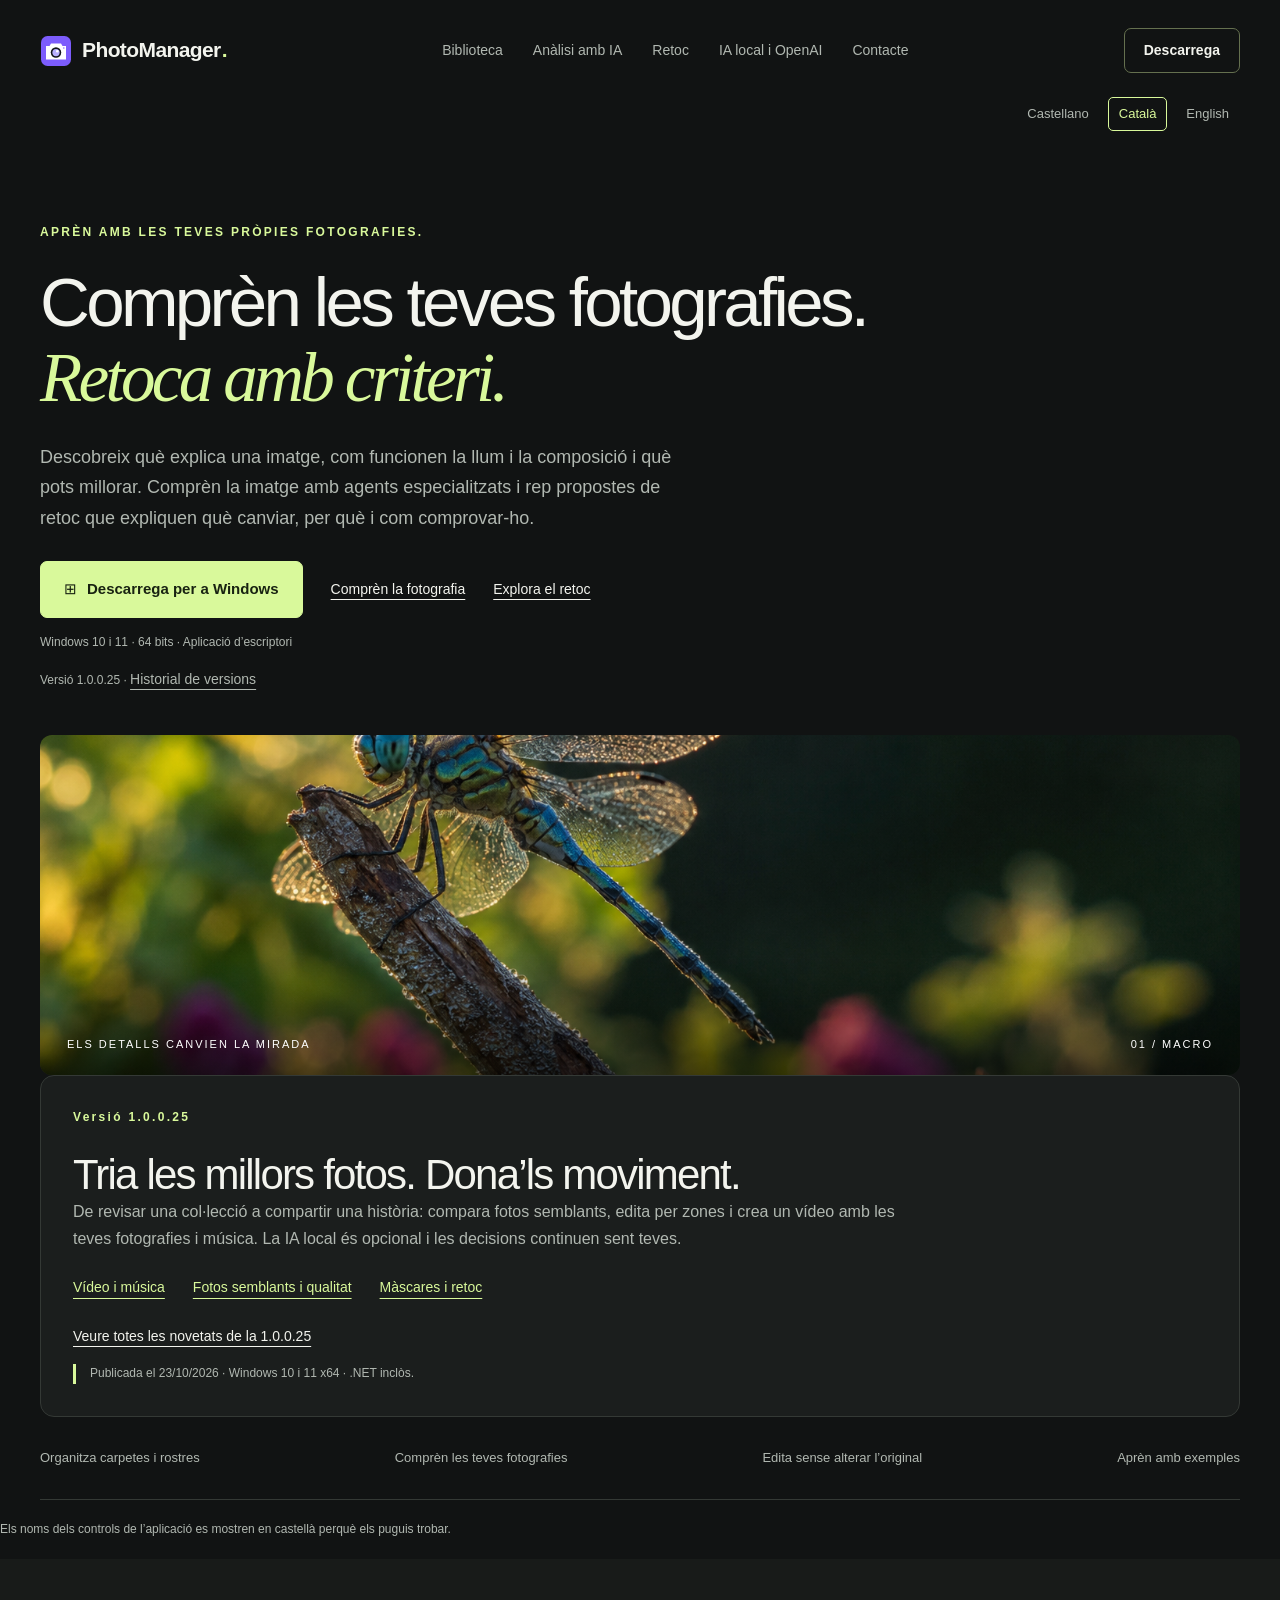
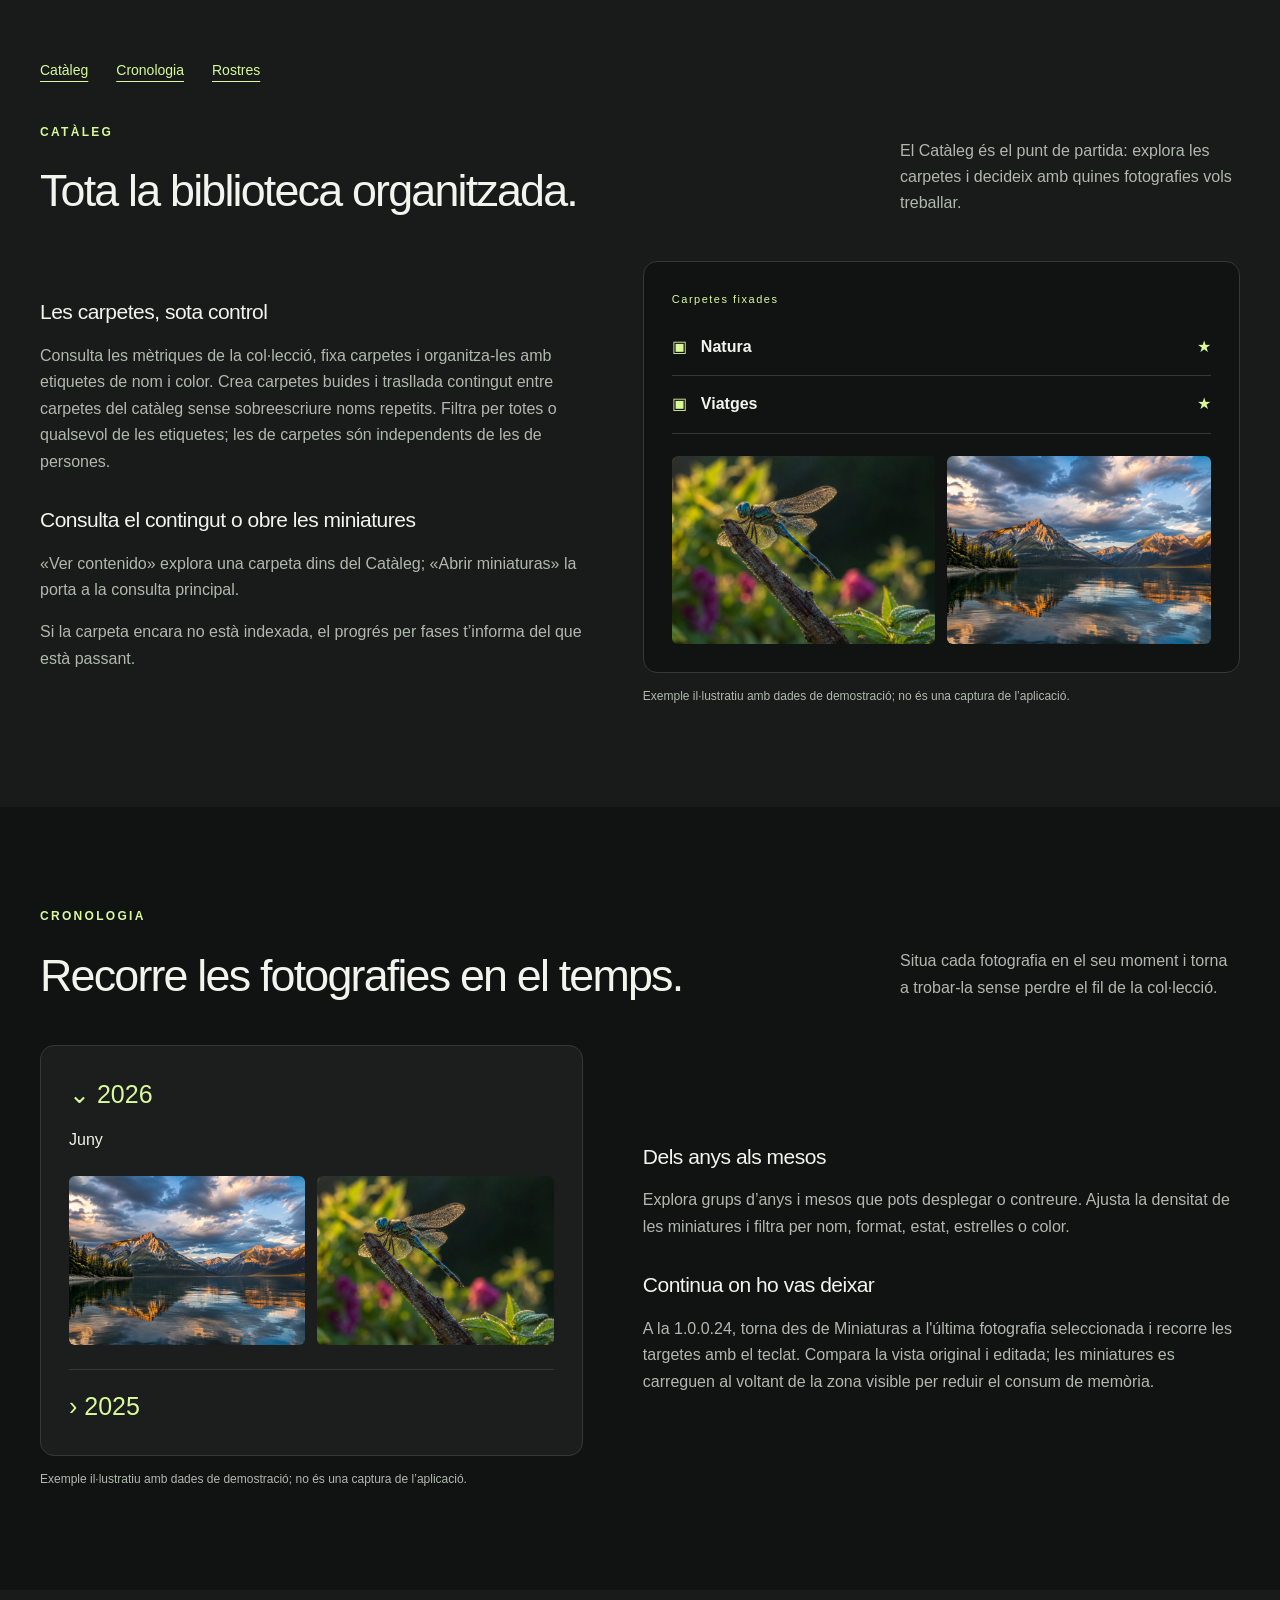
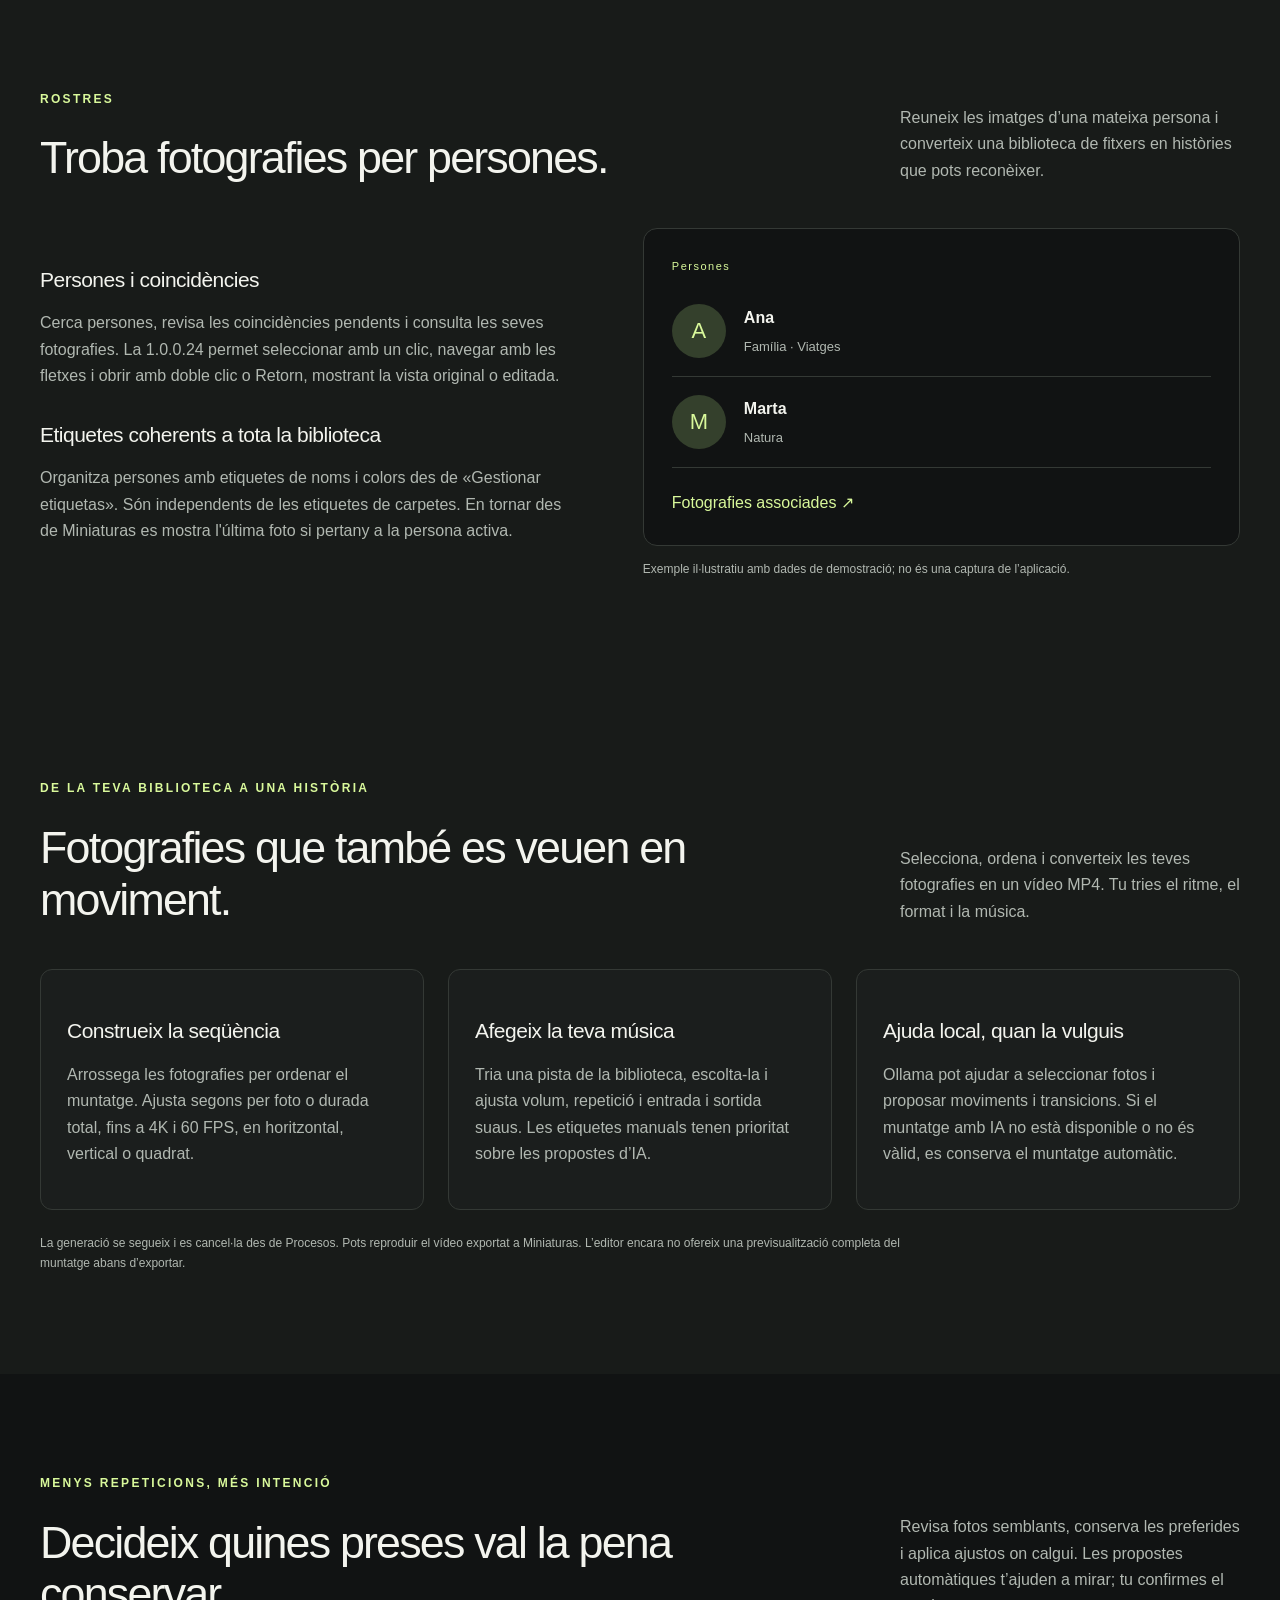
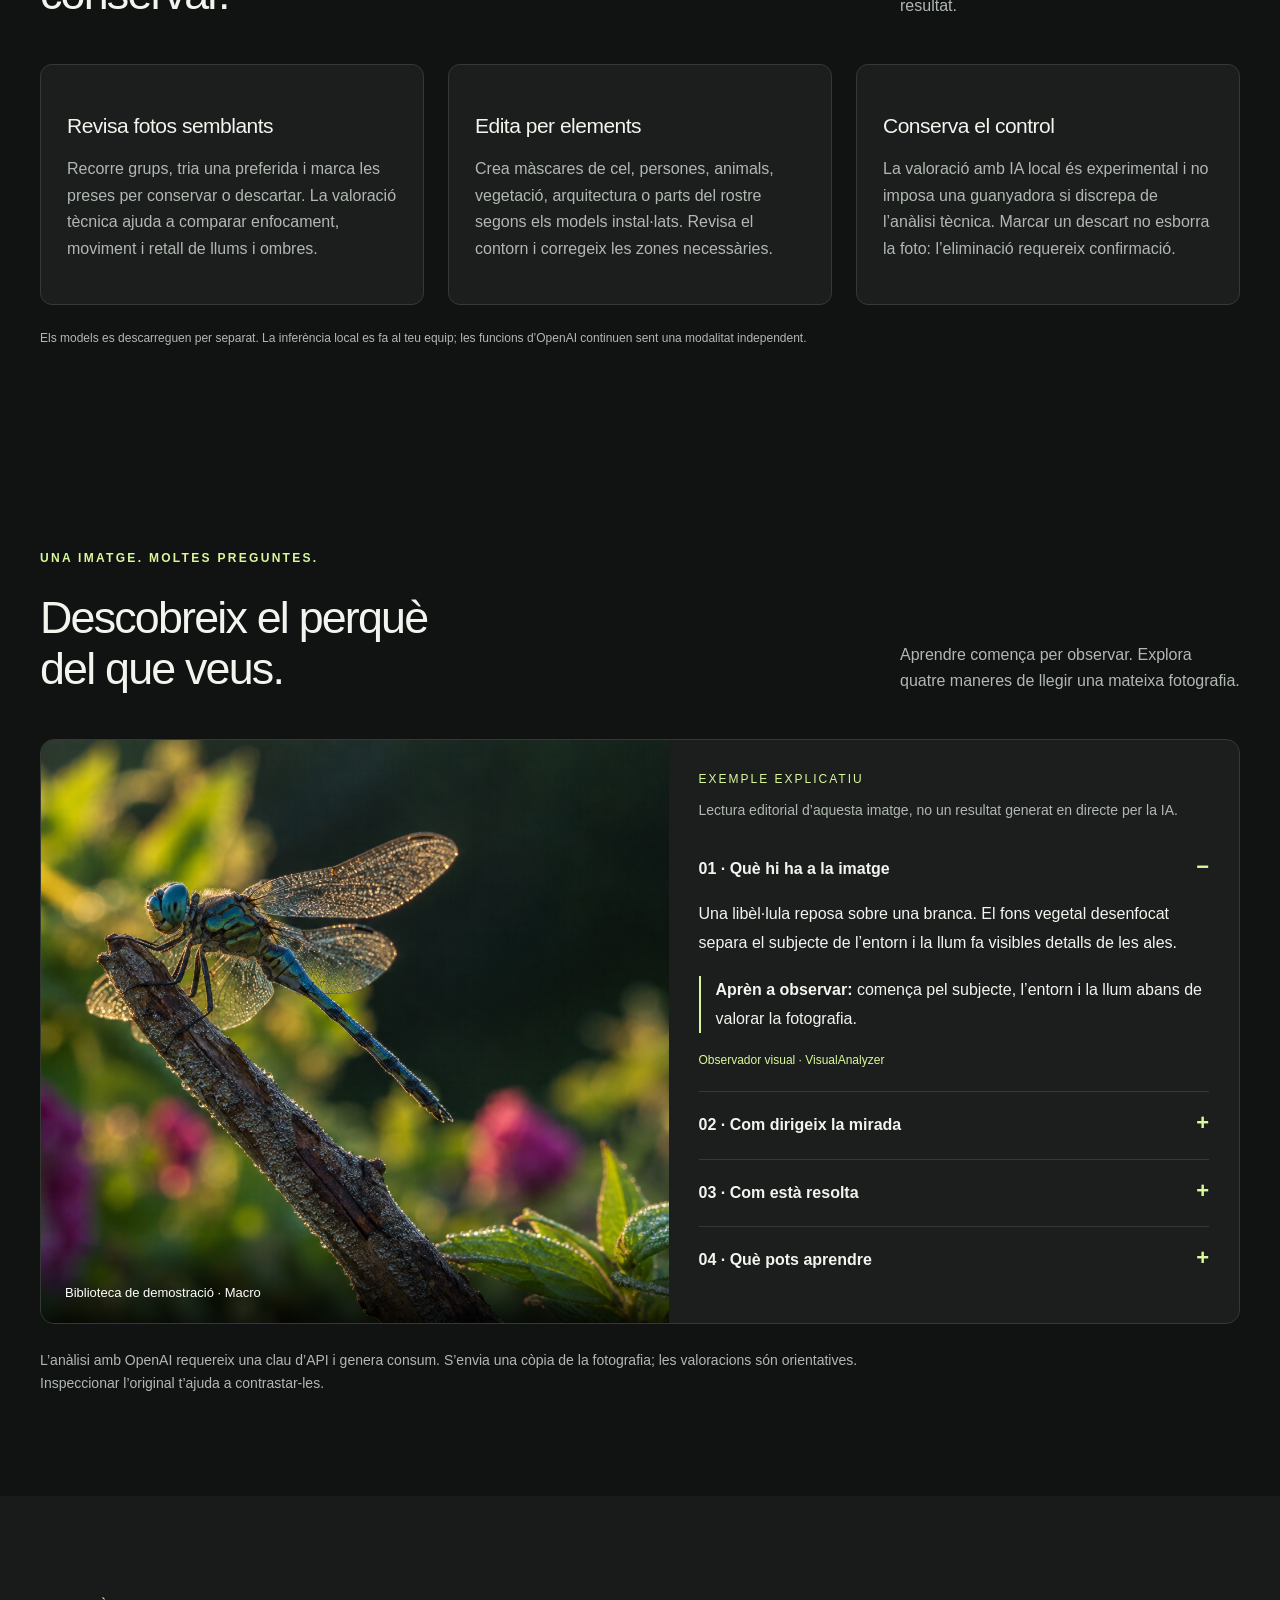
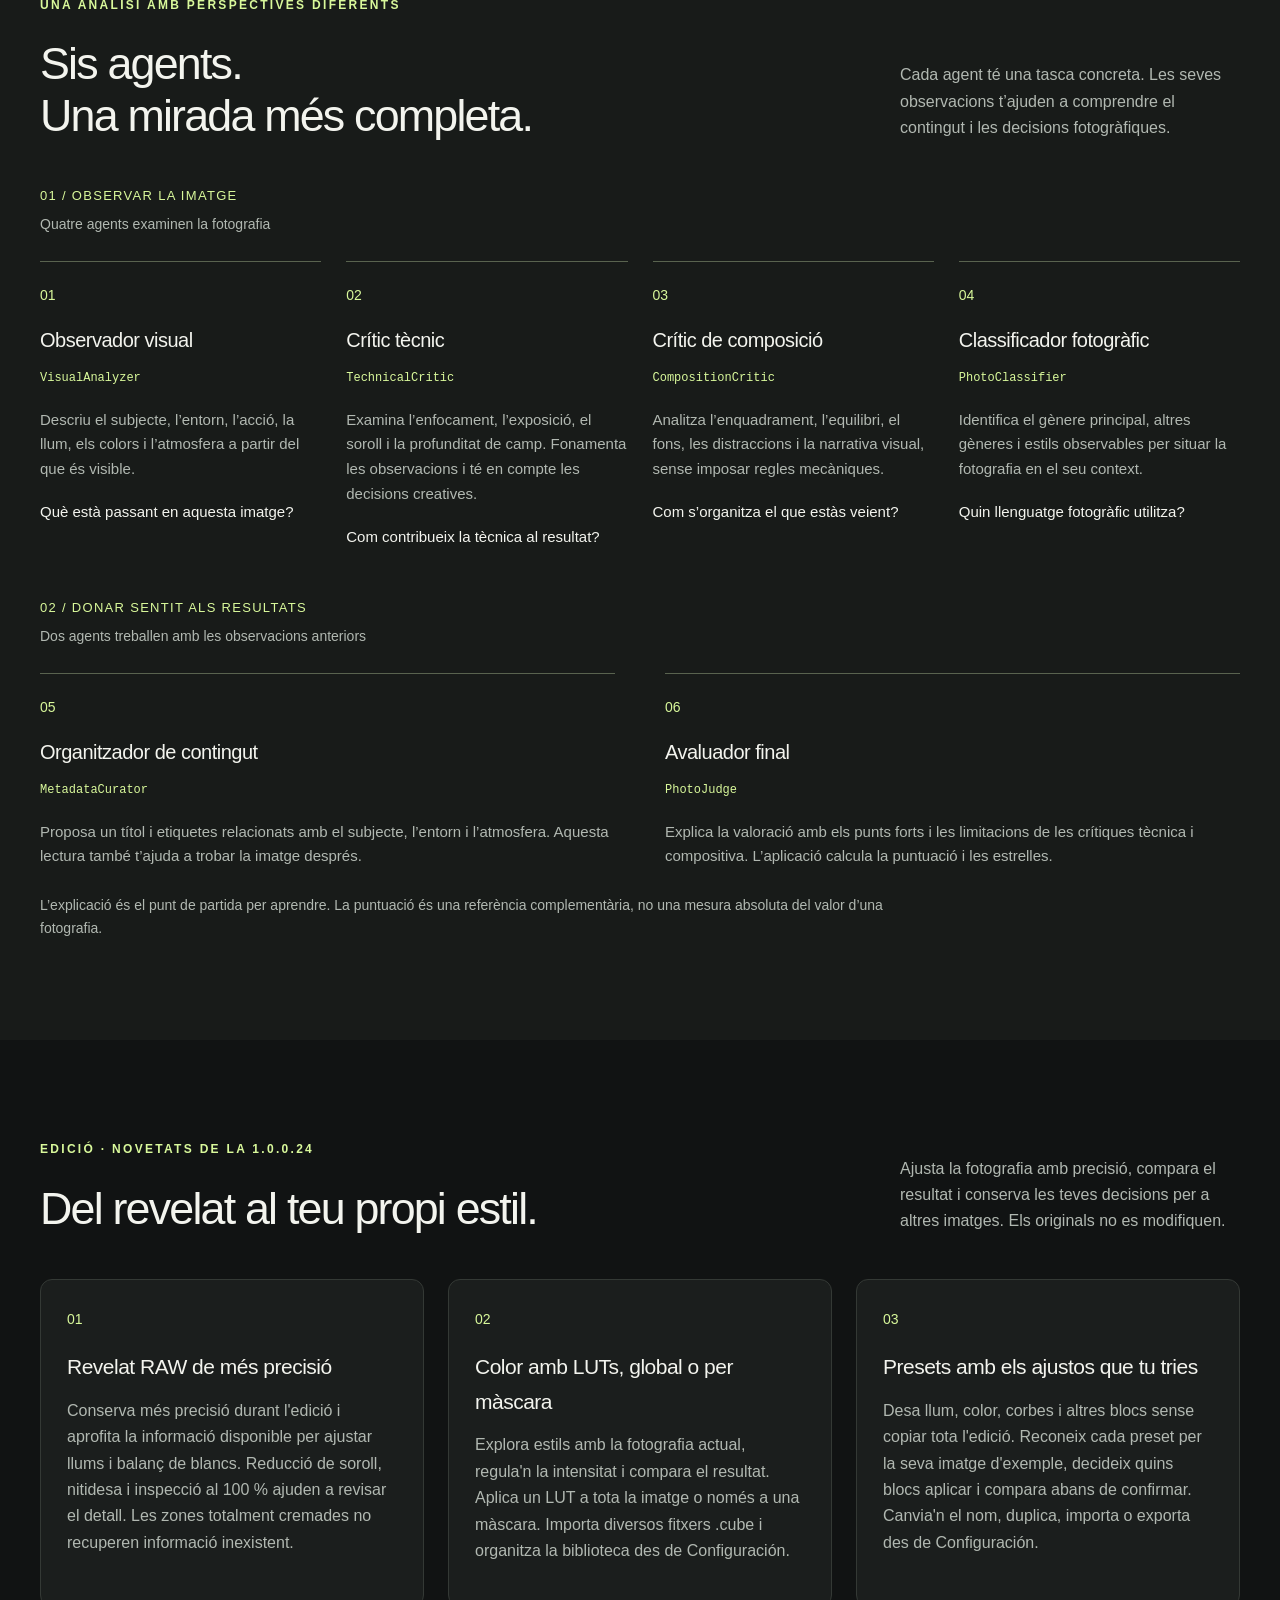
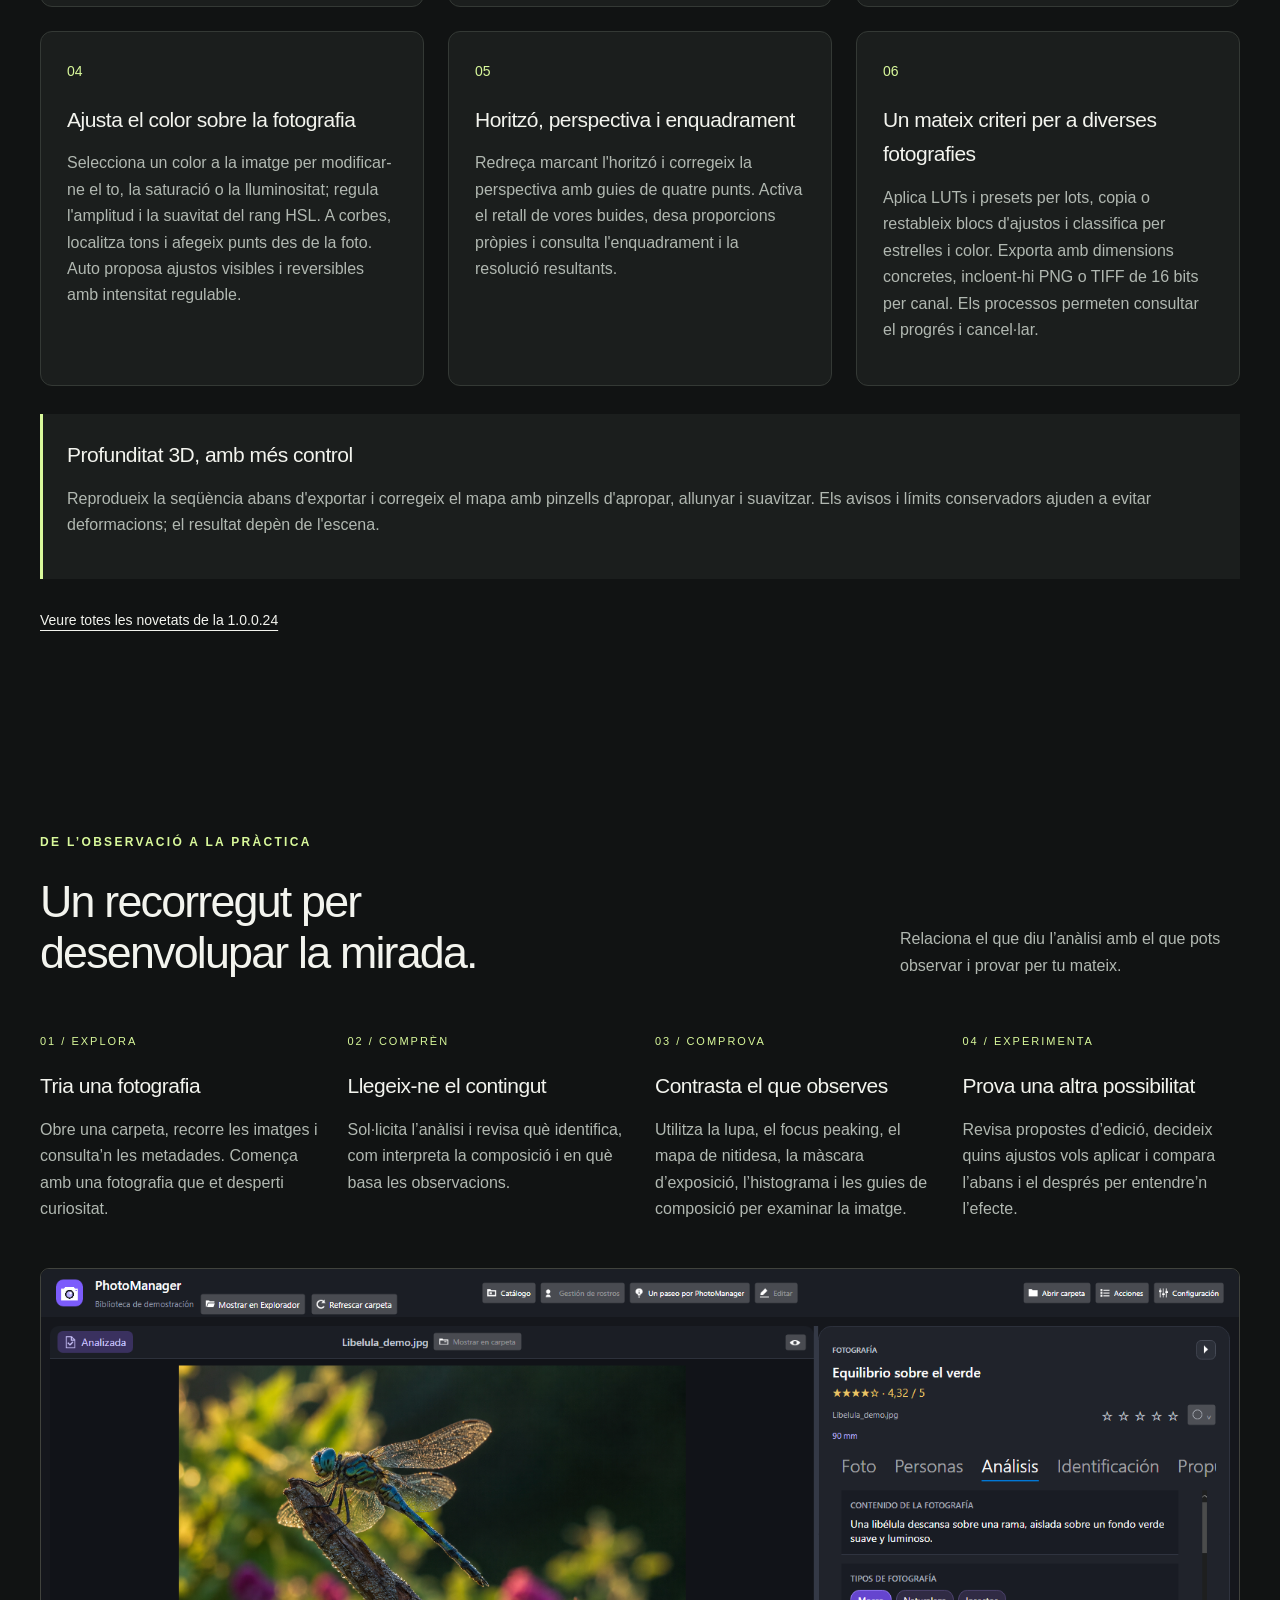
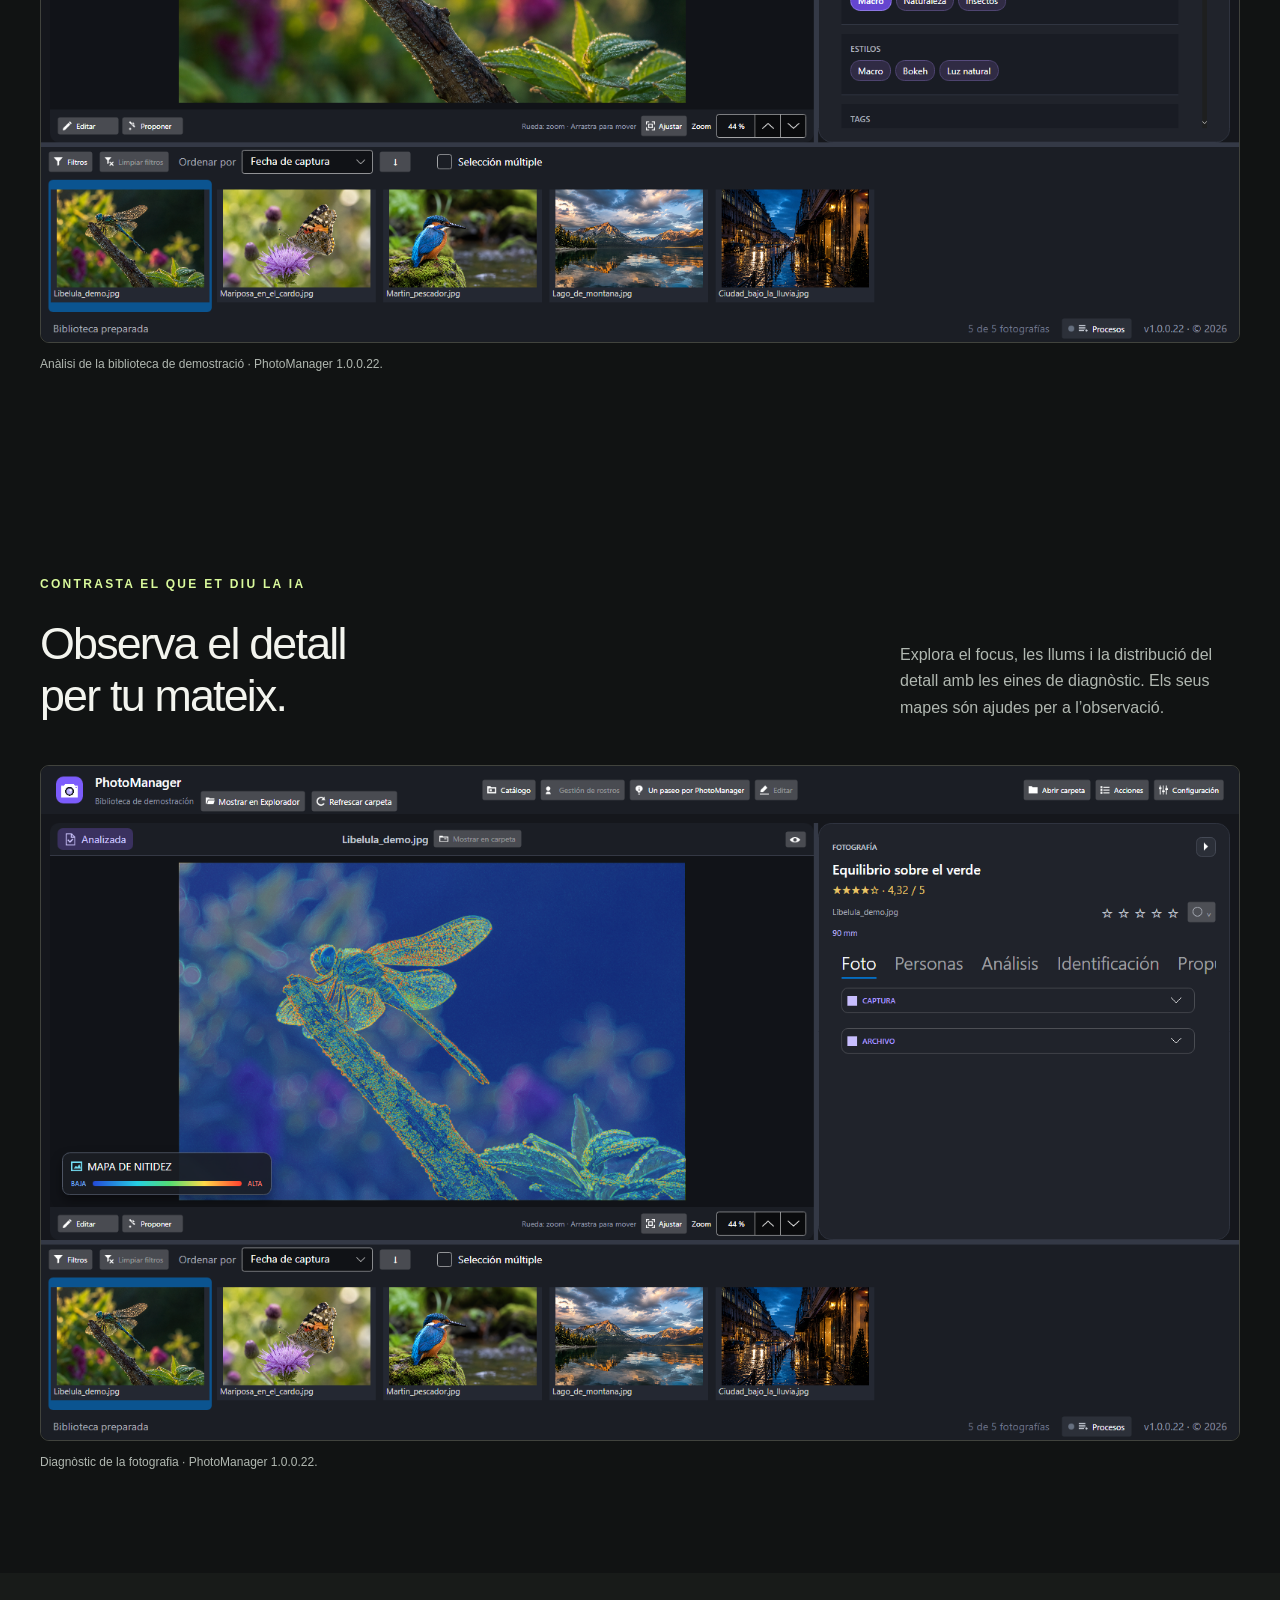
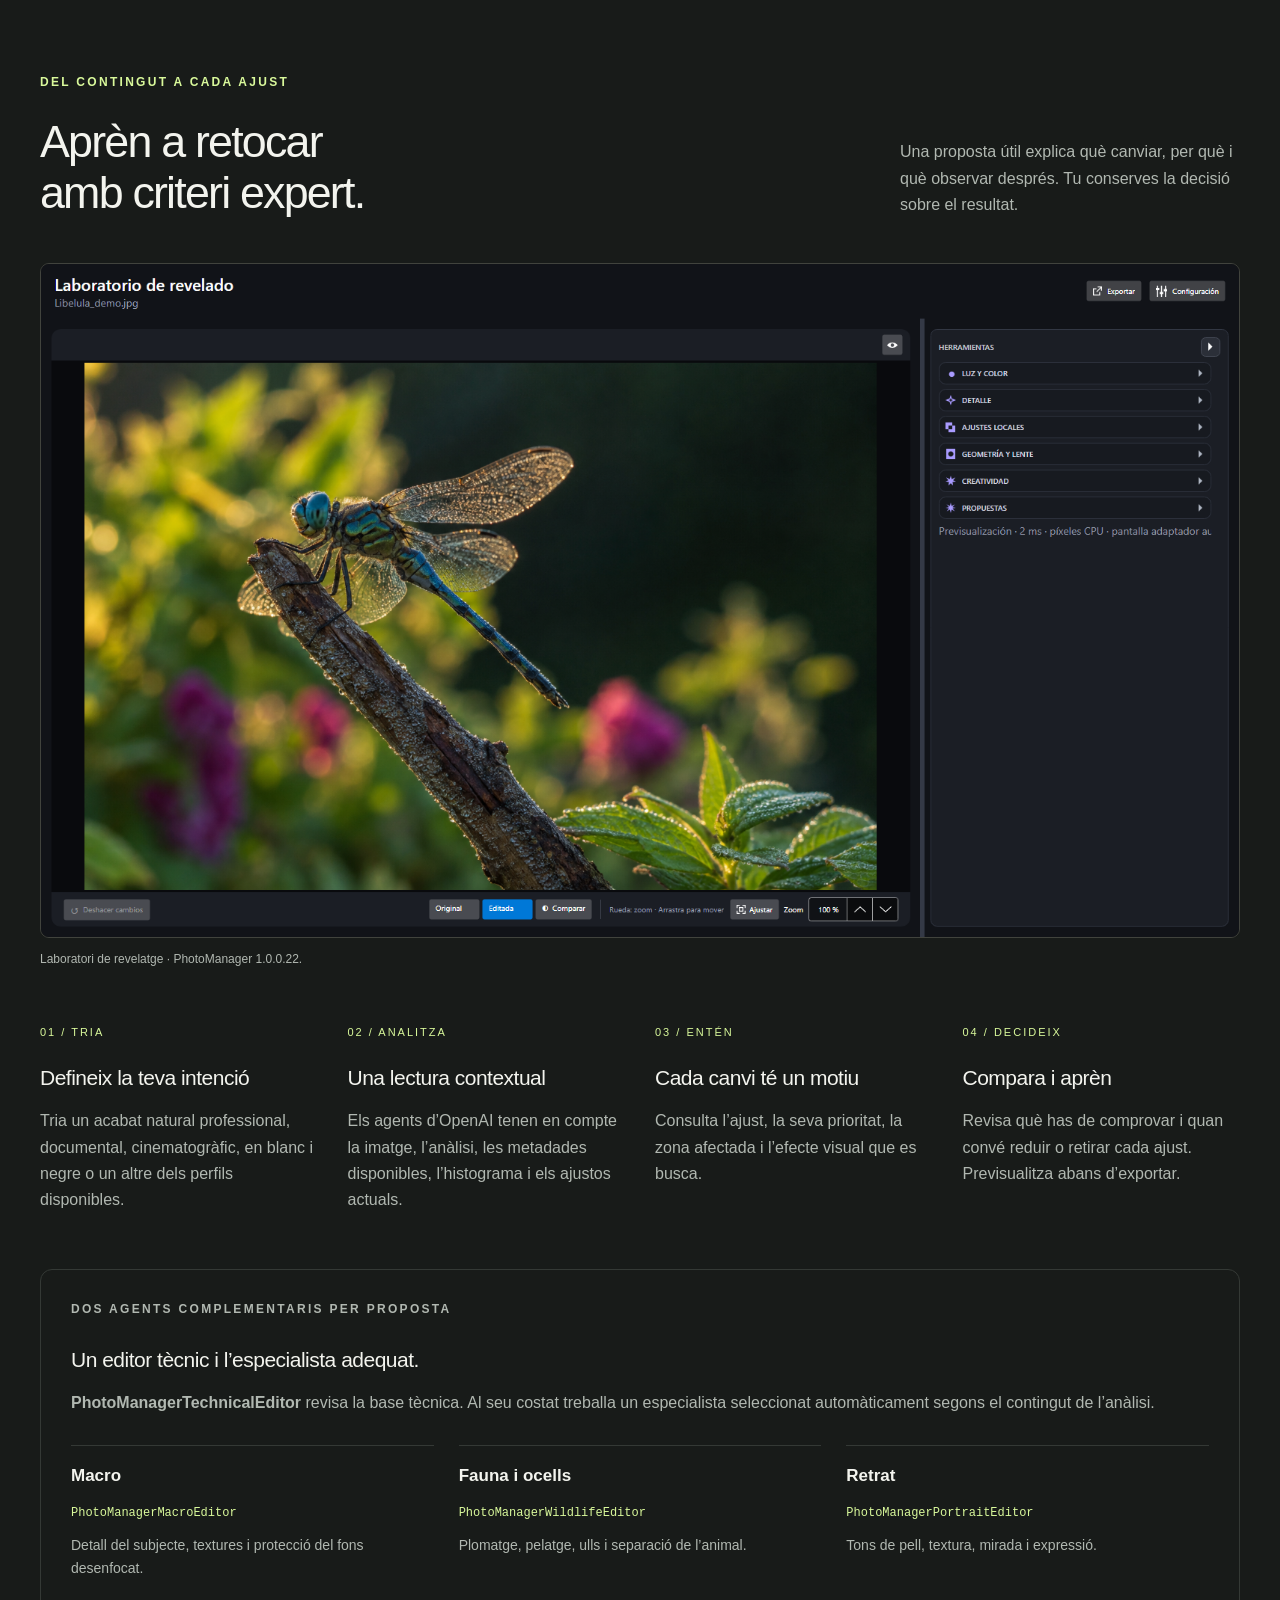
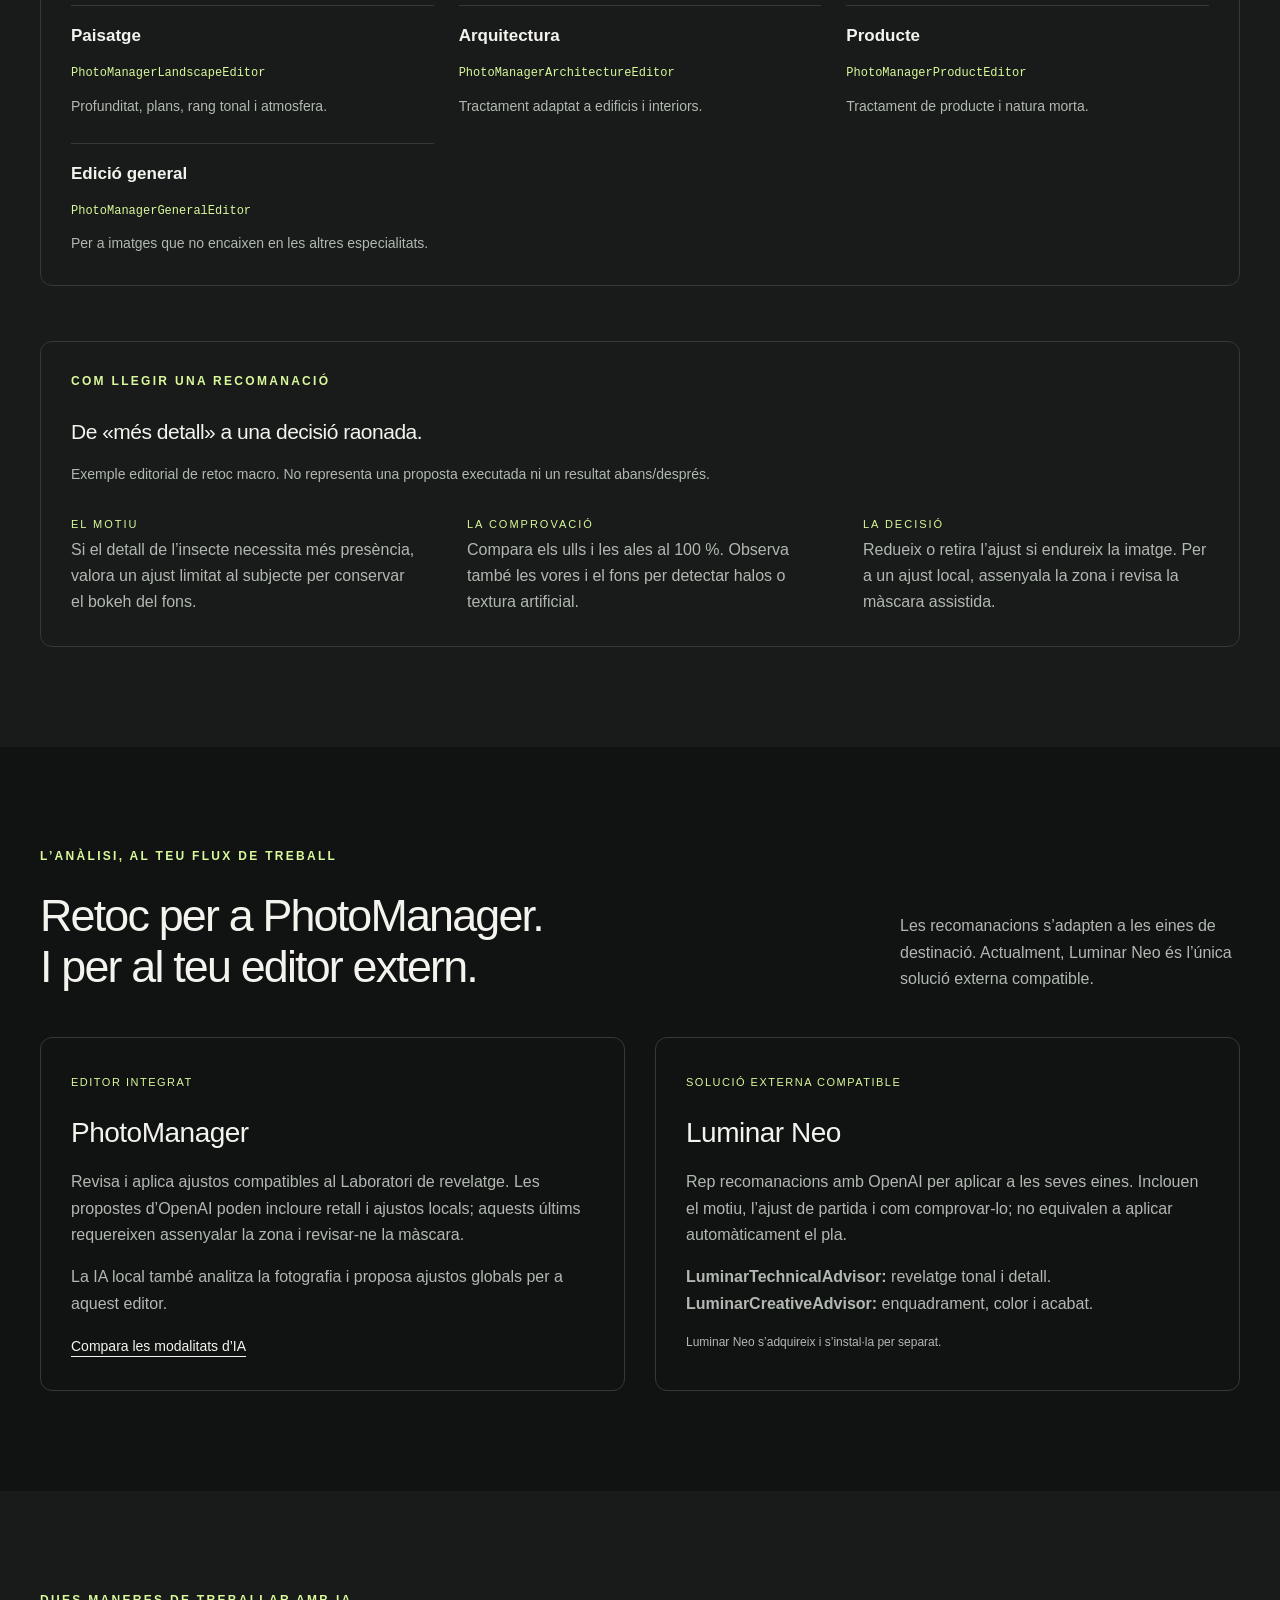
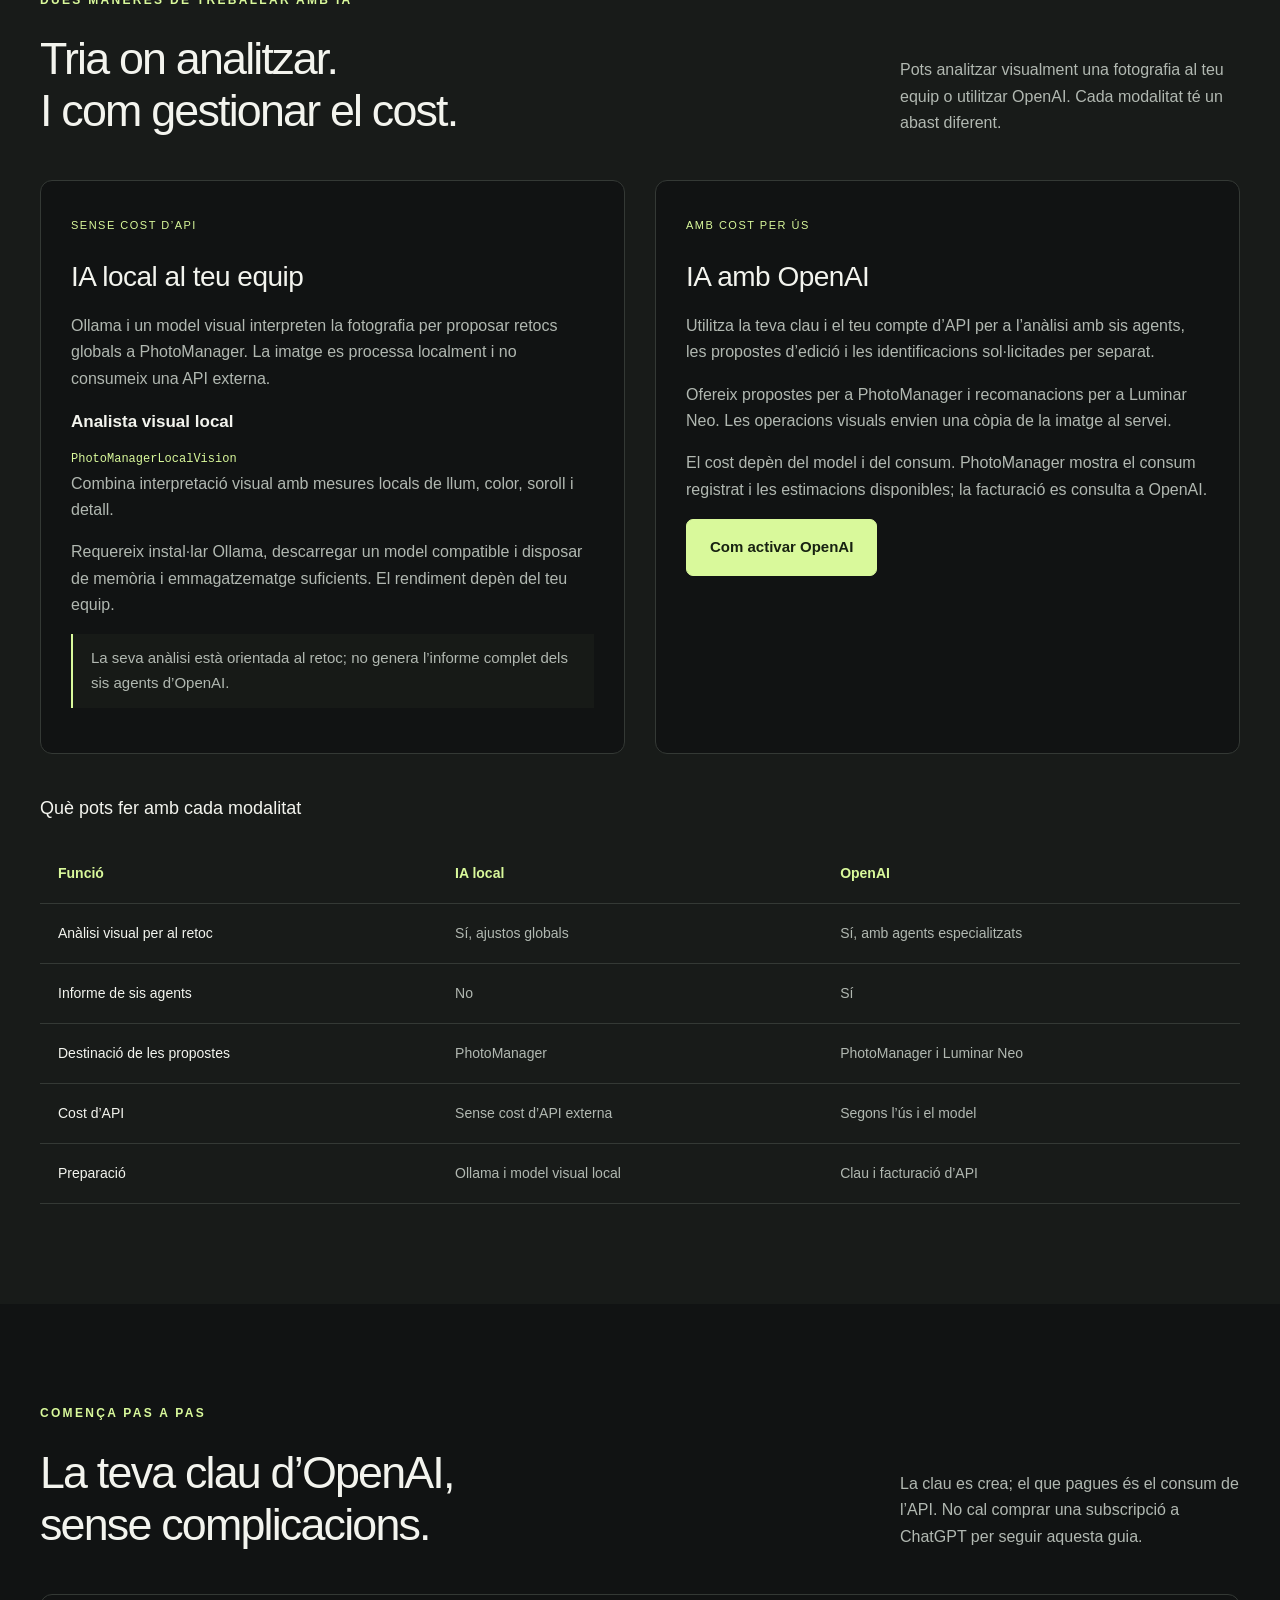
==== commit 4fd2fced: "Publica la web y las novedades de la versión 1.0.0.25" ====
--- a/docs/ca/index.html
+++ b/docs/ca/index.html
@@ -3,7 +3,7 @@
 <head>
   <meta charset="utf-8"><meta name="viewport" content="width=device-width, initial-scale=1">
   <title>PhotoManager — Comprèn les teves fotografies. Retoca amb criteri.</title>
-  <meta name="description" content="Organitza, analitza i edita la teva biblioteca amb PhotoManager per a Windows. Descobreix les novetats de la 1.0.0.24: RAW de més precisió, LUTs i presets personalitzables.">
+  <meta name="description" content="Organitza, compara i edita les teves fotografies amb PhotoManager per a Windows. Crea vídeos amb música, revisa preses semblants i utilitza màscares automàtiques amb IA local opcional.">
   <meta name="theme-color" content="#111313">
   <link rel="icon" href="../assets/favicon.svg" type="image/svg+xml">
   <link rel="stylesheet" href="../styles.css">
@@ -12,7 +12,7 @@
   <link rel="alternate" hreflang="ca" href="https://gtrepat.github.io/PhotoManager.Downloads/ca/">
   <link rel="alternate" hreflang="en" href="https://gtrepat.github.io/PhotoManager.Downloads/en/">
   <link rel="alternate" hreflang="x-default" href="https://gtrepat.github.io/PhotoManager.Downloads/">
-  <script id="site-messages" type="application/json">{"language":"Idioma","interfaceNote":"Els noms dels controls de l’aplicació es mostren en castellà perquè els puguis trobar.","unavailable":"No s’ha pogut consultar la versió publicada. Pots descarregar la 1.0.0.24 amb el botó.","missing":"La versió consultada encara no inclou instal·lador. La descàrrega de la 1.0.0.24 continua disponible.","error":"No s’ha pogut comprovar l’última versió. La descàrrega de la 1.0.0.24 continua disponible.","download":"Descarrega per a Windows","latest":"Última versió estable disponible.","latestTitle":"Última versió","copied":"Correu copiat.","copyError":"No s’ha pogut copiar. Selecciona l’adreça i copia-la manualment.","dateLocale":"ca-ES","repository":"GTREPAT/PhotoManager.Downloads"}</script>
+  <script id="site-messages" type="application/json">{"language":"Idioma","interfaceNote":"Els noms dels controls de l’aplicació es mostren en castellà perquè els puguis trobar.","unavailable":"La publicació de la versió 1.0.0.25 encara no està disponible a GitHub.","missing":"La versió consultada encara no inclou instal·lador. La descàrrega de la 1.0.0.25 continua disponible.","error":"No s’ha pogut comprovar l’última versió. La descàrrega de la 1.0.0.25 continua disponible.","download":"Descarrega per a Windows","latest":"Última versió estable disponible.","latestTitle":"Última versió","copied":"Correu copiat.","copyError":"No s’ha pogut copiar. Selecciona l’adreça i copia-la manualment.","dateLocale":"ca-ES","versionLabel":"Versió","repository":"GTREPAT/PhotoManager.Downloads","version":"1.0.0.25"}</script>
   <script src="../i18n.js" defer></script>
   <script src="../app.js" defer></script><script src="../contact.js" defer></script>
 </head>
@@ -30,27 +30,21 @@
     <h1>Comprèn les teves fotografies.<br><em>Retoca amb criteri.</em></h1>
     <p class="intro">Descobreix què explica una imatge, com funcionen la llum i la composició i què pots millorar. Comprèn la imatge amb agents especialitzats i rep propostes de retoc que expliquen què canviar, per què i com comprovar-ho.</p>
     <div class="actions"><a class="button" href="#descarga"><span aria-hidden="true">⊞</span> Descarrega per a Windows</a><a class="text-link" href="#analisis">Comprèn la fotografia</a><a class="text-link" href="#edicion">Explora el retoc</a></div>
-    <p class="micro">Windows 10 i 11 · 64 bits · Aplicació d’escriptori</p><p class="micro">Última versió: 1.0.0.24 · <a class="text-link" href="versions.html">Historial de versions</a></p></div>
+    <p class="micro">Windows 10 i 11 · 64 bits · Aplicació d’escriptori</p><p class="micro">Versió 1.0.0.25 · <a class="text-link" href="versions.html">Historial de versions</a></p></div>
     <figure class="hero-photo"><img src="../assets/dragonfly.png" alt="Libèl·lula il·luminada a contrallum, fotografia de la biblioteca de demostració de PhotoManager" width="1536" height="1024" fetchpriority="high"><figcaption><span>ELS DETALLS CANVIEN LA MIRADA</span><span>01 / MACRO</span></figcaption></figure>
   </section>
 
-  <section id="novedades-1-0-0-24" class="wrap release-preview" aria-labelledby="release-preview-title">
-    <p class="eyebrow">NOVETATS · 1.0.0.24</p>
-    <h2 id="release-preview-title">Més precisió en editar. Més control sobre la teva biblioteca.</h2>
-    <p>Revelat RAW de més precisió, estils de color amb LUTs i presets personalitzables. La 1.0.0.24 també incorpora etiquetes de carpetes i redueix el consum de memòria en recórrer grans col·leccions.</p>
-    <nav class="library-nav" aria-label="EDICIÓ · NOVETATS DE LA 1.0.0.24">
-      <a href="#revelado-raw">Revelat RAW de més precisió</a><a href="#luts">Color amb LUTs, global o per màscara</a><a href="#presets">Presets amb els ajustos que tu tries</a>
-    </nav>
-    <a class="text-link" href="versions.html#version-1-0-0-24">Veure totes les novetats de la 1.0.0.24</a>
-    <p class="micro release-status">La versió 1.0.0.24 ja està disponible. Publicada l'11/10/2026.</p>
-  </section>
+  <section id="novedades-1-0-0-25" class="wrap release-preview" aria-labelledby="release-preview-title">
+ <p class="eyebrow">Versió 1.0.0.25</p><h2 id="release-preview-title">Tria les millors fotos. Dona’ls moviment.</h2><p>De revisar una col·lecció a compartir una història: compara fotos semblants, edita per zones i crea un vídeo amb les teves fotografies i música. La IA local és opcional i les decisions continuen sent teves.</p>
+ <nav class="library-nav" aria-label="Explorar la biblioteca"><a href="#video-musica">Vídeo i música</a><a href="#seleccion-retoque">Fotos semblants i qualitat</a><a href="#edicion">Màscares i retoc</a></nav>
+ <a class="text-link" href="versions.html#version-1-0-0-25">Veure totes les novetats de la 1.0.0.25</a><p class="micro release-status">Publicada el 23/10/2026 · Windows 10 i 11 x64 · .NET inclòs.</p></section>
   <div class="feature-strip wrap"><span>Organitza carpetes i rostres</span><span>Comprèn les teves fotografies</span><span>Edita sense alterar l’original</span><span>Aprèn amb exemples</span></div>
   <p class="wrap micro interface-note">Els noms dels controls de l’aplicació es mostren en castellà perquè els puguis trobar.</p>
   <section id="biblioteca" class="section workspace"><div class="wrap">
     <nav class="library-nav" aria-label="Explorar la biblioteca"><a href="#biblioteca">Catàleg</a><a href="#cronologia">Cronologia</a><a href="#rostros">Rostres</a></nav>
     <div class="section-heading"><div><p class="eyebrow">CATÀLEG</p><h2>Tota la biblioteca organitzada.</h2></div><p>El Catàleg és el punt de partida: explora les carpetes i decideix amb quines fotografies vols treballar.</p></div>
     <div class="library-block">
-      <div class="library-copy"><h3>Les carpetes, sota control</h3><p>Consulta les mètriques de la col·lecció, fixa les carpetes habituals i organitza-les amb etiquetes de nom i color. A la 1.0.0.24 pots filtrar per totes o qualsevol de les etiquetes, o trobar carpetes sense etiquetar. Les etiquetes de carpetes són independents de les de persones.</p><h3>Consulta el contingut o obre les miniatures</h3><p>«Ver contenido» explora una carpeta dins del Catàleg; «Abrir miniaturas» la porta a la consulta principal.</p><p>Si la carpeta encara no està indexada, el progrés per fases t’informa del que està passant.</p></div>
+      <div class="library-copy"><h3>Les carpetes, sota control</h3><p>Consulta les mètriques de la col·lecció, fixa carpetes i organitza-les amb etiquetes de nom i color. Crea carpetes buides i trasllada contingut entre carpetes del catàleg sense sobreescriure noms repetits. Filtra per totes o qualsevol de les etiquetes; les de carpetes són independents de les de persones.</p><h3>Consulta el contingut o obre les miniatures</h3><p>«Ver contenido» explora una carpeta dins del Catàleg; «Abrir miniaturas» la porta a la consulta principal.</p><p>Si la carpeta encara no està indexada, el progrés per fases t’informa del que està passant.</p></div>
       <figure class="library-visual"><div class="library-demo"><p class="tag">Carpetes fixades</p><div class="folder-demo"><span aria-hidden="true">▣</span><strong>Natura</strong><span aria-hidden="true">★</span></div><div class="folder-demo"><span aria-hidden="true">▣</span><strong>Viatges</strong><span aria-hidden="true">★</span></div><div class="demo-photos"><img src="../assets/dragonfly.png" alt="Libèl·lula en una fotografia de demostració" width="1536" height="1024" loading="lazy"><img src="../assets/landscape.png" alt="Llac i muntanyes en una fotografia de demostració" loading="lazy"></div></div><figcaption>Exemple il·lustratiu amb dades de demostració; no és una captura de l’aplicació.</figcaption></figure>
     </div>
   </div></section>
@@ -68,6 +62,11 @@
       <figure class="library-visual"><div class="library-demo"><p class="tag">Persones</p><div class="person-demo"><span class="demo-avatar" aria-hidden="true">A</span><div><strong>Ana</strong><p>Família · Viatges</p></div></div><div class="person-demo"><span class="demo-avatar" aria-hidden="true">M</span><div><strong>Marta</strong><p>Natura</p></div></div><p class="demo-related">Fotografies associades <span aria-hidden="true">↗</span></p></div><figcaption>Exemple il·lustratiu amb dades de demostració; no és una captura de l’aplicació.</figcaption></figure>
     </div>
   </div></section>
+<section id="video-musica" class="section workspace"><div class="wrap">
+ <div class="section-heading"><div><p class="eyebrow">DE LA TEVA BIBLIOTECA A UNA HISTÒRIA</p><h2>Fotografies que també es veuen en moviment.</h2></div><p>Selecciona, ordena i converteix les teves fotografies en un vídeo MP4. Tu tries el ritme, el format i la música.</p></div>
+ <div class="editing-grid"><article><h3>Construeix la seqüència</h3><p>Arrossega les fotografies per ordenar el muntatge. Ajusta segons per foto o durada total, fins a 4K i 60 FPS, en horitzontal, vertical o quadrat.</p></article><article><h3>Afegeix la teva música</h3><p>Tria una pista de la biblioteca, escolta-la i ajusta volum, repetició i entrada i sortida suaus. Les etiquetes manuals tenen prioritat sobre les propostes d’IA.</p></article><article><h3>Ajuda local, quan la vulguis</h3><p>Ollama pot ajudar a seleccionar fotos i proposar moviments i transicions. Si el muntatge amb IA no està disponible o no és vàlid, es conserva el muntatge automàtic.</p></article></div><p class="micro product-note">La generació se segueix i es cancel·la des de Procesos. Pots reproduir el vídeo exportat a Miniaturas. L’editor encara no ofereix una previsualització completa del muntatge abans d’exportar.</p></div></section>
+ <section id="seleccion-retoque" class="section wrap"><div class="section-heading"><div><p class="eyebrow">MENYS REPETICIONS, MÉS INTENCIÓ</p><h2>Decideix quines preses val la pena conservar.</h2></div><p>Revisa fotos semblants, conserva les preferides i aplica ajustos on calgui. Les propostes automàtiques t’ajuden a mirar; tu confirmes el resultat.</p></div>
+ <div class="editing-grid"><article><h3>Revisa fotos semblants</h3><p>Recorre grups, tria una preferida i marca les preses per conservar o descartar. La valoració tècnica ajuda a comparar enfocament, moviment i retall de llums i ombres.</p></article><article><h3>Edita per elements</h3><p>Crea màscares de cel, persones, animals, vegetació, arquitectura o parts del rostre segons els models instal·lats. Revisa el contorn i corregeix les zones necessàries.</p></article><article><h3>Conserva el control</h3><p>La valoració amb IA local és experimental i no imposa una guanyadora si discrepa de l’anàlisi tècnica. Marcar un descart no esborra la foto: l’eliminació requereix confirmació.</p></article></div><p class="micro product-note">Els models es descarreguen per separat. La inferència local es fa al teu equip; les funcions d’OpenAI continuen sent una modalitat independent.</p></section>
   <section id="analisis" class="section wrap">
     <div class="section-heading"><div><p class="eyebrow">UNA IMATGE. MOLTES PREGUNTES.</p><h2>Descobreix el perquè<br>del que veus.</h2></div><p>Aprendre comença per observar. Explora quatre maneres de llegir una mateixa fotografia.</p></div>
     <div class="analysis-demo"><figure class="analysis-photo"><img src="../assets/dragonfly.png" alt="Libèl·lula sobre una branca diagonal, amb les ales il·luminades i el fons desenfocat" width="1536" height="1024" loading="lazy"><figcaption>Biblioteca de demostració · Macro</figcaption></figure>
@@ -106,7 +105,7 @@
       <article><span class="number" aria-hidden="true">06</span><h3>Un mateix criteri per a diverses fotografies</h3><p>Aplica LUTs i presets per lots, copia o restableix blocs d'ajustos i classifica per estrelles i color. Exporta amb dimensions concretes, incloent-hi PNG o TIFF de 16 bits per canal. Els processos permeten consultar el progrés i cancel·lar.</p></article>
     </div>
     <div class="depth-note"><h3>Profunditat 3D, amb més control</h3><p>Reprodueix la seqüència abans d'exportar i corregeix el mapa amb pinzells d'apropar, allunyar i suavitzar. Els avisos i límits conservadors ajuden a evitar deformacions; el resultat depèn de l'escena.</p></div>
-    <a class="text-link" href="versions.html#version-1-0-0-24">Veure totes les novetats de la 1.0.0.24</a>
+    <a class="text-link" href="versions.html#version-1-0-0-25">Veure totes les novetats de la 1.0.0.24</a>
   </section>
   <section id="recorrido" class="section wrap">
     <div class="section-heading"><div><p class="eyebrow">DE L’OBSERVACIÓ A LA PRÀCTICA</p><h2>Un recorregut per<br>desenvolupar la mirada.</h2></div><p>Relaciona el que diu l’anàlisi amb el que pots observar i provar per tu mateix.</p></div>
@@ -142,14 +141,14 @@
   <section id="funciones" class="section wrap"><div class="section-heading"><div><p class="eyebrow">TOT AL VOLTANT DE LA TEVA FOTOGRAFIA</p><h2>La teva biblioteca, connectada<br>amb el que aprens.</h2></div><p>Organitza, recupera i edita les imatges en un mateix espai de treball.</p></div><div class="features"><article><span class="number">BIBLIOTECA</span><h3>Troba les teves imatges</h3><p>Les imatges RAW es carreguen progressivament, des de la vista prèvia fins al revelatge complet, amb precàrrega de les fotografies adjacents.</p></article><article><span class="number">EDICIÓ</span><h3>Conserva els originals</h3><p>L’editor desa els ajustos en una recepta PME i els conserva en canviar de fotografia. Les miniatures reflecteixen l’edició i el selector «Original / Editada» permet comparar. Treballa llum, color, corbes i màscares i exporta en JPEG, PNG o TIFF.</p></article><article><span class="number">CREATIVITAT</span><h3>Continua experimentant</h3><p>Explora perfils i propostes d’edició o utilitza art generatiu local amb ComfyUI i els seus models, que requereixen preparació addicional.</p></article></div>
     <div class="steps library-support"><article><span>AJUDA AMB EXEMPLES</span><h3>Prova sense alterar les fotos</h3><p>Obre «Ayuda» a cada pantalla per iniciar-ne la visita guiada. Fotografies, persones i receptes de demostració permeten aprendre els controls conservant la sessió.</p></article><article><span>PROCESSOS I CONFIGURACIÓ</span><h3>Tot a mà al peu</h3><p>Consulta tasques en curs, recuperades o bloquejades a «Procesos». Les tasques pendents compatibles es reprenen en reiniciar i les anàlisis continuen en canviar de carpeta. «Configuración» és al costat, al peu comú.</p></article></div>
 </section>
-  <section id="descarga" class="download section"><div class="wrap download-inner"><div><p class="eyebrow">LA TEVA PROPERA MIRADA COMENÇA AQUÍ</p><h2>Dona una altra vida<br>a la teva biblioteca.</h2><p>PhotoManager per a Windows 10 i 11 de 64 bits.<br>L’instal·lador inclou l’entorn .NET necessari.</p></div><div class="download-card"><span class="tag">DESCÀRREGA PER A WINDOWS</span><h3 id="release-title">PhotoManager 1.0.0.24</h3><p id="release-status" role="status" aria-live="polite">PhotoManager 1.0.0.24 disponible per descarregar.</p><a class="button" id="download-link" aria-describedby="unsigned-notice" href="https://github.com/GTREPAT/PhotoManager.Downloads/releases/download/v1.0.0.24/PhotoManager-Setup-1.0.0.24.exe">Descarrega per a Windows</a><p id="release-meta" class="micro">Instal·lador per a Windows · EXE</p><p id="unsigned-notice" class="unsigned-notice">La versió 1.0.0.24 no té signatura digital. El navegador o Windows poden mostrar advertiments en descarregar-la o obrir-la.</p><a class="text-link installation-link" href="#instalacion">Com descarregar i instal·lar</a><a class="text-link" href="versions.html#version-1-0-0-24">Historial de versions · Novetats de la 1.0.0.24</a><a class="text-link" href="https://github.com/GTREPAT/PhotoManager.Downloads/releases">Instal·ladors a GitHub</a><noscript><p>El botó descarrega directament PhotoManager 1.0.0.24; no necessita JavaScript.</p></noscript></div></div></section>
+  <section id="descarga" class="download section"><div class="wrap download-inner"><div><p class="eyebrow">LA TEVA PROPERA MIRADA COMENÇA AQUÍ</p><h2>Dona una altra vida<br>a la teva biblioteca.</h2><p>PhotoManager per a Windows 10 i 11 de 64 bits.<br>L’instal·lador inclou l’entorn .NET necessari.</p></div><div class="download-card"><span class="tag">DESCÀRREGA PER A WINDOWS</span><h3 id="release-title">Versió 1.0.0.25</h3><p id="release-status" role="status" aria-live="polite">PhotoManager 1.0.0.25 disponible per descarregar.</p><a class="button" id="download-link" aria-describedby="unsigned-notice" href="https://github.com/GTREPAT/PhotoManager.Downloads/releases/download/v1.0.0.25/PhotoManager-Setup-1.0.0.25.exe">Descarrega per a Windows</a><p id="release-meta" class="micro">Instal·lador per a Windows · EXE</p><p id="unsigned-notice" class="unsigned-notice">La versió 1.0.0.25 no té signatura digital. El navegador o Windows poden mostrar advertiments en descarregar-la o obrir-la.</p><a class="text-link installation-link" href="#instalacion">Com descarregar i instal·lar</a><a class="text-link" href="versions.html#version-1-0-0-25">Historial de versions · Novetats de la 1.0.0.25</a><a class="text-link" href="https://github.com/GTREPAT/PhotoManager.Downloads/releases">Instal·ladors a GitHub</a><noscript><p>El botó descarrega directament PhotoManager 1.0.0.25; no necessita JavaScript.</p></noscript></div></div></section>
   <section id="instalacion" class="section wrap installation-guide" aria-labelledby="installation-title">
-    <div class="section-heading"><div><p class="eyebrow">INSTAL·LACIÓ AL WINDOWS</p><h2 id="installation-title">De la descàrrega al primer inici.</h2></div><p>Guia per a la versió 1.0.0.24. Comprova sempre l’origen de l’instal·lador abans de continuar.</p></div>
+    <div class="section-heading"><div><p class="eyebrow">INSTAL·LACIÓ AL WINDOWS</p><h2 id="installation-title">De la descàrrega al primer inici.</h2></div><p>Guia per a la versió 1.0.0.25. Comprova sempre l’origen de l’instal·lador abans de continuar.</p></div>
     <div class="installation-safety"><h3>Quan cal aturar-se</h3><p>La manca de signatura no demostra que un fitxer sigui segur. Si l’antivirus detecta programari maliciós, l’origen no coincideix o l’avís és diferent, cancel·la i consulta abans de continuar. No desactivis l’antivirus, l’SmartScreen ni l’Smart App Control. Si no hi ha l’opció de continuar, pot haver-hi un bloqueig de l’Smart App Control o una política de l’equip: contacta amb l’administrador o amb nosaltres.</p><a class="text-link" href="#contacto">Demanar ajuda amb la instal·lació</a></div>
     <ol class="setup-steps installation-steps">
-      <li><h3>Descarrega des del lloc oficial</h3><p>Fes servir el botó de descàrrega d’aquesta pàgina o obre la versió oficial a GitHub. A «Assets», tria l’instal·lador EXE, no els fitxers «Source code».</p><a class="text-link" href="https://github.com/GTREPAT/PhotoManager.Downloads/releases/tag/v1.0.0.24">Obrir la versió 1.0.0.24 a GitHub</a></li>
+      <li><h3>Descarrega des del lloc oficial</h3><p>Fes servir el botó de descàrrega d’aquesta pàgina o obre la versió oficial a GitHub. A «Assets», tria l’instal·lador EXE, no els fitxers «Source code».</p><a class="text-link" href="https://github.com/GTREPAT/PhotoManager.Downloads/releases/tag/v1.0.0.25">Obrir la versió 1.0.0.25 a GitHub</a></li>
       <li><h3>Revisa els avisos del navegador</h3><p>Si el navegador indica que el fitxer no es descarrega habitualment, comprova que prové de GTREPAT/PhotoManager.Downloads a github.com. Només si confies en aquest origen, utilitza «Conserva» si està disponible. Les opcions varien segons el navegador. Si detecta una amenaça, no conservis ni executis el fitxer.</p></li>
-      <li><h3>Localitza i obre l’instal·lador</h3><p>Quan acabi la descàrrega, obre la carpeta Baixades, o la ubicació que hagis triat, i localitza aquest fitxer. Comprova’n l’origen i analitza’l amb l’antivirus abans d’obrir-lo amb un doble clic.</p><code class="installer-filename">PhotoManager-Setup-1.0.0.24.exe</code></li>
+      <li><h3>Localitza i obre l’instal·lador</h3><p>Quan acabi la descàrrega, obre la carpeta Baixades, o la ubicació que hagis triat, i localitza aquest fitxer. Comprova’n l’origen i analitza’l amb l’antivirus abans d’obrir-lo amb un doble clic.</p><code class="installer-filename">PhotoManager-Setup-1.0.0.25.exe</code></li>
       <li><h3>Si apareix el Microsoft Defender SmartScreen</h3><p>Si l’avís diu que el Windows ha protegit l’ordinador i es refereix a una aplicació no reconeguda, selecciona «Més informació». Només després de verificar l’origen i decidir que confies en l’instal·lador, selecciona «Executa de totes maneres», si està disponible. Pot aparèixer un editor desconegut perquè aquesta versió no està signada.</p>
         <figure class="installation-visual"><div class="installation-flow"><span>Aplicació no reconeguda</span><span aria-hidden="true">→</span><span>Més informació</span><span aria-hidden="true">→</span><span>Executa de totes maneres</span></div><p>Només si verifiques l’origen i confies en l’instal·lador.</p><figcaption>Esquema orientatiu, no és una captura del Windows. El text i les opcions depenen de l’idioma i la configuració de l’equip.</figcaption></figure>
       </li>
@@ -162,7 +161,7 @@
     <details><summary>Com activo l’anàlisi?</summary><p>Configura la clau a «Configuración &gt; API» i sol·licita l’anàlisi des de les accions de la fotografia. Utilitza el teu compte d’OpenAI i genera consum d’API; pots consultar el consum registrat a l’aplicació. <a href="#guia-openai">Consulta la guia de clau i facturació</a>.</p></details>
     <details><summary>Quins formats puc obrir?</summary><p>JPEG, PNG, WebP, TIFF i BMP, a més de formats RAW com DNG, CR2/CR3, NEF, ARW, RAF, ORF, RW2 i PEF. La compatibilitat RAW depèn de la càmera i de la compressió. HEIC/HEIF no té suport fiable actualment.</p></details>
     <details><summary>Necessito IA per utilitzar PhotoManager?</summary><p>No. Pots explorar fotografies, organitzar carpetes, consultar metadades, assignar estrelles i colors i editar sense una clau d’OpenAI. També pots recórrer la galeria del Catàleg i les seves visites demo. Els filtres basats en gèneres i etiquetes de l’anàlisi requereixen resultats desats.</p></details>
-    <details><summary>Què incorpora la versió 1.0.0.24?</summary><p>Revelat RAW de més precisió, LUTs, presets per blocs, etiquetes de carpetes i noves eines de color, retall i perspectiva. També redueix el consum de memòria en col·leccions grans. Consulta'n el detall a <a href="versions.html#version-1-0-0-24">les novetats de la 1.0.0.24</a>.</p></details>
+    <details><summary>Què incorpora la versió 1.0.0.25?</summary><p>Creació de vídeos amb música, revisió de fotos semblants, màscares automàtiques i millores del revelatge RAW. També amplia la gestió de carpetes i la recuperació de treballs multimèdia. Consulta el detall a <a href="versions.html#version-1-0-0-25">les novetats de la 1.0.0.24</a>.</p></details>
     <details><summary>Indexar una carpeta és el mateix que analitzar-la amb IA?</summary><p>No. Indexar incorpora les fotografies i les seves dades al catàleg local. «Ver contenido» ho pot fer automàticament si la carpeta encara no està indexada i mostra el progrés de cada fase. L’anàlisi amb OpenAI se sol·licita per separat.</p></details>
     <details><summary>Treure una carpeta del catàleg esborra les fotografies?</summary><p>No. «Quitar del catálogo» demana confirmació i elimina el registre i els índexs, conservant les fotos i els fitxers PME. «Renombrar», en canvi, canvia el nom de la carpeta física i n’actualitza les rutes.</p></details>
     <details><summary>On són Ajuda, Processos i Configuració?</summary><p>«Ayuda» és a les capçaleres de Miniatures, Catàleg, Ver contenido, Rostres i Editor. Les visites utilitzen exemples i es poden tancar amb Escape. «Procesos» i «Configuración» són al peu comú; hi pots revisar l’activitat, els errors i les tasques recuperades.</p></details>
--- a/docs/styles.css
+++ b/docs/styles.css
@@ -17,3 +17,6 @@
 
 .library-support{grid-template-columns:repeat(2,1fr)}@media(max-width:600px){.library-support{grid-template-columns:1fr}}
 .unsigned-notice{border-left:3px solid #e6c879;padding:10px 14px;background:#e6c8790a;font-size:14px;margin:20px 0 0}.download-card .installation-link{color:var(--accent);font-weight:650}.installation-safety{border:1px solid #756640;border-radius:12px;padding:26px;background:#e6c87908}.installation-safety h3{color:#e6c879}.installation-safety p{color:var(--muted);max-width:960px}.installation-steps{max-width:1000px;margin-block:30px}.installation-steps>li{padding-bottom:22px}.installation-steps .text-link{display:inline-block;margin-top:12px;color:var(--accent)}.installer-filename{display:block;margin-top:14px;overflow-wrap:anywhere;color:var(--accent);font-size:14px}.installation-visual{margin:24px 0 0;padding:24px;border:1px solid var(--line);border-radius:12px;background:var(--surface)}.installation-flow{display:flex;align-items:center;flex-wrap:wrap;gap:12px;font-size:14px}.installation-flow>span:not([aria-hidden]){border:1px solid var(--line);border-radius:6px;padding:10px 14px}.installation-flow>span[aria-hidden]{color:var(--accent)}.installation-visual>p{color:var(--accent);font-size:14px}.installation-visual figcaption,.installation-sources{font-size:12px;color:var(--muted)}.installation-sources a{font-size:12px}.installation-guide .setup-steps{padding-left:28px}@media(max-width:600px){.installation-safety,.installation-visual{padding:20px}.installation-flow{align-items:flex-start;flex-direction:column}.installation-flow>span[aria-hidden]{transform:rotate(90deg);margin-left:14px}.installation-guide .setup-steps{padding-left:20px}}
+
+
+.product-note{max-width:900px;margin-top:24px;color:var(--muted)}.release-hash{overflow-wrap:anywhere;word-break:break-word}.release-downloads{margin-block:24px}.release-preview .library-nav{margin-bottom:24px}
